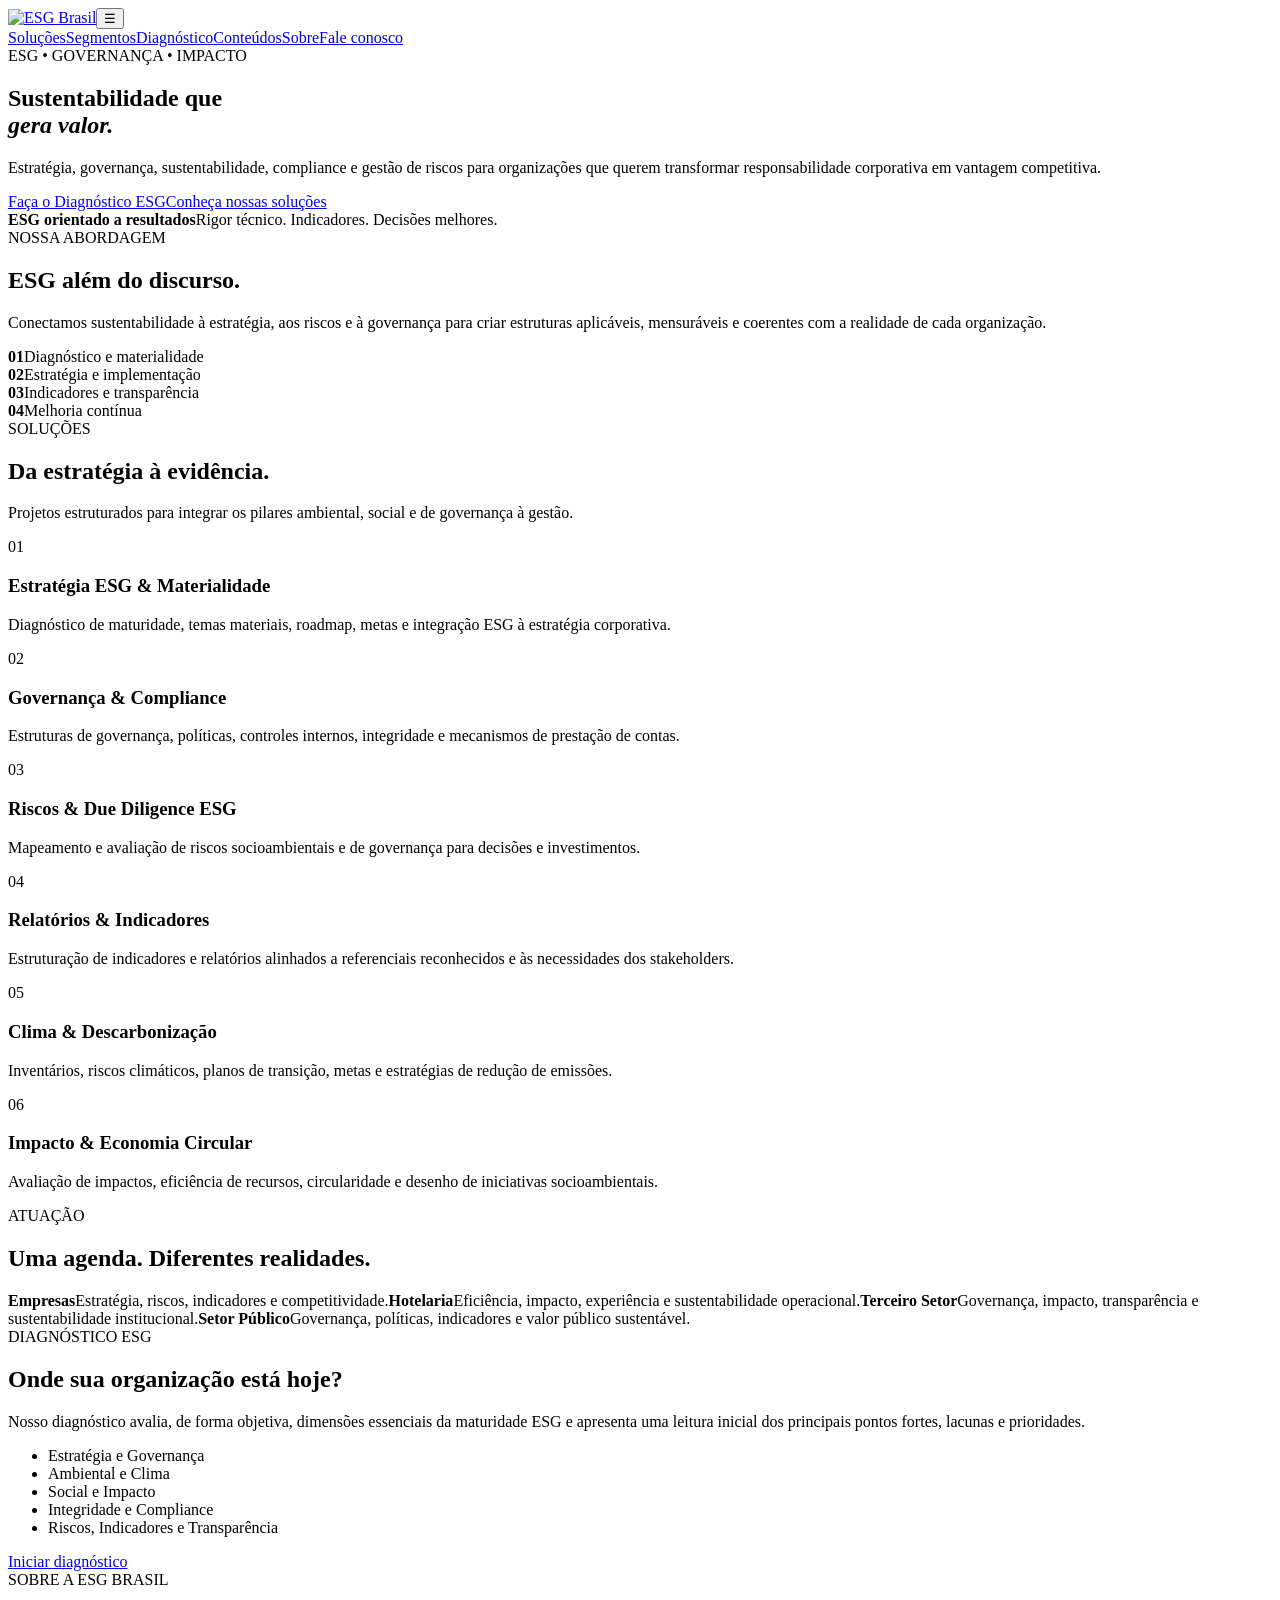
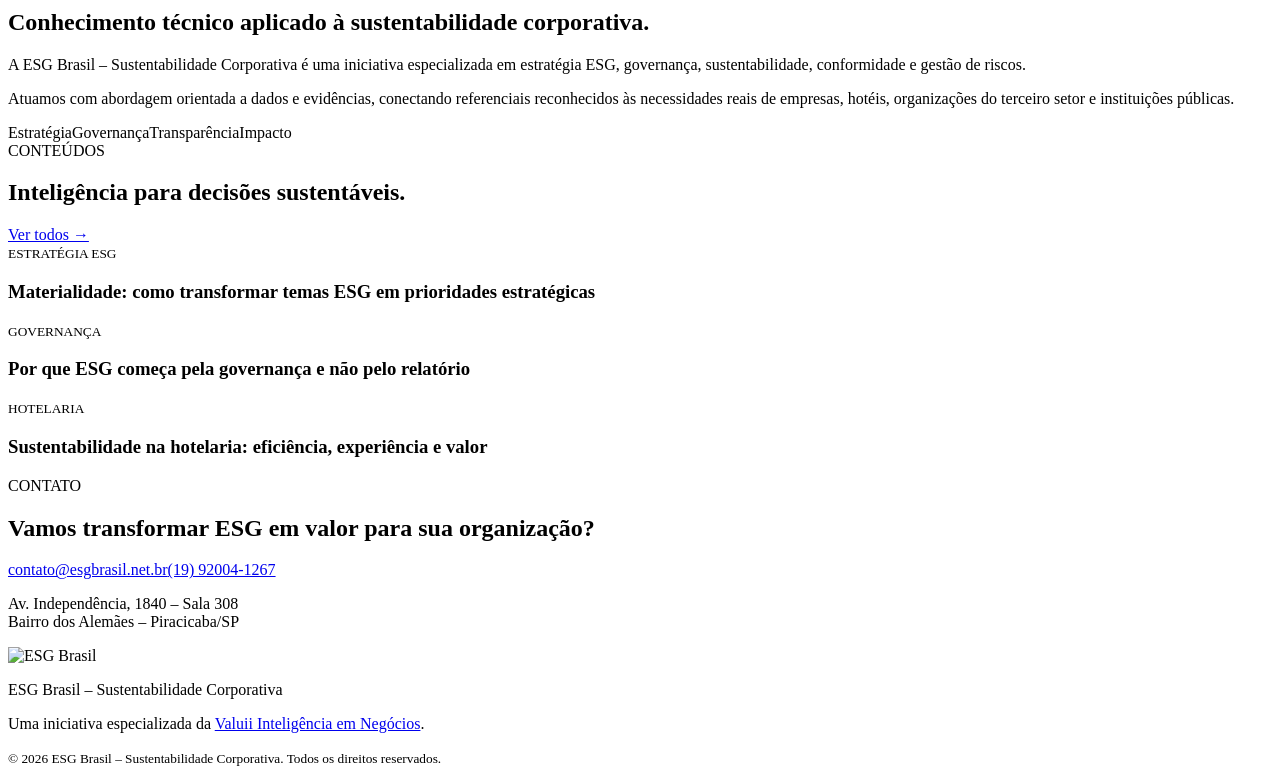
==== index.html @ 44eb08e9 "Publica site institucional ESG Brasil" ====
<!doctype html><html lang="pt-BR"><head><meta charset="utf-8"><meta name="viewport" content="width=device-width,initial-scale=1"><title>ESG Brasil | Sustentabilidade Corporativa</title><meta name="description" content="Estratégia ESG, governança, sustentabilidade, compliance e gestão de riscos para organizações que transformam responsabilidade em valor."><link rel="icon" href="assets/favicon.png"><link rel="preconnect" href="https://fonts.googleapis.com"><link rel="preconnect" href="https://fonts.gstatic.com" crossorigin><link href="https://fonts.googleapis.com/css2?family=Manrope:wght@400;500;600;700;800&display=swap" rel="stylesheet"><link rel="stylesheet" href="styles.css"></head><body><header class="header"><a class="brand" href="#inicio"><img src="assets/logo-horizontal.png" alt="ESG Brasil"></a><button class="menu" aria-label="Abrir menu">☰</button><nav><a href="#solucoes">Soluções</a><a href="#segmentos">Segmentos</a><a href="diagnostico.html">Diagnóstico</a><a href="blog.html">Conteúdos</a><a href="#sobre">Sobre</a><a class="nav-cta" href="#contato">Fale conosco</a></nav></header><main><section class="hero" id="inicio"><div class="overlay"></div><div class="hero-content"><span class="eyebrow">ESG • GOVERNANÇA • IMPACTO</span><h1>Sustentabilidade que<br><em>gera valor.</em></h1><p>Estratégia, governança, sustentabilidade, compliance e gestão de riscos para organizações que querem transformar responsabilidade corporativa em vantagem competitiva.</p><div class="actions"><a class="btn primary" href="diagnostico.html">Faça o Diagnóstico ESG</a><a class="btn ghost" href="#solucoes">Conheça nossas soluções</a></div></div><div class="hero-note"><b>ESG orientado a resultados</b><span>Rigor técnico. Indicadores. Decisões melhores.</span></div></section><section class="intro"><span class="eyebrow dark">NOSSA ABORDAGEM</span><h2>ESG além do discurso.</h2><p class="lead">Conectamos sustentabilidade à estratégia, aos riscos e à governança para criar estruturas aplicáveis, mensuráveis e coerentes com a realidade de cada organização.</p><div class="metrics"><div><strong>01</strong><span>Diagnóstico e materialidade</span></div><div><strong>02</strong><span>Estratégia e implementação</span></div><div><strong>03</strong><span>Indicadores e transparência</span></div><div><strong>04</strong><span>Melhoria contínua</span></div></div></section><section class="solutions" id="solucoes"><div class="section-head"><div><span class="eyebrow">SOLUÇÕES</span><h2>Da estratégia à evidência.</h2></div><p>Projetos estruturados para integrar os pilares ambiental, social e de governança à gestão.</p></div><div class="cards"><article><span>01</span><h3>Estratégia ESG & Materialidade</h3><p>Diagnóstico de maturidade, temas materiais, roadmap, metas e integração ESG à estratégia corporativa.</p></article><article><span>02</span><h3>Governança & Compliance</h3><p>Estruturas de governança, políticas, controles internos, integridade e mecanismos de prestação de contas.</p></article><article><span>03</span><h3>Riscos & Due Diligence ESG</h3><p>Mapeamento e avaliação de riscos socioambientais e de governança para decisões e investimentos.</p></article><article><span>04</span><h3>Relatórios & Indicadores</h3><p>Estruturação de indicadores e relatórios alinhados a referenciais reconhecidos e às necessidades dos stakeholders.</p></article><article><span>05</span><h3>Clima & Descarbonização</h3><p>Inventários, riscos climáticos, planos de transição, metas e estratégias de redução de emissões.</p></article><article><span>06</span><h3>Impacto & Economia Circular</h3><p>Avaliação de impactos, eficiência de recursos, circularidade e desenho de iniciativas socioambientais.</p></article></div></section><section class="segments" id="segmentos"><div class="section-head"><div><span class="eyebrow dark">ATUAÇÃO</span><h2>Uma agenda. Diferentes realidades.</h2></div></div><div class="segment-grid"><a><b>Empresas</b><span>Estratégia, riscos, indicadores e competitividade.</span></a><a><b>Hotelaria</b><span>Eficiência, impacto, experiência e sustentabilidade operacional.</span></a><a><b>Terceiro Setor</b><span>Governança, impacto, transparência e sustentabilidade institucional.</span></a><a><b>Setor Público</b><span>Governança, políticas, indicadores e valor público sustentável.</span></a></div></section><section class="feature"><div class="feature-image"></div><div class="feature-copy"><span class="eyebrow">DIAGNÓSTICO ESG</span><h2>Onde sua organização está hoje?</h2><p>Nosso diagnóstico avalia, de forma objetiva, dimensões essenciais da maturidade ESG e apresenta uma leitura inicial dos principais pontos fortes, lacunas e prioridades.</p><ul><li>Estratégia e Governança</li><li>Ambiental e Clima</li><li>Social e Impacto</li><li>Integridade e Compliance</li><li>Riscos, Indicadores e Transparência</li></ul><a class="btn primary" href="diagnostico.html">Iniciar diagnóstico</a></div></section><section class="about" id="sobre"><div><span class="eyebrow dark">SOBRE A ESG BRASIL</span><h2>Conhecimento técnico aplicado à sustentabilidade corporativa.</h2></div><div><p>A ESG Brasil – Sustentabilidade Corporativa é uma iniciativa especializada em estratégia ESG, governança, sustentabilidade, conformidade e gestão de riscos.</p><p>Atuamos com abordagem orientada a dados e evidências, conectando referenciais reconhecidos às necessidades reais de empresas, hotéis, organizações do terceiro setor e instituições públicas.</p><div class="pillars"><span>Estratégia</span><span>Governança</span><span>Transparência</span><span>Impacto</span></div></div></section><section class="insights"><div class="section-head"><div><span class="eyebrow dark">CONTEÚDOS</span><h2>Inteligência para decisões sustentáveis.</h2></div><a href="blog.html">Ver todos →</a></div><div class="post-grid"><article><div class="post-img p1"></div><small>ESTRATÉGIA ESG</small><h3>Materialidade: como transformar temas ESG em prioridades estratégicas</h3></article><article><div class="post-img p2"></div><small>GOVERNANÇA</small><h3>Por que ESG começa pela governança e não pelo relatório</h3></article><article><div class="post-img p3"></div><small>HOTELARIA</small><h3>Sustentabilidade na hotelaria: eficiência, experiência e valor</h3></article></div></section><section class="contact" id="contato"><div><span class="eyebrow">CONTATO</span><h2>Vamos transformar ESG em valor para sua organização?</h2></div><div class="contact-data"><a href="mailto:contato@esgbrasil.net.br">contato@esgbrasil.net.br</a><a href="https://wa.me/5519920041267">(19) 92004-1267</a><p>Av. Independência, 1840 – Sala 308<br>Bairro dos Alemães – Piracicaba/SP</p></div></section></main><footer><img src="assets/logo-horizontal.png" alt="ESG Brasil"><p>ESG Brasil – Sustentabilidade Corporativa</p><p>Uma iniciativa especializada da <a href="https://www.valuii.com.br">Valuii Inteligência em Negócios</a>.</p><small>© 2026 ESG Brasil – Sustentabilidade Corporativa. Todos os direitos reservados.</small></footer><script src="script.js"></script></body></html>
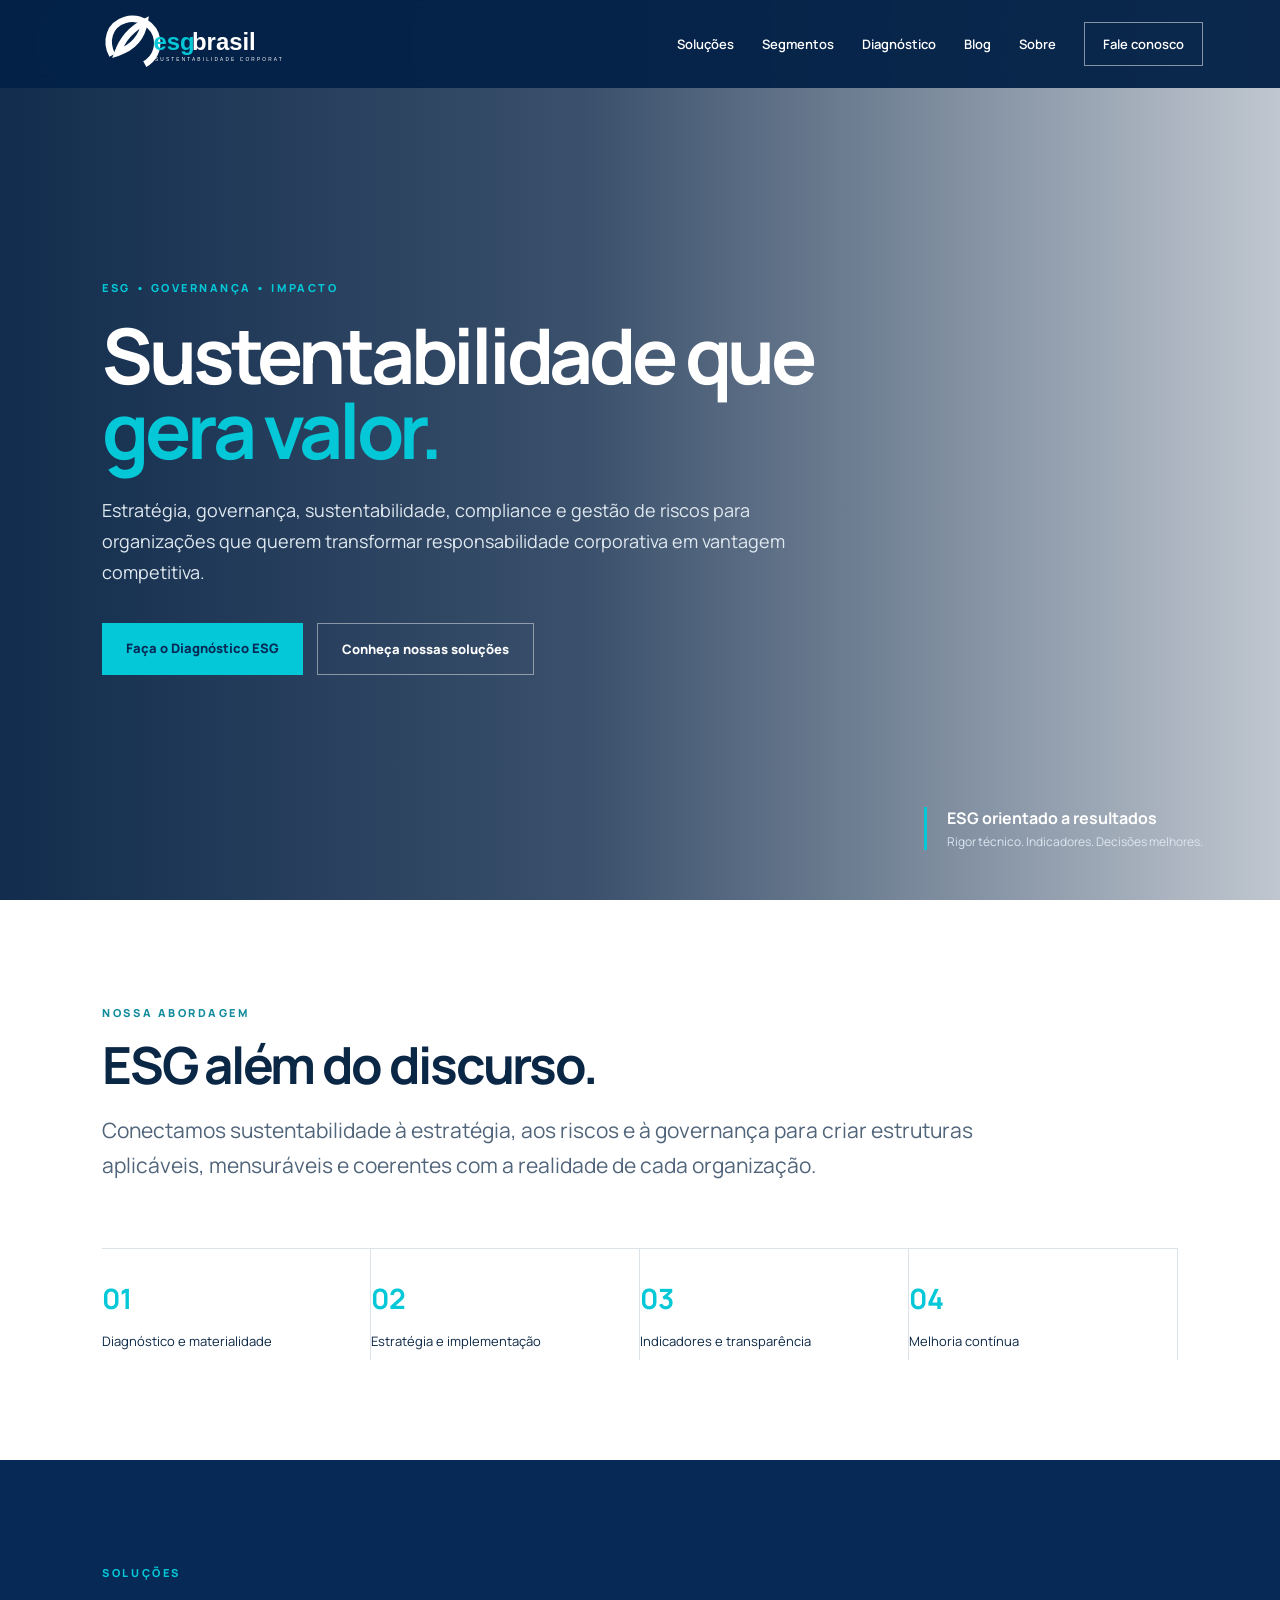
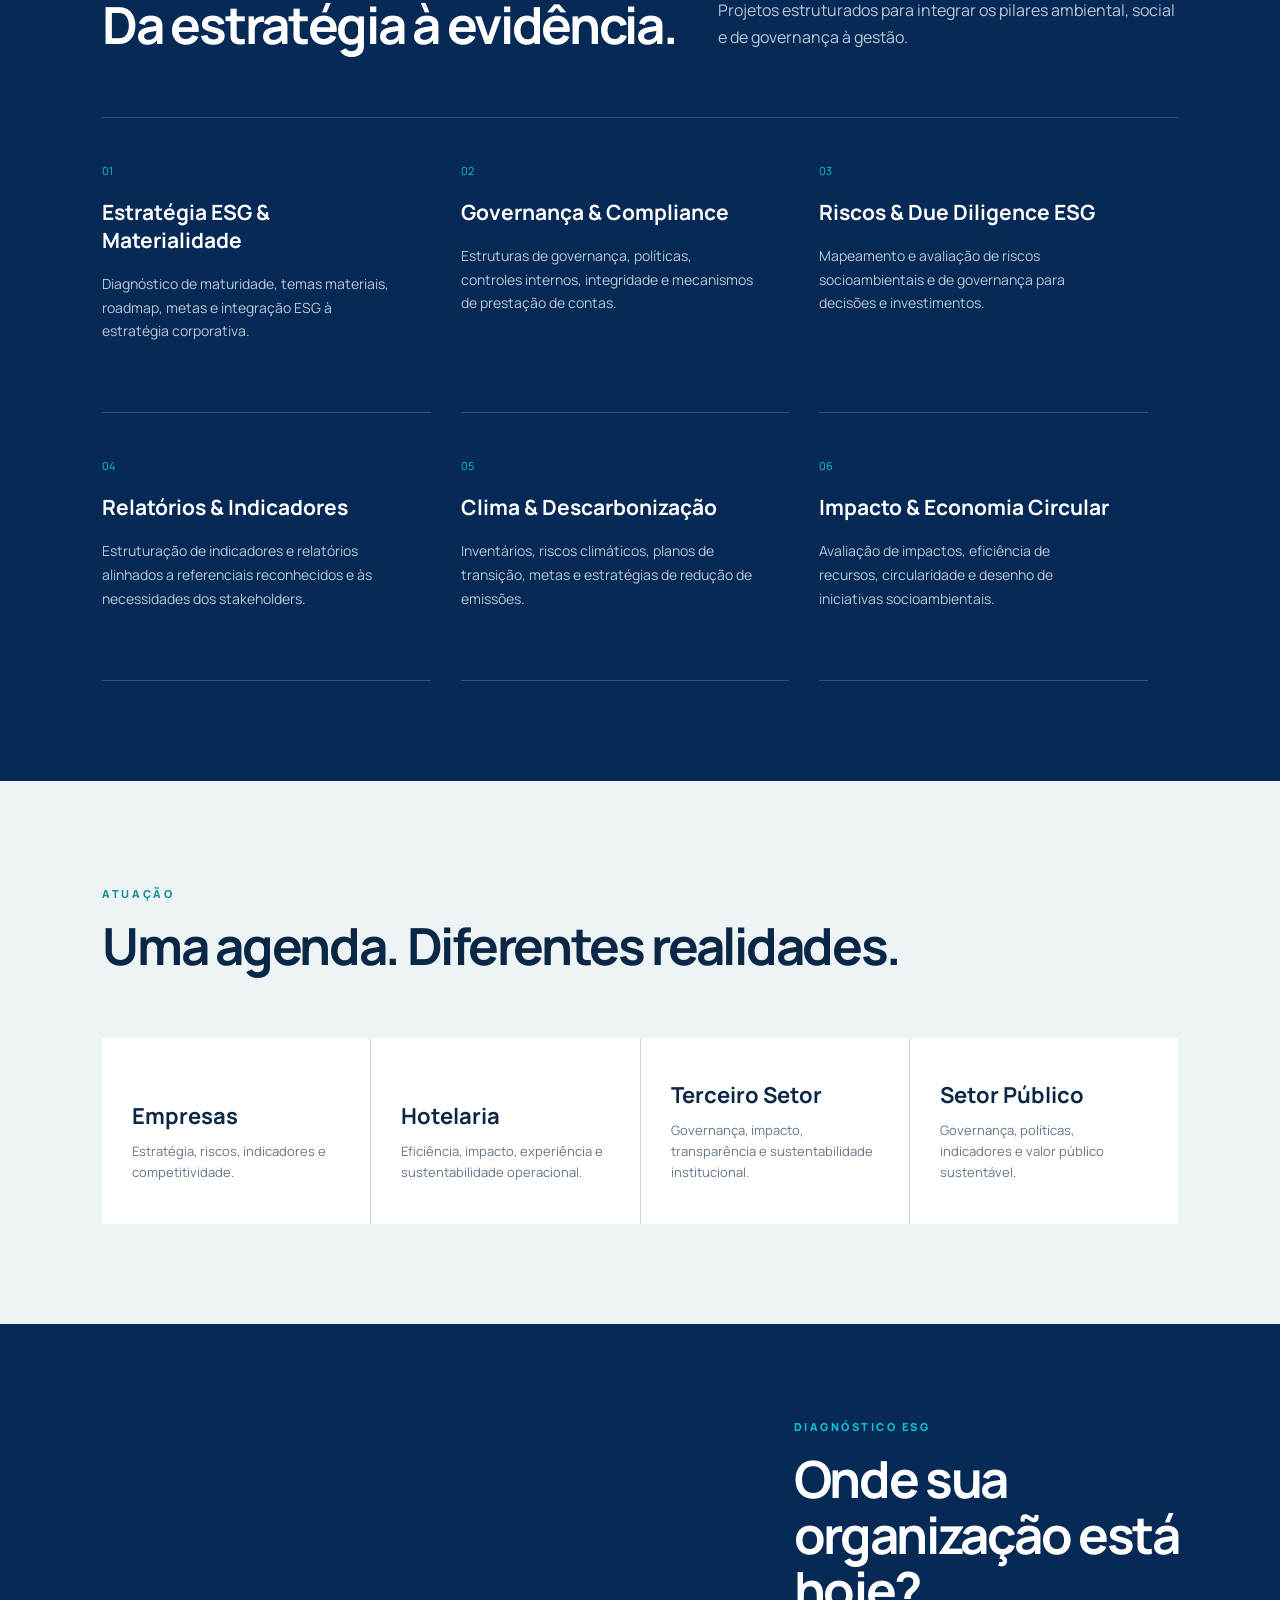
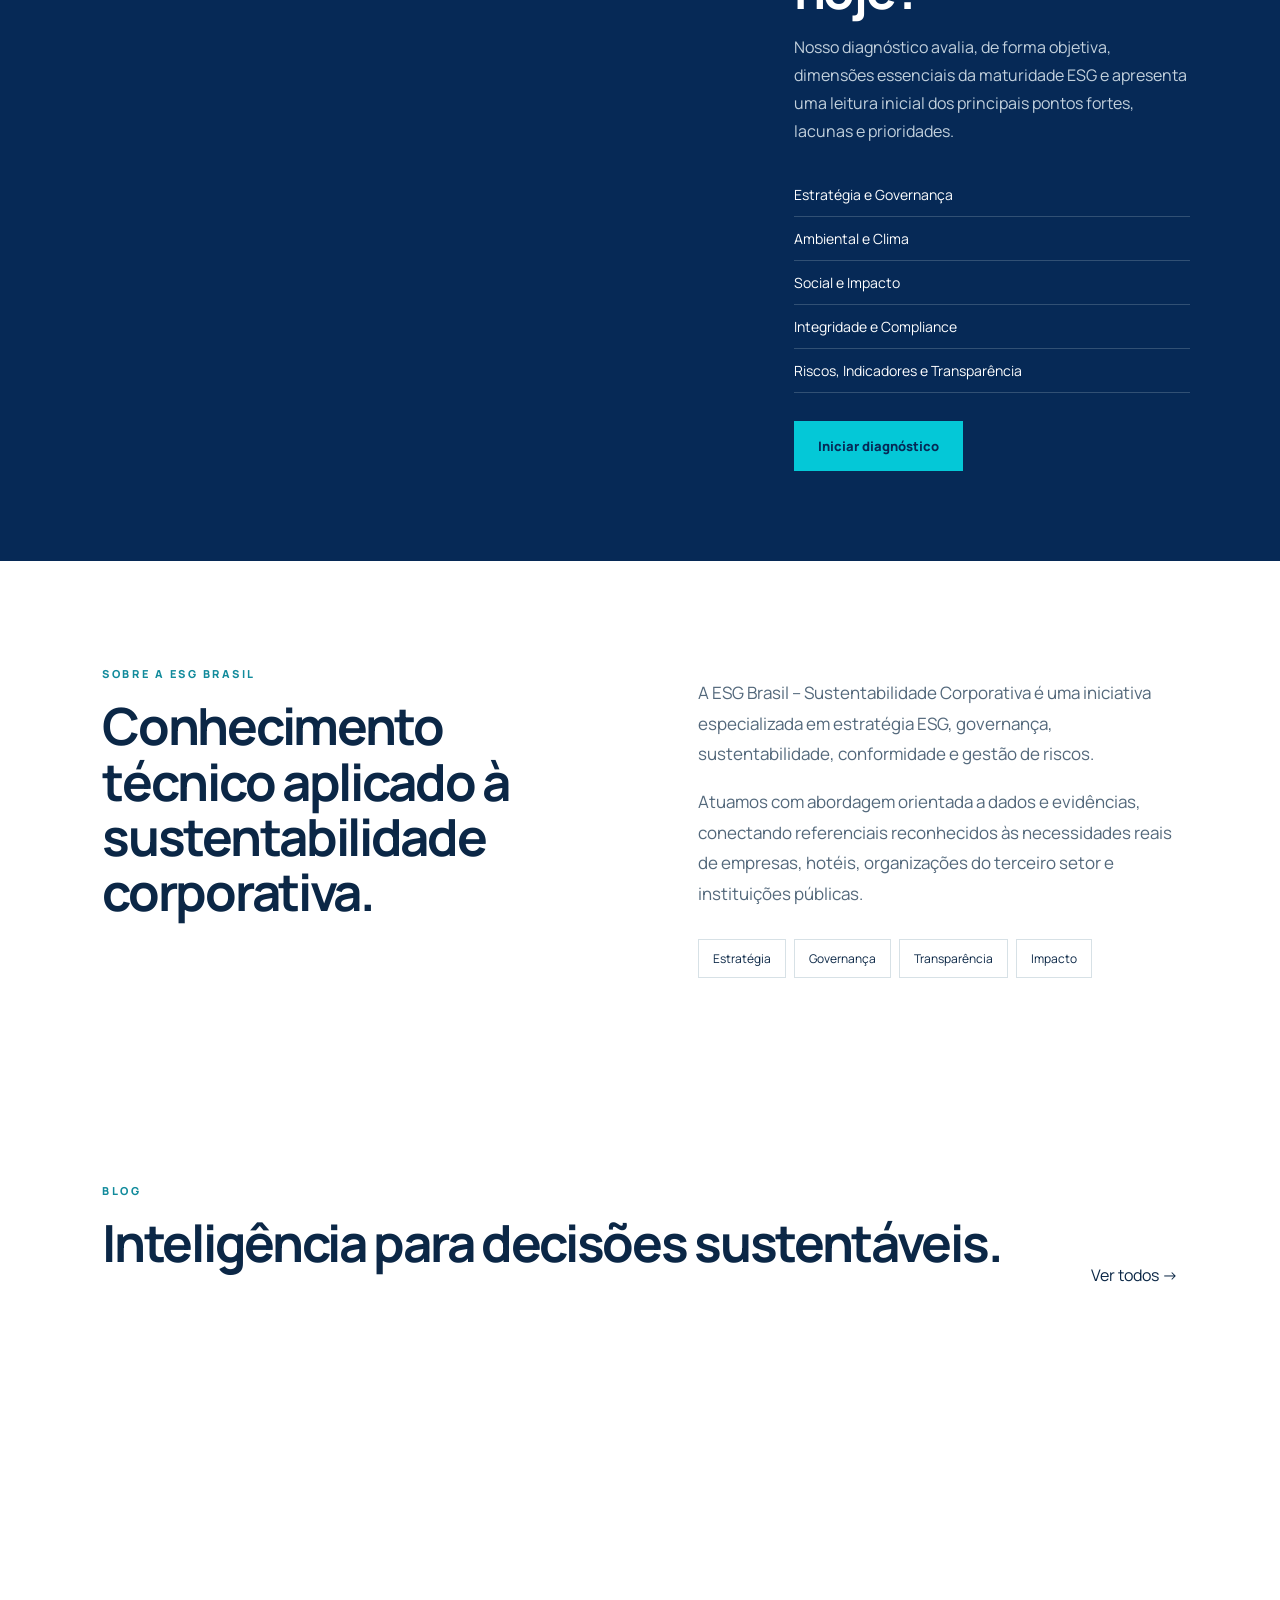
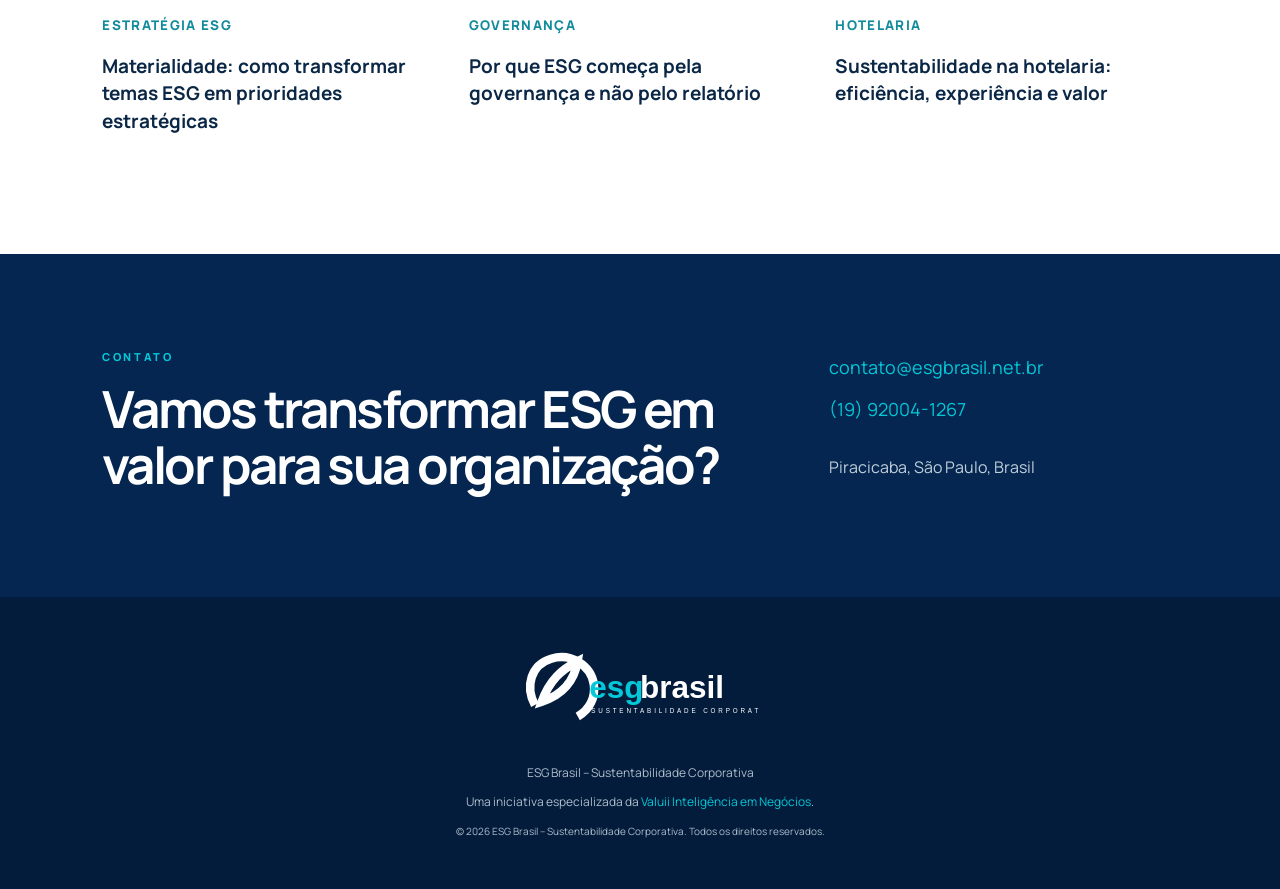
==== commit 5bd9ee9c: "Corrige logos, localização e links do blog" ====
--- a/index.html
+++ b/index.html
@@ -1 +1 @@
-<!doctype html><html lang="pt-BR"><head><meta charset="utf-8"><meta name="viewport" content="width=device-width,initial-scale=1"><title>ESG Brasil | Sustentabilidade Corporativa</title><meta name="description" content="Estratégia ESG, governança, sustentabilidade, compliance e gestão de riscos para organizações que transformam responsabilidade em valor."><link rel="icon" href="assets/favicon.png"><link rel="preconnect" href="https://fonts.googleapis.com"><link rel="preconnect" href="https://fonts.gstatic.com" crossorigin><link href="https://fonts.googleapis.com/css2?family=Manrope:wght@400;500;600;700;800&display=swap" rel="stylesheet"><link rel="stylesheet" href="styles.css"></head><body><header class="header"><a class="brand" href="#inicio"><img src="assets/logo-horizontal.png" alt="ESG Brasil"></a><button class="menu" aria-label="Abrir menu">☰</button><nav><a href="#solucoes">Soluções</a><a href="#segmentos">Segmentos</a><a href="diagnostico.html">Diagnóstico</a><a href="blog.html">Conteúdos</a><a href="#sobre">Sobre</a><a class="nav-cta" href="#contato">Fale conosco</a></nav></header><main><section class="hero" id="inicio"><div class="overlay"></div><div class="hero-content"><span class="eyebrow">ESG • GOVERNANÇA • IMPACTO</span><h1>Sustentabilidade que<br><em>gera valor.</em></h1><p>Estratégia, governança, sustentabilidade, compliance e gestão de riscos para organizações que querem transformar responsabilidade corporativa em vantagem competitiva.</p><div class="actions"><a class="btn primary" href="diagnostico.html">Faça o Diagnóstico ESG</a><a class="btn ghost" href="#solucoes">Conheça nossas soluções</a></div></div><div class="hero-note"><b>ESG orientado a resultados</b><span>Rigor técnico. Indicadores. Decisões melhores.</span></div></section><section class="intro"><span class="eyebrow dark">NOSSA ABORDAGEM</span><h2>ESG além do discurso.</h2><p class="lead">Conectamos sustentabilidade à estratégia, aos riscos e à governança para criar estruturas aplicáveis, mensuráveis e coerentes com a realidade de cada organização.</p><div class="metrics"><div><strong>01</strong><span>Diagnóstico e materialidade</span></div><div><strong>02</strong><span>Estratégia e implementação</span></div><div><strong>03</strong><span>Indicadores e transparência</span></div><div><strong>04</strong><span>Melhoria contínua</span></div></div></section><section class="solutions" id="solucoes"><div class="section-head"><div><span class="eyebrow">SOLUÇÕES</span><h2>Da estratégia à evidência.</h2></div><p>Projetos estruturados para integrar os pilares ambiental, social e de governança à gestão.</p></div><div class="cards"><article><span>01</span><h3>Estratégia ESG & Materialidade</h3><p>Diagnóstico de maturidade, temas materiais, roadmap, metas e integração ESG à estratégia corporativa.</p></article><article><span>02</span><h3>Governança & Compliance</h3><p>Estruturas de governança, políticas, controles internos, integridade e mecanismos de prestação de contas.</p></article><article><span>03</span><h3>Riscos & Due Diligence ESG</h3><p>Mapeamento e avaliação de riscos socioambientais e de governança para decisões e investimentos.</p></article><article><span>04</span><h3>Relatórios & Indicadores</h3><p>Estruturação de indicadores e relatórios alinhados a referenciais reconhecidos e às necessidades dos stakeholders.</p></article><article><span>05</span><h3>Clima & Descarbonização</h3><p>Inventários, riscos climáticos, planos de transição, metas e estratégias de redução de emissões.</p></article><article><span>06</span><h3>Impacto & Economia Circular</h3><p>Avaliação de impactos, eficiência de recursos, circularidade e desenho de iniciativas socioambientais.</p></article></div></section><section class="segments" id="segmentos"><div class="section-head"><div><span class="eyebrow dark">ATUAÇÃO</span><h2>Uma agenda. Diferentes realidades.</h2></div></div><div class="segment-grid"><a><b>Empresas</b><span>Estratégia, riscos, indicadores e competitividade.</span></a><a><b>Hotelaria</b><span>Eficiência, impacto, experiência e sustentabilidade operacional.</span></a><a><b>Terceiro Setor</b><span>Governança, impacto, transparência e sustentabilidade institucional.</span></a><a><b>Setor Público</b><span>Governança, políticas, indicadores e valor público sustentável.</span></a></div></section><section class="feature"><div class="feature-image"></div><div class="feature-copy"><span class="eyebrow">DIAGNÓSTICO ESG</span><h2>Onde sua organização está hoje?</h2><p>Nosso diagnóstico avalia, de forma objetiva, dimensões essenciais da maturidade ESG e apresenta uma leitura inicial dos principais pontos fortes, lacunas e prioridades.</p><ul><li>Estratégia e Governança</li><li>Ambiental e Clima</li><li>Social e Impacto</li><li>Integridade e Compliance</li><li>Riscos, Indicadores e Transparência</li></ul><a class="btn primary" href="diagnostico.html">Iniciar diagnóstico</a></div></section><section class="about" id="sobre"><div><span class="eyebrow dark">SOBRE A ESG BRASIL</span><h2>Conhecimento técnico aplicado à sustentabilidade corporativa.</h2></div><div><p>A ESG Brasil – Sustentabilidade Corporativa é uma iniciativa especializada em estratégia ESG, governança, sustentabilidade, conformidade e gestão de riscos.</p><p>Atuamos com abordagem orientada a dados e evidências, conectando referenciais reconhecidos às necessidades reais de empresas, hotéis, organizações do terceiro setor e instituições públicas.</p><div class="pillars"><span>Estratégia</span><span>Governança</span><span>Transparência</span><span>Impacto</span></div></div></section><section class="insights"><div class="section-head"><div><span class="eyebrow dark">CONTEÚDOS</span><h2>Inteligência para decisões sustentáveis.</h2></div><a href="blog.html">Ver todos →</a></div><div class="post-grid"><article><div class="post-img p1"></div><small>ESTRATÉGIA ESG</small><h3>Materialidade: como transformar temas ESG em prioridades estratégicas</h3></article><article><div class="post-img p2"></div><small>GOVERNANÇA</small><h3>Por que ESG começa pela governança e não pelo relatório</h3></article><article><div class="post-img p3"></div><small>HOTELARIA</small><h3>Sustentabilidade na hotelaria: eficiência, experiência e valor</h3></article></div></section><section class="contact" id="contato"><div><span class="eyebrow">CONTATO</span><h2>Vamos transformar ESG em valor para sua organização?</h2></div><div class="contact-data"><a href="mailto:contato@esgbrasil.net.br">contato@esgbrasil.net.br</a><a href="https://wa.me/5519920041267">(19) 92004-1267</a><p>Av. Independência, 1840 – Sala 308<br>Bairro dos Alemães – Piracicaba/SP</p></div></section></main><footer><img src="assets/logo-horizontal.png" alt="ESG Brasil"><p>ESG Brasil – Sustentabilidade Corporativa</p><p>Uma iniciativa especializada da <a href="https://www.valuii.com.br">Valuii Inteligência em Negócios</a>.</p><small>© 2026 ESG Brasil – Sustentabilidade Corporativa. Todos os direitos reservados.</small></footer><script src="script.js"></script></body></html>+<!doctype html><html lang="pt-BR"><head><meta charset="utf-8"><meta name="viewport" content="width=device-width,initial-scale=1"><title>ESG Brasil | Sustentabilidade Corporativa</title><meta name="description" content="Estratégia ESG, governança, sustentabilidade, compliance e gestão de riscos para organizações que transformam responsabilidade em valor."><link rel="icon" href="assets/favicon.svg"><link rel="preconnect" href="https://fonts.googleapis.com"><link rel="preconnect" href="https://fonts.gstatic.com" crossorigin><link href="https://fonts.googleapis.com/css2?family=Manrope:wght@400;500;600;700;800&display=swap" rel="stylesheet"><link rel="stylesheet" href="styles.css"></head><body><header class="header"><a class="brand" href="#inicio"><img src="assets/logo-horizontal.svg" alt="ESG Brasil"></a><button class="menu" aria-label="Abrir menu">☰</button><nav><a href="#solucoes">Soluções</a><a href="#segmentos">Segmentos</a><a href="diagnostico.html">Diagnóstico</a><a href="blog.html">Blog</a><a href="#sobre">Sobre</a><a class="nav-cta" href="#contato">Fale conosco</a></nav></header><main><section class="hero" id="inicio"><div class="overlay"></div><div class="hero-content"><span class="eyebrow">ESG • GOVERNANÇA • IMPACTO</span><h1>Sustentabilidade que<br><em>gera valor.</em></h1><p>Estratégia, governança, sustentabilidade, compliance e gestão de riscos para organizações que querem transformar responsabilidade corporativa em vantagem competitiva.</p><div class="actions"><a class="btn primary" href="diagnostico.html">Faça o Diagnóstico ESG</a><a class="btn ghost" href="#solucoes">Conheça nossas soluções</a></div></div><div class="hero-note"><b>ESG orientado a resultados</b><span>Rigor técnico. Indicadores. Decisões melhores.</span></div></section><section class="intro"><span class="eyebrow dark">NOSSA ABORDAGEM</span><h2>ESG além do discurso.</h2><p class="lead">Conectamos sustentabilidade à estratégia, aos riscos e à governança para criar estruturas aplicáveis, mensuráveis e coerentes com a realidade de cada organização.</p><div class="metrics"><div><strong>01</strong><span>Diagnóstico e materialidade</span></div><div><strong>02</strong><span>Estratégia e implementação</span></div><div><strong>03</strong><span>Indicadores e transparência</span></div><div><strong>04</strong><span>Melhoria contínua</span></div></div></section><section class="solutions" id="solucoes"><div class="section-head"><div><span class="eyebrow">SOLUÇÕES</span><h2>Da estratégia à evidência.</h2></div><p>Projetos estruturados para integrar os pilares ambiental, social e de governança à gestão.</p></div><div class="cards"><article><span>01</span><h3>Estratégia ESG & Materialidade</h3><p>Diagnóstico de maturidade, temas materiais, roadmap, metas e integração ESG à estratégia corporativa.</p></article><article><span>02</span><h3>Governança & Compliance</h3><p>Estruturas de governança, políticas, controles internos, integridade e mecanismos de prestação de contas.</p></article><article><span>03</span><h3>Riscos & Due Diligence ESG</h3><p>Mapeamento e avaliação de riscos socioambientais e de governança para decisões e investimentos.</p></article><article><span>04</span><h3>Relatórios & Indicadores</h3><p>Estruturação de indicadores e relatórios alinhados a referenciais reconhecidos e às necessidades dos stakeholders.</p></article><article><span>05</span><h3>Clima & Descarbonização</h3><p>Inventários, riscos climáticos, planos de transição, metas e estratégias de redução de emissões.</p></article><article><span>06</span><h3>Impacto & Economia Circular</h3><p>Avaliação de impactos, eficiência de recursos, circularidade e desenho de iniciativas socioambientais.</p></article></div></section><section class="segments" id="segmentos"><div class="section-head"><div><span class="eyebrow dark">ATUAÇÃO</span><h2>Uma agenda. Diferentes realidades.</h2></div></div><div class="segment-grid"><a><b>Empresas</b><span>Estratégia, riscos, indicadores e competitividade.</span></a><a><b>Hotelaria</b><span>Eficiência, impacto, experiência e sustentabilidade operacional.</span></a><a><b>Terceiro Setor</b><span>Governança, impacto, transparência e sustentabilidade institucional.</span></a><a><b>Setor Público</b><span>Governança, políticas, indicadores e valor público sustentável.</span></a></div></section><section class="feature"><div class="feature-image"></div><div class="feature-copy"><span class="eyebrow">DIAGNÓSTICO ESG</span><h2>Onde sua organização está hoje?</h2><p>Nosso diagnóstico avalia, de forma objetiva, dimensões essenciais da maturidade ESG e apresenta uma leitura inicial dos principais pontos fortes, lacunas e prioridades.</p><ul><li>Estratégia e Governança</li><li>Ambiental e Clima</li><li>Social e Impacto</li><li>Integridade e Compliance</li><li>Riscos, Indicadores e Transparência</li></ul><a class="btn primary" href="diagnostico.html">Iniciar diagnóstico</a></div></section><section class="about" id="sobre"><div><span class="eyebrow dark">SOBRE A ESG BRASIL</span><h2>Conhecimento técnico aplicado à sustentabilidade corporativa.</h2></div><div><p>A ESG Brasil – Sustentabilidade Corporativa é uma iniciativa especializada em estratégia ESG, governança, sustentabilidade, conformidade e gestão de riscos.</p><p>Atuamos com abordagem orientada a dados e evidências, conectando referenciais reconhecidos às necessidades reais de empresas, hotéis, organizações do terceiro setor e instituições públicas.</p><div class="pillars"><span>Estratégia</span><span>Governança</span><span>Transparência</span><span>Impacto</span></div></div></section><section class="insights"><div class="section-head"><div><span class="eyebrow dark">BLOG</span><h2>Inteligência para decisões sustentáveis.</h2></div><a href="blog.html">Ver todos →</a></div><div class="post-grid"><a href="artigo-materialidade.html"><article><div class="post-img p1"></div><small>ESTRATÉGIA ESG</small><h3>Materialidade: como transformar temas ESG em prioridades estratégicas</h3></article></a><a href="artigo-governanca.html"><article><div class="post-img p2"></div><small>GOVERNANÇA</small><h3>Por que ESG começa pela governança e não pelo relatório</h3></article></a><a href="artigo-hotelaria.html"><article><div class="post-img p3"></div><small>HOTELARIA</small><h3>Sustentabilidade na hotelaria: eficiência, experiência e valor</h3></article></a></div></section><section class="contact" id="contato"><div><span class="eyebrow">CONTATO</span><h2>Vamos transformar ESG em valor para sua organização?</h2></div><div class="contact-data"><a href="mailto:contato@esgbrasil.net.br">contato@esgbrasil.net.br</a><a href="https://wa.me/5519920041267">(19) 92004-1267</a><p>Piracicaba, São Paulo, Brasil</p></div></section></main><footer><img src="assets/logo-horizontal.svg" alt="ESG Brasil"><p>ESG Brasil – Sustentabilidade Corporativa</p><p>Uma iniciativa especializada da <a href="https://www.valuii.com.br">Valuii Inteligência em Negócios</a>.</p><small>© 2026 ESG Brasil – Sustentabilidade Corporativa. Todos os direitos reservados.</small></footer><script src="script.js"></script></body></html>
--- a/styles.css
+++ b/styles.css
@@ -0,0 +1 @@
+:root{--navy:#062956;--cyan:#04c8d7;--ink:#0b2746;--light:#f4f7f8;--white:#fff;--muted:#657588}*{box-sizing:border-box}html{scroll-behavior:smooth}body{margin:0;font-family:Manrope,Arial,sans-serif;color:var(--ink);background:#fff}a{text-decoration:none;color:inherit}.header{height:88px;display:flex;align-items:center;justify-content:space-between;padding:0 6vw;background:rgba(4,34,71,.96);position:fixed;top:0;width:100%;z-index:20;backdrop-filter:blur(12px)}.brand img{width:230px;max-height:62px;object-fit:contain}.header nav{display:flex;gap:28px;align-items:center;color:#fff;font-size:13px;font-weight:600}.nav-cta{border:1px solid rgba(255,255,255,.5);padding:12px 18px}.menu{display:none}.hero{min-height:760px;height:100vh;position:relative;background:url('https://images.unsplash.com/photo-1497435334941-8c899ee9e8e9?auto=format&fit=crop&w=2000&q=85') center/cover;display:flex;align-items:center;padding:120px 8vw 70px;color:white}.overlay{position:absolute;inset:0;background:linear-gradient(90deg,rgba(3,31,66,.94) 0%,rgba(3,31,66,.78) 46%,rgba(3,31,66,.25) 100%)}.hero-content{position:relative;max-width:820px}.eyebrow{font-size:11px;letter-spacing:.23em;font-weight:800;color:var(--cyan)}h1{font-size:clamp(50px,6vw,92px);line-height:.98;margin:20px 0 28px;letter-spacing:-.055em}h1 em{font-style:normal;color:var(--cyan)}.hero p{font-size:18px;line-height:1.7;max-width:700px;color:#dfe8ef}.actions{display:flex;gap:14px;margin-top:36px}.btn{display:inline-block;padding:16px 24px;font-size:13px;font-weight:800}.primary{background:var(--cyan);color:var(--navy)}.ghost{border:1px solid rgba(255,255,255,.45);color:white}.hero-note{position:absolute;right:6vw;bottom:50px;display:flex;flex-direction:column;padding-left:20px;border-left:3px solid var(--cyan)}.hero-note span{font-size:12px;color:#dce7ef;margin-top:4px}.intro,.about,.insights{padding:100px 8vw}.eyebrow.dark{color:#128b9c}.intro h2,.section-head h2,.feature h2,.about h2,.contact h2{font-size:clamp(36px,4vw,60px);line-height:1.08;letter-spacing:-.045em;margin:15px 0}.lead{font-size:21px;line-height:1.65;max-width:900px;color:#50647a}.metrics{display:grid;grid-template-columns:repeat(4,1fr);border-top:1px solid #dce3e8;margin-top:65px}.metrics div{padding:30px 20px 10px 0;border-right:1px solid #dce3e8;display:flex;flex-direction:column}.metrics strong{font-size:28px;color:var(--cyan)}.metrics span{font-size:13px;margin-top:15px}.solutions{padding:100px 8vw;background:var(--navy);color:white}.section-head{display:flex;justify-content:space-between;align-items:end;gap:40px;margin-bottom:50px}.section-head>p{max-width:460px;color:#b9c8d7;line-height:1.7}.cards{display:grid;grid-template-columns:repeat(3,1fr);border-top:1px solid #315074}.cards article{padding:40px 35px 55px 0;border-bottom:1px solid #315074;margin-right:30px}.cards span{color:var(--cyan);font-size:11px}.cards h3{font-size:21px;margin:18px 0}.cards p{color:#b9c8d7;line-height:1.7;font-size:14px}.segments{padding:100px 8vw;background:#eef3f5}.segment-grid{display:grid;grid-template-columns:repeat(4,1fr);gap:1px;background:#ccd8df}.segment-grid a{background:white;padding:42px 30px;min-height:180px;display:flex;flex-direction:column;justify-content:end}.segment-grid b{font-size:22px}.segment-grid span{font-size:13px;line-height:1.6;color:var(--muted);margin-top:10px}.feature{display:grid;grid-template-columns:1.1fr .9fr;background:var(--navy);color:white}.feature-image{min-height:650px;background:url('https://images.unsplash.com/photo-1556761175-b413da4baf72?auto=format&fit=crop&w=1400&q=85') center/cover}.feature-copy{padding:90px 7vw}.feature-copy p{color:#c2d0dc;line-height:1.75}.feature-copy ul{list-style:none;padding:0;margin:28px 0}.feature-copy li{padding:12px 0;border-bottom:1px solid #315074;font-size:14px}.about{display:grid;grid-template-columns:1fr 1fr;gap:9vw}.about p{font-size:17px;line-height:1.8;color:#53687b}.pillars{display:flex;flex-wrap:wrap;gap:8px;margin-top:30px}.pillars span{border:1px solid #d7e1e6;padding:10px 14px;font-size:12px}.post-grid{display:grid;grid-template-columns:repeat(3,1fr);gap:24px}.post-img{height:260px;background-size:cover;background-position:center}.p1{background-image:url('https://images.unsplash.com/photo-1473341304170-971dccb5ac1e?auto=format&fit=crop&w=900&q=80')}.p2{background-image:url('https://images.unsplash.com/photo-1521737711867-e3b97375f902?auto=format&fit=crop&w=900&q=80')}.p3{background-image:url('https://images.unsplash.com/photo-1566073771259-6a8506099945?auto=format&fit=crop&w=900&q=80')}.post-grid small{display:block;color:#128b9c;font-weight:800;letter-spacing:.1em;margin-top:20px}.post-grid h3{font-size:19px;line-height:1.45}.contact{background:#052650;color:white;padding:90px 8vw;display:grid;grid-template-columns:1.3fr .7fr;gap:80px}.contact-data{display:flex;flex-direction:column;gap:18px;justify-content:center}.contact-data a{font-size:18px;color:var(--cyan)}.contact-data p{color:#c1cfdb;line-height:1.6}footer{background:#031c3b;color:#aebdcc;text-align:center;padding:50px 8vw;font-size:12px}footer img{width:240px;margin-bottom:20px}footer a{color:var(--cyan)}.page-hero{padding:180px 8vw 80px;background:var(--navy);color:white}.page-hero h1{font-size:58px}.content-wrap{max-width:1000px;margin:auto;padding:80px 6vw}.diagnostic{background:#f2f6f7}.question{background:#fff;padding:28px;margin:14px 0;border:1px solid #e0e8eb}.question p{font-weight:700}.options{display:flex;gap:12px}.options label{border:1px solid #ccd8df;padding:10px 20px;cursor:pointer}.result{display:none;padding:35px;background:var(--navy);color:white;margin-top:30px}.blog-list{display:grid;grid-template-columns:repeat(2,1fr);gap:30px}.blog-card{border:1px solid #e0e7eb}.blog-card .post-img{height:300px}.blog-copy{padding:25px}.blog-copy small{color:#128b9c;font-weight:800}.blog-copy h2{font-size:23px}.blog-copy p{color:var(--muted);line-height:1.6}@media(max-width:900px){.header{height:72px}.brand img{width:180px}.header nav{display:none;position:absolute;top:72px;left:0;right:0;background:var(--navy);padding:25px;flex-direction:column}.header nav.open{display:flex}.menu{display:block;background:none;border:0;color:white;font-size:24px}.hero{padding:120px 6vw 60px;min-height:700px}.hero-note{display:none}.actions{flex-direction:column;align-items:flex-start}.metrics,.cards,.segment-grid,.post-grid,.blog-list{grid-template-columns:1fr}.feature,.about,.contact{grid-template-columns:1fr}.feature-image{min-height:360px}.section-head{align-items:start;flex-direction:column}.intro,.solutions,.segments,.about,.insights{padding:70px 6vw}.contact{padding:70px 6vw}.metrics div{border-right:0}.page-hero h1{font-size:44px}}
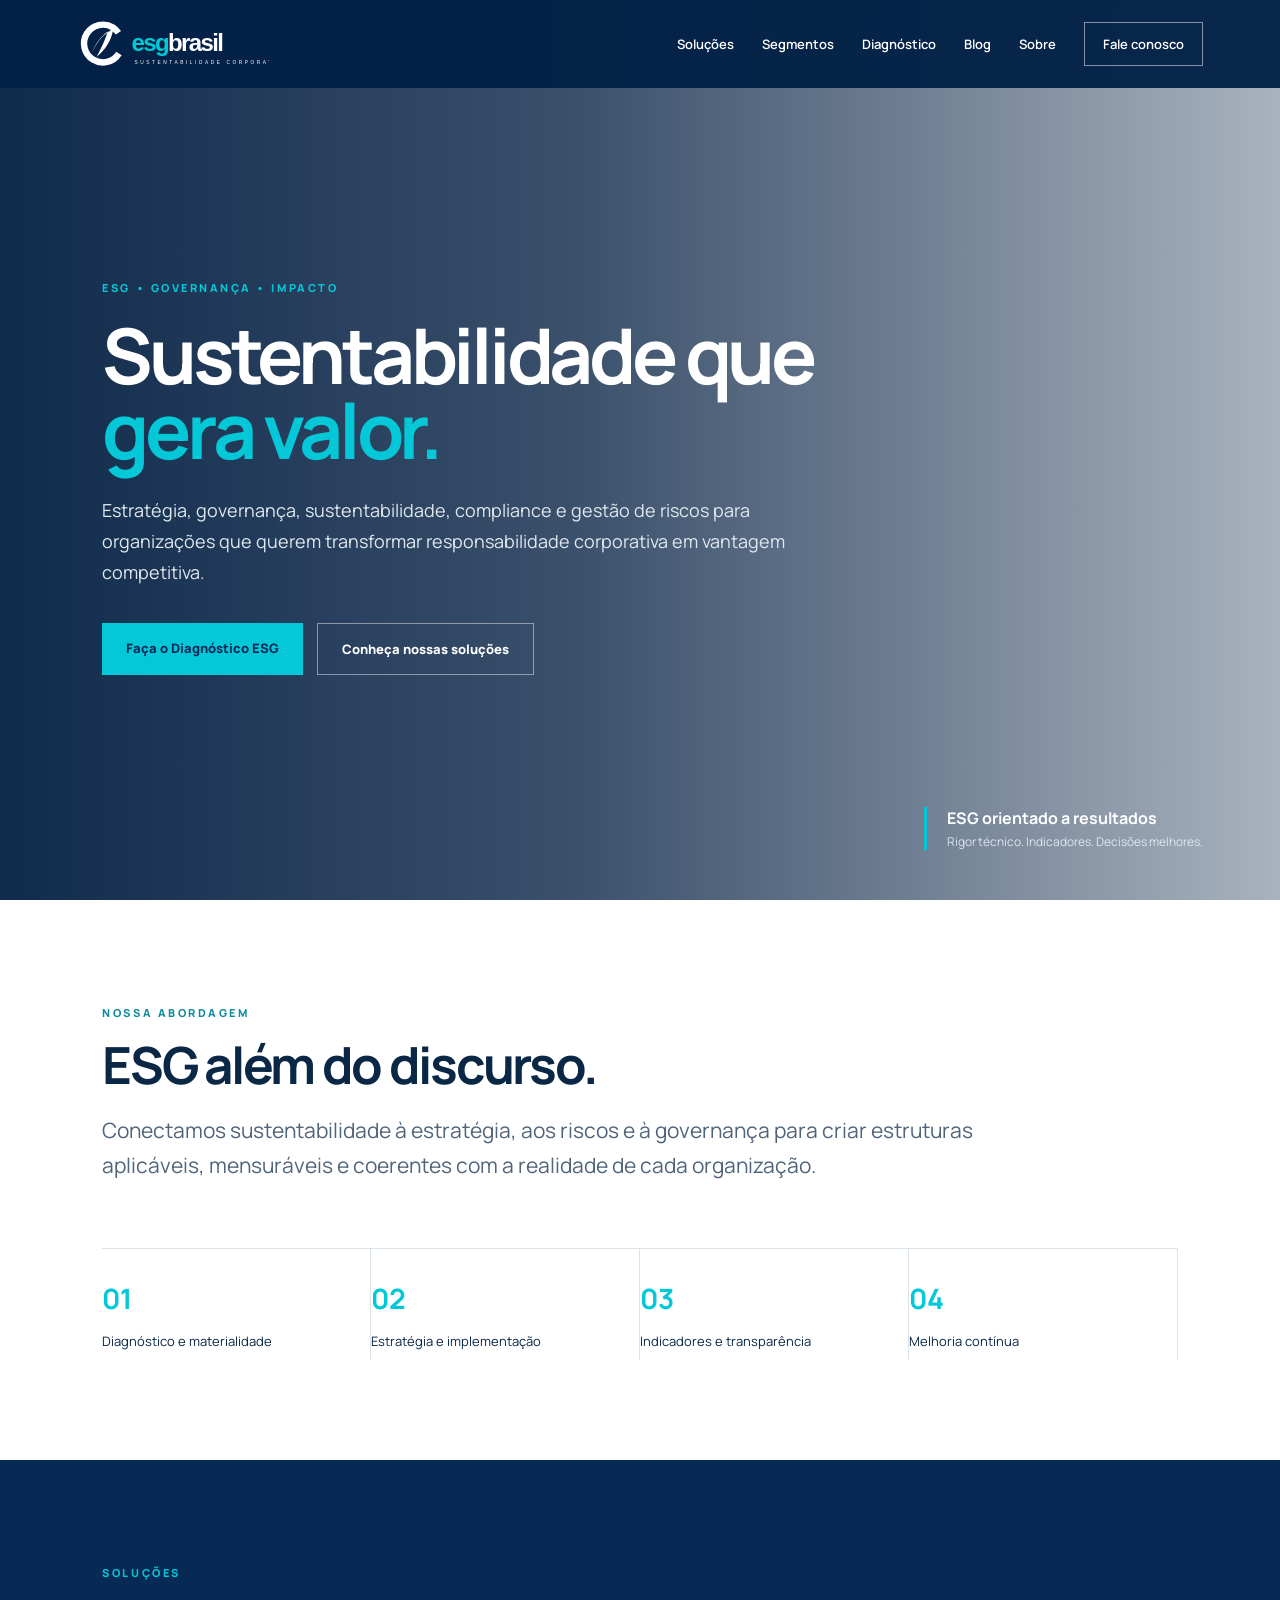
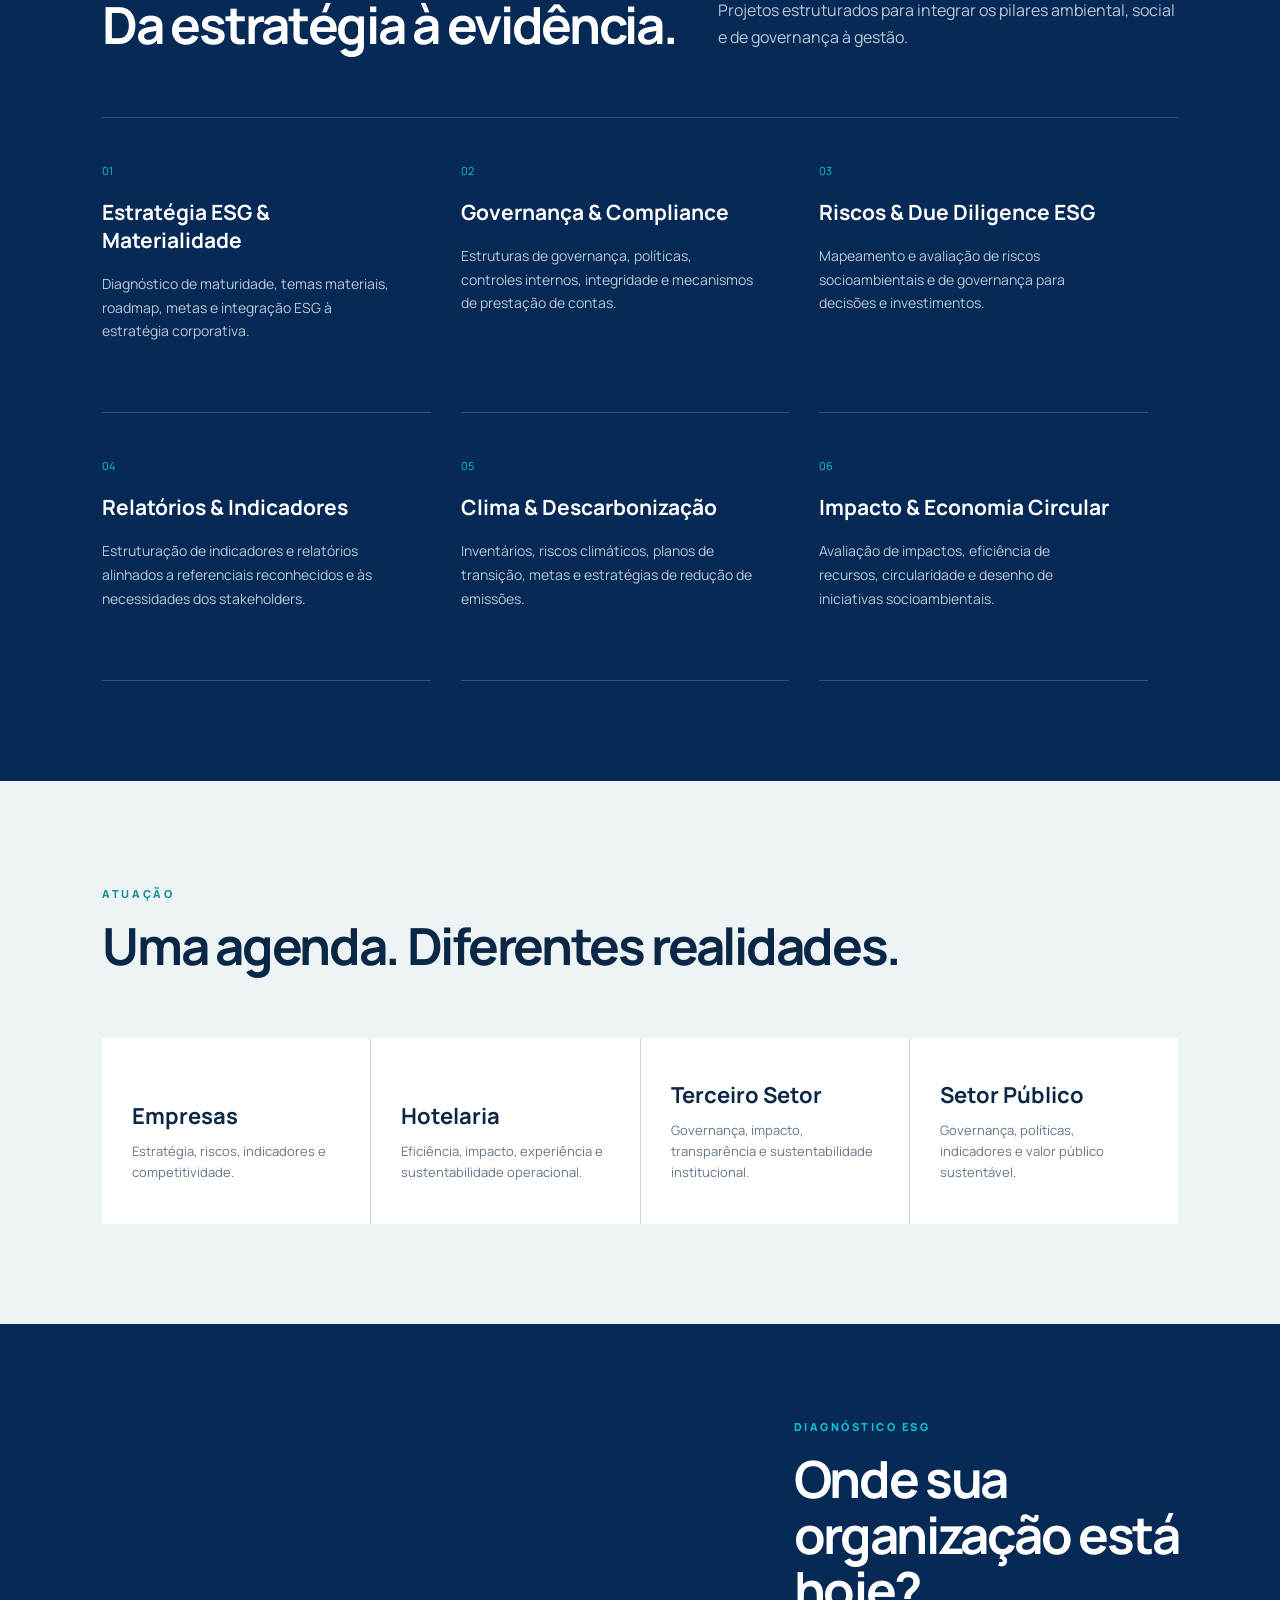
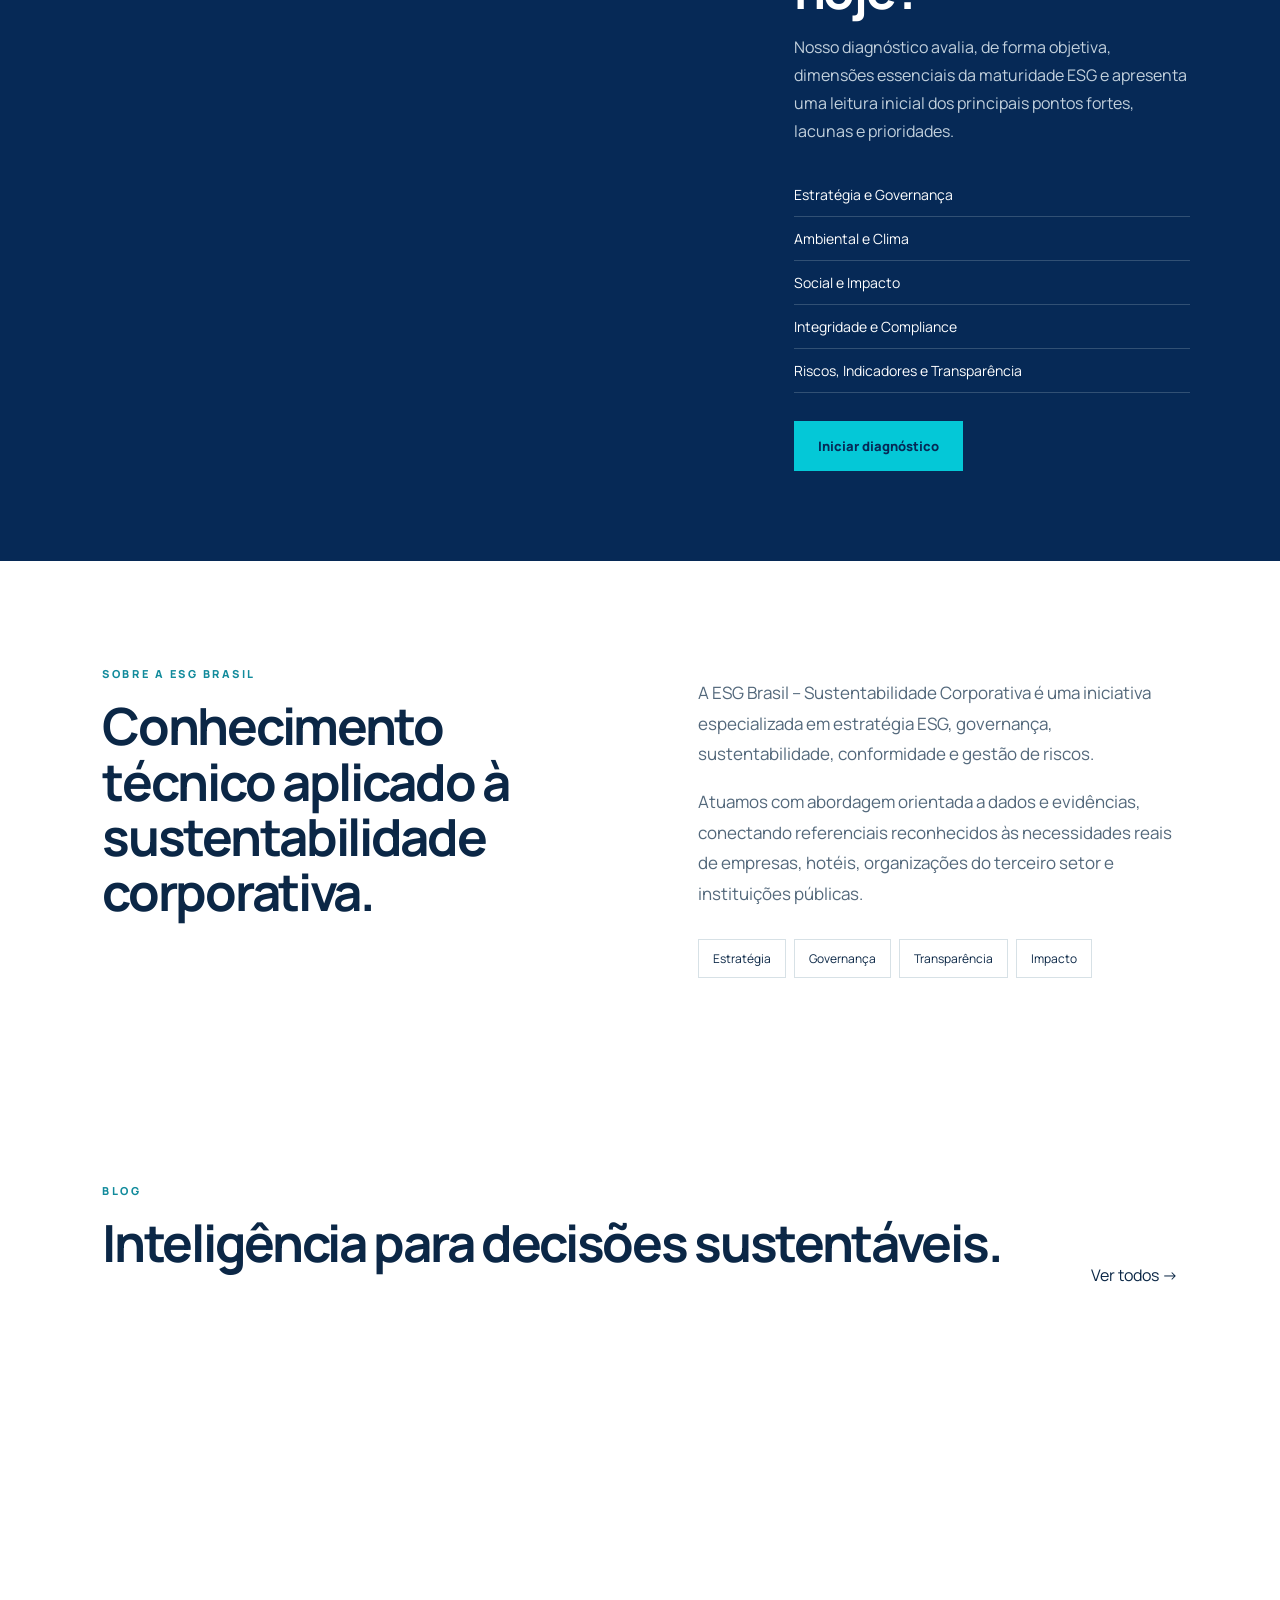
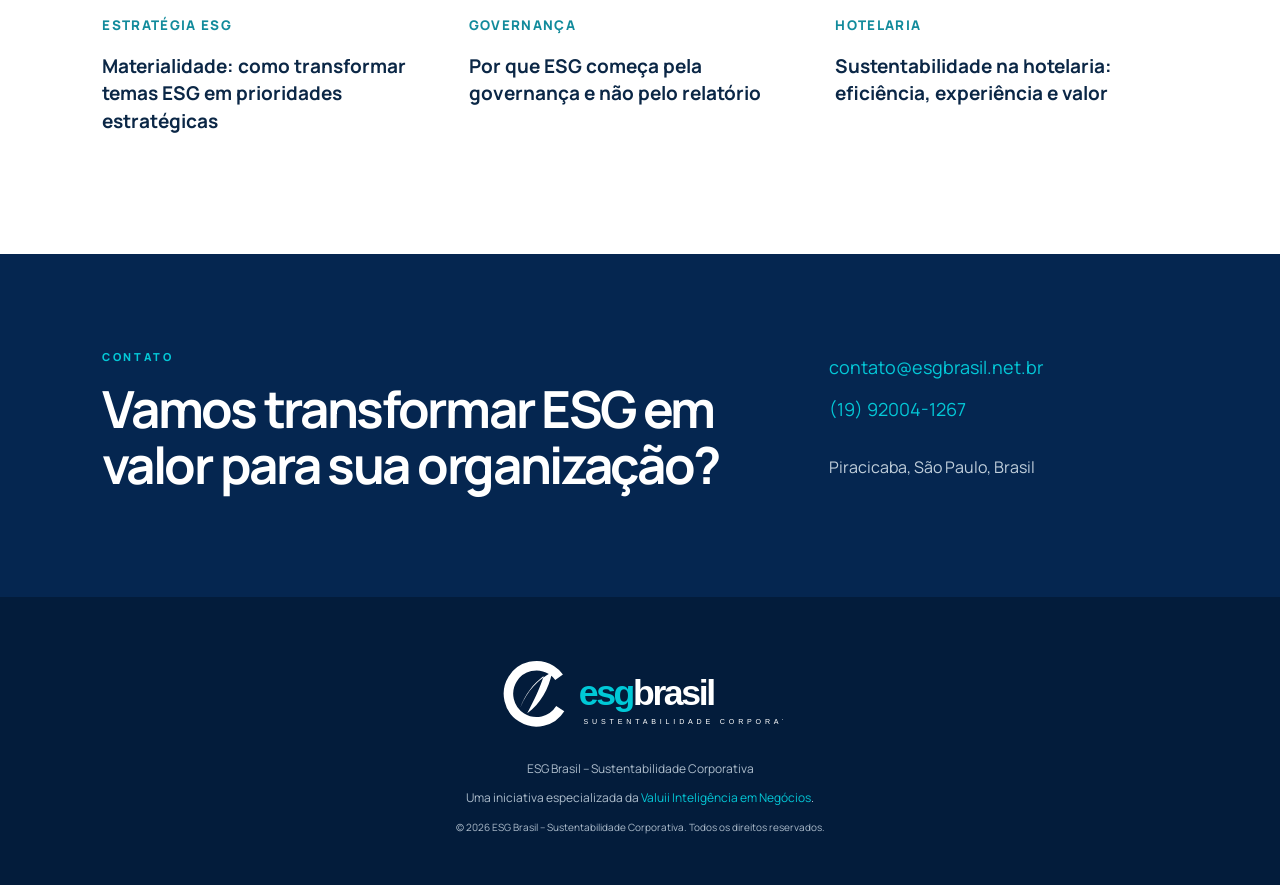
==== commit c5e2017c: "Apply corrected ESG Brasil logo and favicon" ====
--- a/index.html
+++ b/index.html
@@ -1 +1 @@
-<!doctype html><html lang="pt-BR"><head><meta charset="utf-8"><meta name="viewport" content="width=device-width,initial-scale=1"><title>ESG Brasil | Sustentabilidade Corporativa</title><meta name="description" content="Estratégia ESG, governança, sustentabilidade, compliance e gestão de riscos para organizações que transformam responsabilidade em valor."><link rel="icon" href="assets/favicon.svg"><link rel="preconnect" href="https://fonts.googleapis.com"><link rel="preconnect" href="https://fonts.gstatic.com" crossorigin><link href="https://fonts.googleapis.com/css2?family=Manrope:wght@400;500;600;700;800&display=swap" rel="stylesheet"><link rel="stylesheet" href="styles.css"></head><body><header class="header"><a class="brand" href="#inicio"><img src="assets/logo-horizontal.svg" alt="ESG Brasil"></a><button class="menu" aria-label="Abrir menu">☰</button><nav><a href="#solucoes">Soluções</a><a href="#segmentos">Segmentos</a><a href="diagnostico.html">Diagnóstico</a><a href="blog.html">Blog</a><a href="#sobre">Sobre</a><a class="nav-cta" href="#contato">Fale conosco</a></nav></header><main><section class="hero" id="inicio"><div class="overlay"></div><div class="hero-content"><span class="eyebrow">ESG • GOVERNANÇA • IMPACTO</span><h1>Sustentabilidade que<br><em>gera valor.</em></h1><p>Estratégia, governança, sustentabilidade, compliance e gestão de riscos para organizações que querem transformar responsabilidade corporativa em vantagem competitiva.</p><div class="actions"><a class="btn primary" href="diagnostico.html">Faça o Diagnóstico ESG</a><a class="btn ghost" href="#solucoes">Conheça nossas soluções</a></div></div><div class="hero-note"><b>ESG orientado a resultados</b><span>Rigor técnico. Indicadores. Decisões melhores.</span></div></section><section class="intro"><span class="eyebrow dark">NOSSA ABORDAGEM</span><h2>ESG além do discurso.</h2><p class="lead">Conectamos sustentabilidade à estratégia, aos riscos e à governança para criar estruturas aplicáveis, mensuráveis e coerentes com a realidade de cada organização.</p><div class="metrics"><div><strong>01</strong><span>Diagnóstico e materialidade</span></div><div><strong>02</strong><span>Estratégia e implementação</span></div><div><strong>03</strong><span>Indicadores e transparência</span></div><div><strong>04</strong><span>Melhoria contínua</span></div></div></section><section class="solutions" id="solucoes"><div class="section-head"><div><span class="eyebrow">SOLUÇÕES</span><h2>Da estratégia à evidência.</h2></div><p>Projetos estruturados para integrar os pilares ambiental, social e de governança à gestão.</p></div><div class="cards"><article><span>01</span><h3>Estratégia ESG & Materialidade</h3><p>Diagnóstico de maturidade, temas materiais, roadmap, metas e integração ESG à estratégia corporativa.</p></article><article><span>02</span><h3>Governança & Compliance</h3><p>Estruturas de governança, políticas, controles internos, integridade e mecanismos de prestação de contas.</p></article><article><span>03</span><h3>Riscos & Due Diligence ESG</h3><p>Mapeamento e avaliação de riscos socioambientais e de governança para decisões e investimentos.</p></article><article><span>04</span><h3>Relatórios & Indicadores</h3><p>Estruturação de indicadores e relatórios alinhados a referenciais reconhecidos e às necessidades dos stakeholders.</p></article><article><span>05</span><h3>Clima & Descarbonização</h3><p>Inventários, riscos climáticos, planos de transição, metas e estratégias de redução de emissões.</p></article><article><span>06</span><h3>Impacto & Economia Circular</h3><p>Avaliação de impactos, eficiência de recursos, circularidade e desenho de iniciativas socioambientais.</p></article></div></section><section class="segments" id="segmentos"><div class="section-head"><div><span class="eyebrow dark">ATUAÇÃO</span><h2>Uma agenda. Diferentes realidades.</h2></div></div><div class="segment-grid"><a><b>Empresas</b><span>Estratégia, riscos, indicadores e competitividade.</span></a><a><b>Hotelaria</b><span>Eficiência, impacto, experiência e sustentabilidade operacional.</span></a><a><b>Terceiro Setor</b><span>Governança, impacto, transparência e sustentabilidade institucional.</span></a><a><b>Setor Público</b><span>Governança, políticas, indicadores e valor público sustentável.</span></a></div></section><section class="feature"><div class="feature-image"></div><div class="feature-copy"><span class="eyebrow">DIAGNÓSTICO ESG</span><h2>Onde sua organização está hoje?</h2><p>Nosso diagnóstico avalia, de forma objetiva, dimensões essenciais da maturidade ESG e apresenta uma leitura inicial dos principais pontos fortes, lacunas e prioridades.</p><ul><li>Estratégia e Governança</li><li>Ambiental e Clima</li><li>Social e Impacto</li><li>Integridade e Compliance</li><li>Riscos, Indicadores e Transparência</li></ul><a class="btn primary" href="diagnostico.html">Iniciar diagnóstico</a></div></section><section class="about" id="sobre"><div><span class="eyebrow dark">SOBRE A ESG BRASIL</span><h2>Conhecimento técnico aplicado à sustentabilidade corporativa.</h2></div><div><p>A ESG Brasil – Sustentabilidade Corporativa é uma iniciativa especializada em estratégia ESG, governança, sustentabilidade, conformidade e gestão de riscos.</p><p>Atuamos com abordagem orientada a dados e evidências, conectando referenciais reconhecidos às necessidades reais de empresas, hotéis, organizações do terceiro setor e instituições públicas.</p><div class="pillars"><span>Estratégia</span><span>Governança</span><span>Transparência</span><span>Impacto</span></div></div></section><section class="insights"><div class="section-head"><div><span class="eyebrow dark">BLOG</span><h2>Inteligência para decisões sustentáveis.</h2></div><a href="blog.html">Ver todos →</a></div><div class="post-grid"><a href="artigo-materialidade.html"><article><div class="post-img p1"></div><small>ESTRATÉGIA ESG</small><h3>Materialidade: como transformar temas ESG em prioridades estratégicas</h3></article></a><a href="artigo-governanca.html"><article><div class="post-img p2"></div><small>GOVERNANÇA</small><h3>Por que ESG começa pela governança e não pelo relatório</h3></article></a><a href="artigo-hotelaria.html"><article><div class="post-img p3"></div><small>HOTELARIA</small><h3>Sustentabilidade na hotelaria: eficiência, experiência e valor</h3></article></a></div></section><section class="contact" id="contato"><div><span class="eyebrow">CONTATO</span><h2>Vamos transformar ESG em valor para sua organização?</h2></div><div class="contact-data"><a href="mailto:contato@esgbrasil.net.br">contato@esgbrasil.net.br</a><a href="https://wa.me/5519920041267">(19) 92004-1267</a><p>Piracicaba, São Paulo, Brasil</p></div></section></main><footer><img src="assets/logo-horizontal.svg" alt="ESG Brasil"><p>ESG Brasil – Sustentabilidade Corporativa</p><p>Uma iniciativa especializada da <a href="https://www.valuii.com.br">Valuii Inteligência em Negócios</a>.</p><small>© 2026 ESG Brasil – Sustentabilidade Corporativa. Todos os direitos reservados.</small></footer><script src="script.js"></script></body></html>+<!doctype html><html lang="pt-BR"><head><meta charset="utf-8"><meta name="viewport" content="width=device-width,initial-scale=1"><title>ESG Brasil | Sustentabilidade Corporativa</title><meta name="description" content="Estratégia ESG, governança, sustentabilidade, compliance e gestão de riscos para organizações que transformam responsabilidade em valor."><link rel="icon" type="image/svg+xml" href="assets/favicon-oficial.svg"><link rel="preconnect" href="https://fonts.googleapis.com"><link rel="preconnect" href="https://fonts.gstatic.com" crossorigin><link href="https://fonts.googleapis.com/css2?family=Manrope:wght@400;500;600;700;800&display=swap" rel="stylesheet"><link rel="stylesheet" href="styles.css"></head><body><header class="header"><a class="brand" href="#inicio"><img src="assets/logo-oficial-clara.svg" alt="ESG Brasil – Sustentabilidade Corporativa"></a><button class="menu" aria-label="Abrir menu">☰</button><nav><a href="#solucoes">Soluções</a><a href="#segmentos">Segmentos</a><a href="diagnostico.html">Diagnóstico</a><a href="blog.html">Blog</a><a href="#sobre">Sobre</a><a class="nav-cta" href="#contato">Fale conosco</a></nav></header><main><section class="hero" id="inicio"><div class="overlay"></div><div class="hero-content"><span class="eyebrow">ESG • GOVERNANÇA • IMPACTO</span><h1>Sustentabilidade que<br><em>gera valor.</em></h1><p>Estratégia, governança, sustentabilidade, compliance e gestão de riscos para organizações que querem transformar responsabilidade corporativa em vantagem competitiva.</p><div class="actions"><a class="btn primary" href="diagnostico.html">Faça o Diagnóstico ESG</a><a class="btn ghost" href="#solucoes">Conheça nossas soluções</a></div></div><div class="hero-note"><b>ESG orientado a resultados</b><span>Rigor técnico. Indicadores. Decisões melhores.</span></div></section><section class="intro"><span class="eyebrow dark">NOSSA ABORDAGEM</span><h2>ESG além do discurso.</h2><p class="lead">Conectamos sustentabilidade à estratégia, aos riscos e à governança para criar estruturas aplicáveis, mensuráveis e coerentes com a realidade de cada organização.</p><div class="metrics"><div><strong>01</strong><span>Diagnóstico e materialidade</span></div><div><strong>02</strong><span>Estratégia e implementação</span></div><div><strong>03</strong><span>Indicadores e transparência</span></div><div><strong>04</strong><span>Melhoria contínua</span></div></div></section><section class="solutions" id="solucoes"><div class="section-head"><div><span class="eyebrow">SOLUÇÕES</span><h2>Da estratégia à evidência.</h2></div><p>Projetos estruturados para integrar os pilares ambiental, social e de governança à gestão.</p></div><div class="cards"><article><span>01</span><h3>Estratégia ESG & Materialidade</h3><p>Diagnóstico de maturidade, temas materiais, roadmap, metas e integração ESG à estratégia corporativa.</p></article><article><span>02</span><h3>Governança & Compliance</h3><p>Estruturas de governança, políticas, controles internos, integridade e mecanismos de prestação de contas.</p></article><article><span>03</span><h3>Riscos & Due Diligence ESG</h3><p>Mapeamento e avaliação de riscos socioambientais e de governança para decisões e investimentos.</p></article><article><span>04</span><h3>Relatórios & Indicadores</h3><p>Estruturação de indicadores e relatórios alinhados a referenciais reconhecidos e às necessidades dos stakeholders.</p></article><article><span>05</span><h3>Clima & Descarbonização</h3><p>Inventários, riscos climáticos, planos de transição, metas e estratégias de redução de emissões.</p></article><article><span>06</span><h3>Impacto & Economia Circular</h3><p>Avaliação de impactos, eficiência de recursos, circularidade e desenho de iniciativas socioambientais.</p></article></div></section><section class="segments" id="segmentos"><div class="section-head"><div><span class="eyebrow dark">ATUAÇÃO</span><h2>Uma agenda. Diferentes realidades.</h2></div></div><div class="segment-grid"><a><b>Empresas</b><span>Estratégia, riscos, indicadores e competitividade.</span></a><a><b>Hotelaria</b><span>Eficiência, impacto, experiência e sustentabilidade operacional.</span></a><a><b>Terceiro Setor</b><span>Governança, impacto, transparência e sustentabilidade institucional.</span></a><a><b>Setor Público</b><span>Governança, políticas, indicadores e valor público sustentável.</span></a></div></section><section class="feature"><div class="feature-image"></div><div class="feature-copy"><span class="eyebrow">DIAGNÓSTICO ESG</span><h2>Onde sua organização está hoje?</h2><p>Nosso diagnóstico avalia, de forma objetiva, dimensões essenciais da maturidade ESG e apresenta uma leitura inicial dos principais pontos fortes, lacunas e prioridades.</p><ul><li>Estratégia e Governança</li><li>Ambiental e Clima</li><li>Social e Impacto</li><li>Integridade e Compliance</li><li>Riscos, Indicadores e Transparência</li></ul><a class="btn primary" href="diagnostico.html">Iniciar diagnóstico</a></div></section><section class="about" id="sobre"><div><span class="eyebrow dark">SOBRE A ESG BRASIL</span><h2>Conhecimento técnico aplicado à sustentabilidade corporativa.</h2></div><div><p>A ESG Brasil – Sustentabilidade Corporativa é uma iniciativa especializada em estratégia ESG, governança, sustentabilidade, conformidade e gestão de riscos.</p><p>Atuamos com abordagem orientada a dados e evidências, conectando referenciais reconhecidos às necessidades reais de empresas, hotéis, organizações do terceiro setor e instituições públicas.</p><div class="pillars"><span>Estratégia</span><span>Governança</span><span>Transparência</span><span>Impacto</span></div></div></section><section class="insights"><div class="section-head"><div><span class="eyebrow dark">BLOG</span><h2>Inteligência para decisões sustentáveis.</h2></div><a href="blog.html">Ver todos →</a></div><div class="post-grid"><a href="artigo-materialidade.html"><article><div class="post-img p1"></div><small>ESTRATÉGIA ESG</small><h3>Materialidade: como transformar temas ESG em prioridades estratégicas</h3></article></a><a href="artigo-governanca.html"><article><div class="post-img p2"></div><small>GOVERNANÇA</small><h3>Por que ESG começa pela governança e não pelo relatório</h3></article></a><a href="artigo-hotelaria.html"><article><div class="post-img p3"></div><small>HOTELARIA</small><h3>Sustentabilidade na hotelaria: eficiência, experiência e valor</h3></article></a></div></section><section class="contact" id="contato"><div><span class="eyebrow">CONTATO</span><h2>Vamos transformar ESG em valor para sua organização?</h2></div><div class="contact-data"><a href="mailto:contato@esgbrasil.net.br">contato@esgbrasil.net.br</a><a href="https://wa.me/5519920041267">(19) 92004-1267</a><p>Piracicaba, São Paulo, Brasil</p></div></section></main><footer><img src="assets/logo-oficial-clara.svg" alt="ESG Brasil – Sustentabilidade Corporativa"><p>ESG Brasil – Sustentabilidade Corporativa</p><p>Uma iniciativa especializada da <a href="https://www.valuii.com.br">Valuii Inteligência em Negócios</a>.</p><small>© 2026 ESG Brasil – Sustentabilidade Corporativa. Todos os direitos reservados.</small></footer><script src="script.js"></script></body></html>
--- a/styles.css
+++ b/styles.css
@@ -1 +1 @@
-:root{--navy:#062956;--cyan:#04c8d7;--ink:#0b2746;--light:#f4f7f8;--white:#fff;--muted:#657588}*{box-sizing:border-box}html{scroll-behavior:smooth}body{margin:0;font-family:Manrope,Arial,sans-serif;color:var(--ink);background:#fff}a{text-decoration:none;color:inherit}.header{height:88px;display:flex;align-items:center;justify-content:space-between;padding:0 6vw;background:rgba(4,34,71,.96);position:fixed;top:0;width:100%;z-index:20;backdrop-filter:blur(12px)}.brand img{width:230px;max-height:62px;object-fit:contain}.header nav{display:flex;gap:28px;align-items:center;color:#fff;font-size:13px;font-weight:600}.nav-cta{border:1px solid rgba(255,255,255,.5);padding:12px 18px}.menu{display:none}.hero{min-height:760px;height:100vh;position:relative;background:url('https://images.unsplash.com/photo-1497435334941-8c899ee9e8e9?auto=format&fit=crop&w=2000&q=85') center/cover;display:flex;align-items:center;padding:120px 8vw 70px;color:white}.overlay{position:absolute;inset:0;background:linear-gradient(90deg,rgba(3,31,66,.94) 0%,rgba(3,31,66,.78) 46%,rgba(3,31,66,.25) 100%)}.hero-content{position:relative;max-width:820px}.eyebrow{font-size:11px;letter-spacing:.23em;font-weight:800;color:var(--cyan)}h1{font-size:clamp(50px,6vw,92px);line-height:.98;margin:20px 0 28px;letter-spacing:-.055em}h1 em{font-style:normal;color:var(--cyan)}.hero p{font-size:18px;line-height:1.7;max-width:700px;color:#dfe8ef}.actions{display:flex;gap:14px;margin-top:36px}.btn{display:inline-block;padding:16px 24px;font-size:13px;font-weight:800}.primary{background:var(--cyan);color:var(--navy)}.ghost{border:1px solid rgba(255,255,255,.45);color:white}.hero-note{position:absolute;right:6vw;bottom:50px;display:flex;flex-direction:column;padding-left:20px;border-left:3px solid var(--cyan)}.hero-note span{font-size:12px;color:#dce7ef;margin-top:4px}.intro,.about,.insights{padding:100px 8vw}.eyebrow.dark{color:#128b9c}.intro h2,.section-head h2,.feature h2,.about h2,.contact h2{font-size:clamp(36px,4vw,60px);line-height:1.08;letter-spacing:-.045em;margin:15px 0}.lead{font-size:21px;line-height:1.65;max-width:900px;color:#50647a}.metrics{display:grid;grid-template-columns:repeat(4,1fr);border-top:1px solid #dce3e8;margin-top:65px}.metrics div{padding:30px 20px 10px 0;border-right:1px solid #dce3e8;display:flex;flex-direction:column}.metrics strong{font-size:28px;color:var(--cyan)}.metrics span{font-size:13px;margin-top:15px}.solutions{padding:100px 8vw;background:var(--navy);color:white}.section-head{display:flex;justify-content:space-between;align-items:end;gap:40px;margin-bottom:50px}.section-head>p{max-width:460px;color:#b9c8d7;line-height:1.7}.cards{display:grid;grid-template-columns:repeat(3,1fr);border-top:1px solid #315074}.cards article{padding:40px 35px 55px 0;border-bottom:1px solid #315074;margin-right:30px}.cards span{color:var(--cyan);font-size:11px}.cards h3{font-size:21px;margin:18px 0}.cards p{color:#b9c8d7;line-height:1.7;font-size:14px}.segments{padding:100px 8vw;background:#eef3f5}.segment-grid{display:grid;grid-template-columns:repeat(4,1fr);gap:1px;background:#ccd8df}.segment-grid a{background:white;padding:42px 30px;min-height:180px;display:flex;flex-direction:column;justify-content:end}.segment-grid b{font-size:22px}.segment-grid span{font-size:13px;line-height:1.6;color:var(--muted);margin-top:10px}.feature{display:grid;grid-template-columns:1.1fr .9fr;background:var(--navy);color:white}.feature-image{min-height:650px;background:url('https://images.unsplash.com/photo-1556761175-b413da4baf72?auto=format&fit=crop&w=1400&q=85') center/cover}.feature-copy{padding:90px 7vw}.feature-copy p{color:#c2d0dc;line-height:1.75}.feature-copy ul{list-style:none;padding:0;margin:28px 0}.feature-copy li{padding:12px 0;border-bottom:1px solid #315074;font-size:14px}.about{display:grid;grid-template-columns:1fr 1fr;gap:9vw}.about p{font-size:17px;line-height:1.8;color:#53687b}.pillars{display:flex;flex-wrap:wrap;gap:8px;margin-top:30px}.pillars span{border:1px solid #d7e1e6;padding:10px 14px;font-size:12px}.post-grid{display:grid;grid-template-columns:repeat(3,1fr);gap:24px}.post-img{height:260px;background-size:cover;background-position:center}.p1{background-image:url('https://images.unsplash.com/photo-1473341304170-971dccb5ac1e?auto=format&fit=crop&w=900&q=80')}.p2{background-image:url('https://images.unsplash.com/photo-1521737711867-e3b97375f902?auto=format&fit=crop&w=900&q=80')}.p3{background-image:url('https://images.unsplash.com/photo-1566073771259-6a8506099945?auto=format&fit=crop&w=900&q=80')}.post-grid small{display:block;color:#128b9c;font-weight:800;letter-spacing:.1em;margin-top:20px}.post-grid h3{font-size:19px;line-height:1.45}.contact{background:#052650;color:white;padding:90px 8vw;display:grid;grid-template-columns:1.3fr .7fr;gap:80px}.contact-data{display:flex;flex-direction:column;gap:18px;justify-content:center}.contact-data a{font-size:18px;color:var(--cyan)}.contact-data p{color:#c1cfdb;line-height:1.6}footer{background:#031c3b;color:#aebdcc;text-align:center;padding:50px 8vw;font-size:12px}footer img{width:240px;margin-bottom:20px}footer a{color:var(--cyan)}.page-hero{padding:180px 8vw 80px;background:var(--navy);color:white}.page-hero h1{font-size:58px}.content-wrap{max-width:1000px;margin:auto;padding:80px 6vw}.diagnostic{background:#f2f6f7}.question{background:#fff;padding:28px;margin:14px 0;border:1px solid #e0e8eb}.question p{font-weight:700}.options{display:flex;gap:12px}.options label{border:1px solid #ccd8df;padding:10px 20px;cursor:pointer}.result{display:none;padding:35px;background:var(--navy);color:white;margin-top:30px}.blog-list{display:grid;grid-template-columns:repeat(2,1fr);gap:30px}.blog-card{border:1px solid #e0e7eb}.blog-card .post-img{height:300px}.blog-copy{padding:25px}.blog-copy small{color:#128b9c;font-weight:800}.blog-copy h2{font-size:23px}.blog-copy p{color:var(--muted);line-height:1.6}@media(max-width:900px){.header{height:72px}.brand img{width:180px}.header nav{display:none;position:absolute;top:72px;left:0;right:0;background:var(--navy);padding:25px;flex-direction:column}.header nav.open{display:flex}.menu{display:block;background:none;border:0;color:white;font-size:24px}.hero{padding:120px 6vw 60px;min-height:700px}.hero-note{display:none}.actions{flex-direction:column;align-items:flex-start}.metrics,.cards,.segment-grid,.post-grid,.blog-list{grid-template-columns:1fr}.feature,.about,.contact{grid-template-columns:1fr}.feature-image{min-height:360px}.section-head{align-items:start;flex-direction:column}.intro,.solutions,.segments,.about,.insights{padding:70px 6vw}.contact{padding:70px 6vw}.metrics div{border-right:0}.page-hero h1{font-size:44px}}+:root{--navy:#062956;--cyan:#04c8d7;--ink:#0b2746;--light:#f4f7f8;--white:#fff;--muted:#657588}*{box-sizing:border-box}html{scroll-behavior:smooth}body{margin:0;font-family:Manrope,Arial,sans-serif;color:var(--ink);background:#fff}a{text-decoration:none;color:inherit}.header{height:88px;display:flex;align-items:center;justify-content:space-between;padding:0 6vw;background:rgba(4,34,71,.97);position:fixed;top:0;width:100%;z-index:20;backdrop-filter:blur(12px)}.brand{height:64px;width:250px;display:flex;align-items:center}.brand img{width:100%;height:100%;object-fit:contain;object-position:left center;display:block}.header nav{display:flex;gap:28px;align-items:center;color:#fff;font-size:13px;font-weight:600}.nav-cta{border:1px solid rgba(255,255,255,.5);padding:12px 18px}.menu{display:none}.hero{min-height:760px;height:100vh;position:relative;background:url('https://images.unsplash.com/photo-1521295121783-8a321d551ad2?auto=format&fit=crop&w=2200&q=88') center/cover;display:flex;align-items:center;padding:120px 8vw 70px;color:white}.overlay{position:absolute;inset:0;background:linear-gradient(90deg,rgba(3,31,66,.95) 0%,rgba(3,31,66,.78) 45%,rgba(3,31,66,.34) 100%)}.hero-content{position:relative;max-width:820px}.eyebrow{font-size:11px;letter-spacing:.23em;font-weight:800;color:var(--cyan)}h1{font-size:clamp(50px,6vw,92px);line-height:.98;margin:20px 0 28px;letter-spacing:-.055em}h1 em{font-style:normal;color:var(--cyan)}.hero p{font-size:18px;line-height:1.7;max-width:700px;color:#dfe8ef}.actions{display:flex;gap:14px;margin-top:36px}.btn{display:inline-block;padding:16px 24px;font-size:13px;font-weight:800}.primary{background:var(--cyan);color:var(--navy)}.ghost{border:1px solid rgba(255,255,255,.45);color:white}.hero-note{position:absolute;right:6vw;bottom:50px;display:flex;flex-direction:column;padding-left:20px;border-left:3px solid var(--cyan)}.hero-note span{font-size:12px;color:#dce7ef;margin-top:4px}.intro,.about,.insights{padding:100px 8vw}.eyebrow.dark{color:#128b9c}.intro h2,.section-head h2,.feature h2,.about h2,.contact h2{font-size:clamp(36px,4vw,60px);line-height:1.08;letter-spacing:-.045em;margin:15px 0}.lead{font-size:21px;line-height:1.65;max-width:900px;color:#50647a}.metrics{display:grid;grid-template-columns:repeat(4,1fr);border-top:1px solid #dce3e8;margin-top:65px}.metrics div{padding:30px 20px 10px 0;border-right:1px solid #dce3e8;display:flex;flex-direction:column}.metrics strong{font-size:28px;color:var(--cyan)}.metrics span{font-size:13px;margin-top:15px}.solutions{padding:100px 8vw;background:var(--navy);color:white}.section-head{display:flex;justify-content:space-between;align-items:end;gap:40px;margin-bottom:50px}.section-head>p{max-width:460px;color:#b9c8d7;line-height:1.7}.cards{display:grid;grid-template-columns:repeat(3,1fr);border-top:1px solid #315074}.cards article{padding:40px 35px 55px 0;border-bottom:1px solid #315074;margin-right:30px}.cards span{color:var(--cyan);font-size:11px}.cards h3{font-size:21px;margin:18px 0}.cards p{color:#b9c8d7;line-height:1.7;font-size:14px}.segments{padding:100px 8vw;background:#eef3f5}.segment-grid{display:grid;grid-template-columns:repeat(4,1fr);gap:1px;background:#ccd8df}.segment-grid a{background:white;padding:42px 30px;min-height:180px;display:flex;flex-direction:column;justify-content:end}.segment-grid b{font-size:22px}.segment-grid span{font-size:13px;line-height:1.6;color:var(--muted);margin-top:10px}.feature{display:grid;grid-template-columns:1.1fr .9fr;background:var(--navy);color:white}.feature-image{min-height:650px;background:url('https://images.unsplash.com/photo-1556761175-b413da4baf72?auto=format&fit=crop&w=1400&q=85') center/cover}.feature-copy{padding:90px 7vw}.feature-copy p{color:#c2d0dc;line-height:1.75}.feature-copy ul{list-style:none;padding:0;margin:28px 0}.feature-copy li{padding:12px 0;border-bottom:1px solid #315074;font-size:14px}.about{display:grid;grid-template-columns:1fr 1fr;gap:9vw}.about p{font-size:17px;line-height:1.8;color:#53687b}.pillars{display:flex;flex-wrap:wrap;gap:8px;margin-top:30px}.pillars span{border:1px solid #d7e1e6;padding:10px 14px;font-size:12px}.post-grid{display:grid;grid-template-columns:repeat(3,1fr);gap:24px}.post-img{height:260px;background-size:cover;background-position:center}.p1{background-image:url('https://images.unsplash.com/photo-1473341304170-971dccb5ac1e?auto=format&fit=crop&w=900&q=80')}.p2{background-image:url('https://images.unsplash.com/photo-1521737711867-e3b97375f902?auto=format&fit=crop&w=900&q=80')}.p3{background-image:url('https://images.unsplash.com/photo-1566073771259-6a8506099945?auto=format&fit=crop&w=900&q=80')}.post-grid small{display:block;color:#128b9c;font-weight:800;letter-spacing:.1em;margin-top:20px}.post-grid h3{font-size:19px;line-height:1.45}.contact{background:#052650;color:white;padding:90px 8vw;display:grid;grid-template-columns:1.3fr .7fr;gap:80px}.contact-data{display:flex;flex-direction:column;gap:18px;justify-content:center}.contact-data a{font-size:18px;color:var(--cyan)}.contact-data p{color:#c1cfdb;line-height:1.6}footer{background:#031c3b;color:#aebdcc;text-align:center;padding:50px 8vw;font-size:12px}footer img{width:min(320px,80vw);height:95px;object-fit:contain;display:block;margin:0 auto 18px}footer a{color:var(--cyan)}.page-hero{padding:180px 8vw 80px;background:var(--navy);color:white}.page-hero h1{font-size:58px}.content-wrap{max-width:1100px;margin:auto;padding:80px 6vw}.diagnostic{background:#f2f6f7}.question{background:#fff;padding:28px;margin:14px 0;border:1px solid #e0e8eb}.question p{font-weight:700}.options{display:flex;gap:12px}.options label{border:1px solid #ccd8df;padding:10px 20px;cursor:pointer}.result{display:none;padding:35px;background:var(--navy);color:white;margin-top:30px}.blog-list{display:grid;grid-template-columns:repeat(3,1fr);gap:30px}.blog-card{border:1px solid #e0e7eb;height:100%}.blog-card .post-img{height:250px}.blog-copy{padding:25px}.blog-copy small{color:#128b9c;font-weight:800}.blog-copy h2{font-size:22px}.blog-copy p{color:var(--muted);line-height:1.6}.article{max-width:820px;margin:auto;padding:80px 6vw}.article-hero{height:440px;background-size:cover;background-position:center;margin-bottom:45px}.article h2{font-size:30px;margin-top:42px}.article p,.article li{font-size:17px;line-height:1.85;color:#465d72}.article .back{font-size:13px;font-weight:800;color:#128b9c}@media(max-width:900px){.header{height:72px}.brand{width:190px;height:52px}.header nav{display:none;position:absolute;top:72px;left:0;right:0;background:var(--navy);padding:25px;flex-direction:column}.header nav.open{display:flex}.menu{display:block;background:none;border:0;color:white;font-size:24px}.hero{padding:120px 6vw 60px;min-height:700px}.hero-note{display:none}.actions{flex-direction:column;align-items:flex-start}.metrics,.cards,.segment-grid,.post-grid,.blog-list{grid-template-columns:1fr}.feature,.about,.contact{grid-template-columns:1fr}.feature-image{min-height:360px}.section-head{align-items:start;flex-direction:column}.intro,.solutions,.segments,.about,.insights{padding:70px 6vw}.contact{padding:70px 6vw}.metrics div{border-right:0}.page-hero h1{font-size:44px}.article-hero{height:280px}}
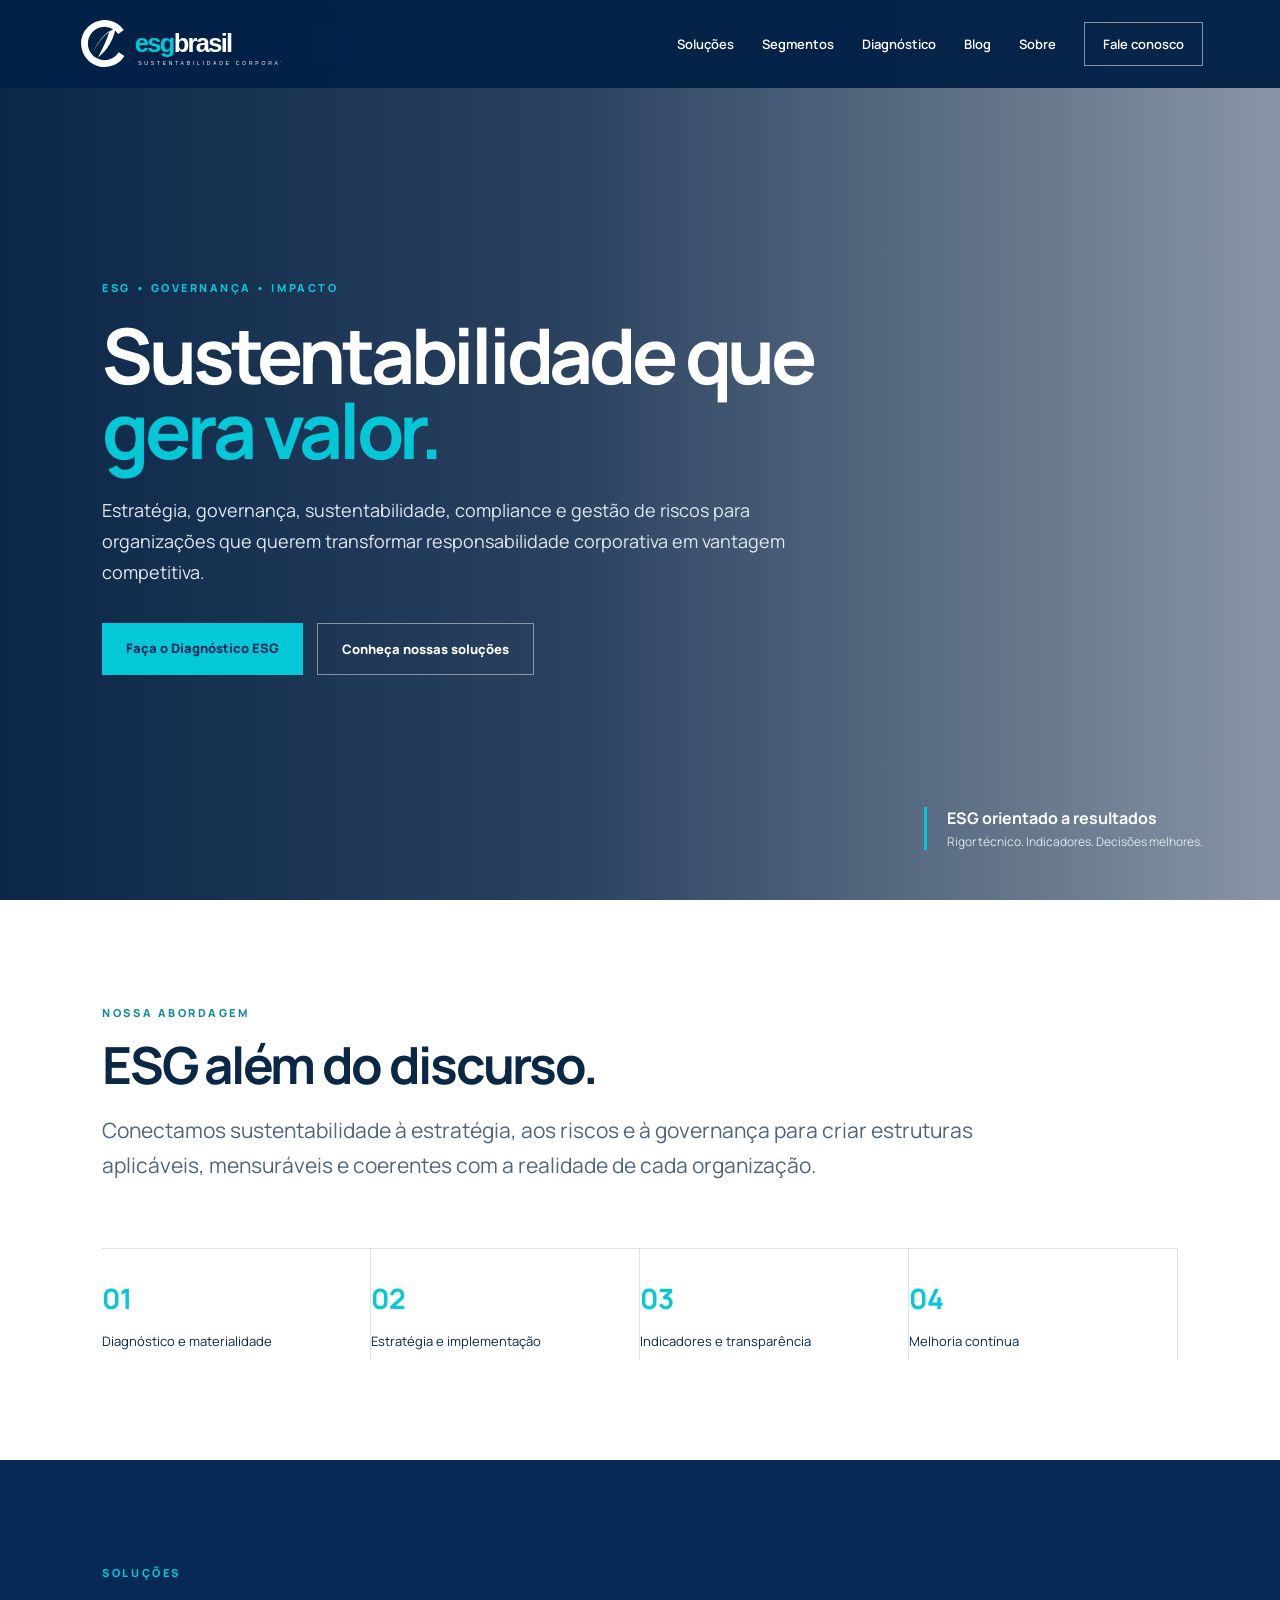
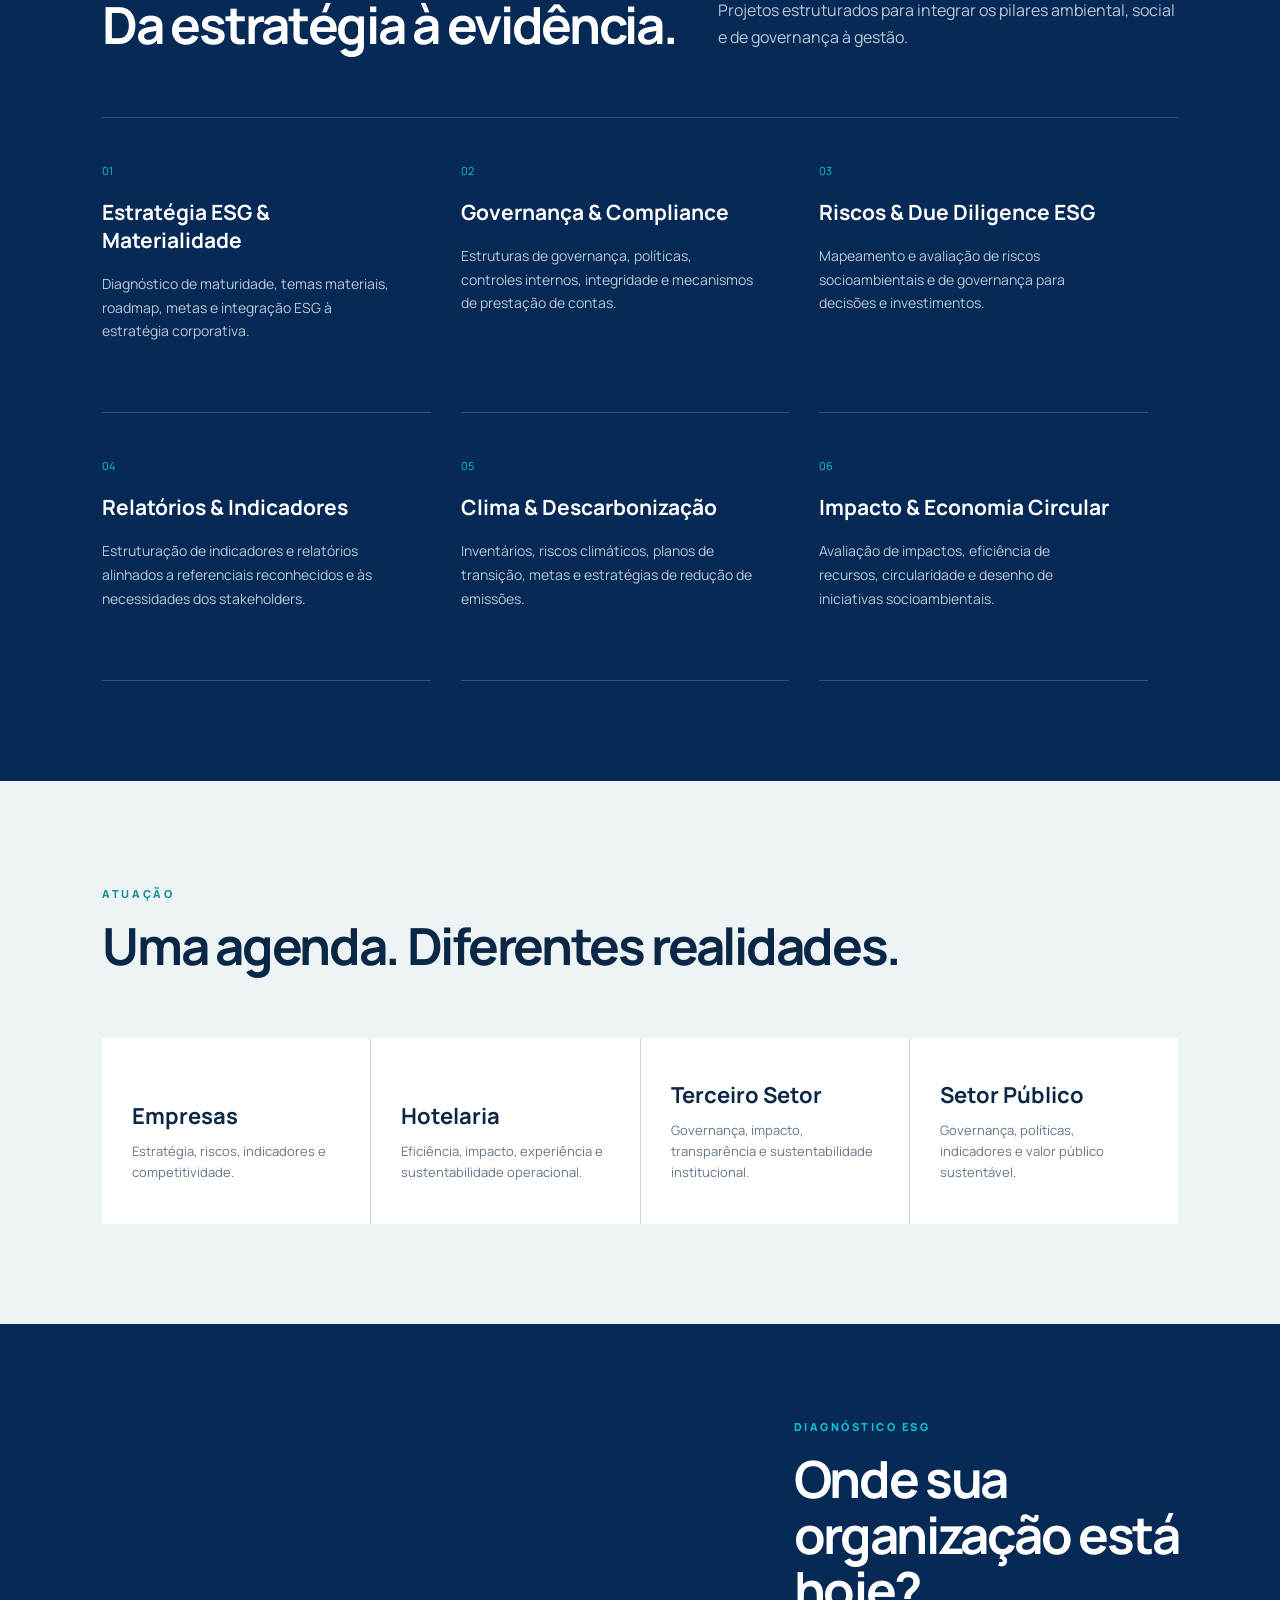
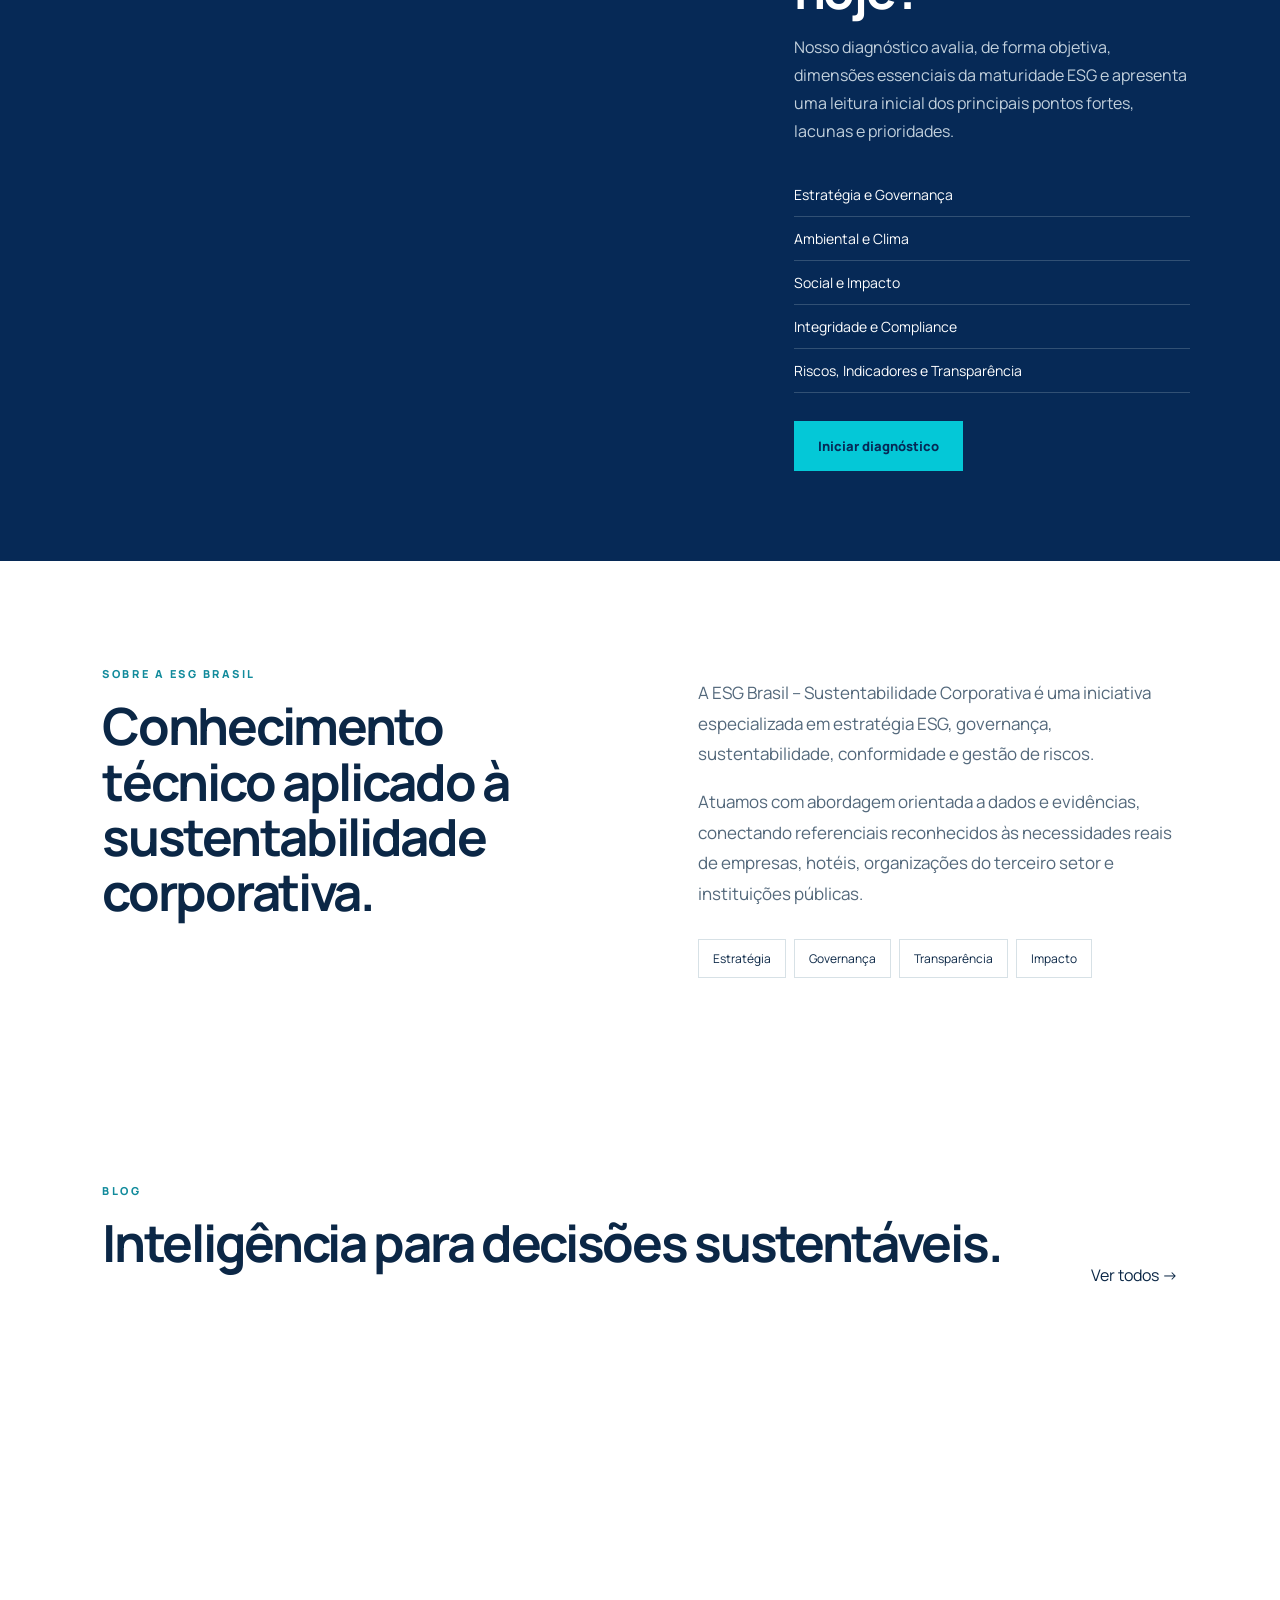
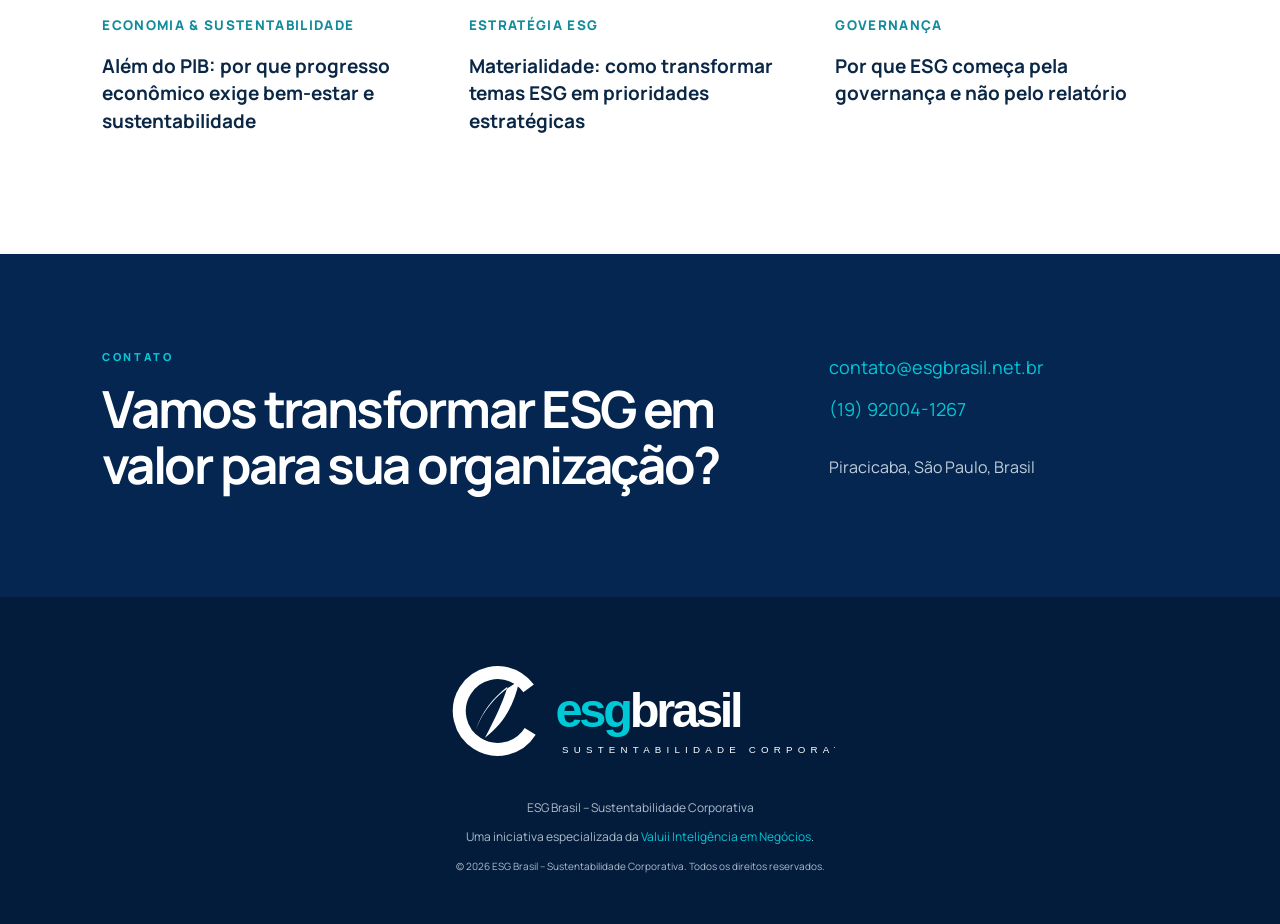
==== commit a459f931: "Atualiza destaques do blog com novo artigo sobre PIB e sustentabilidade" ====
--- a/index.html
+++ b/index.html
@@ -1 +1 @@
-<!doctype html><html lang="pt-BR"><head><meta charset="utf-8"><meta name="viewport" content="width=device-width,initial-scale=1"><title>ESG Brasil | Sustentabilidade Corporativa</title><meta name="description" content="Estratégia ESG, governança, sustentabilidade, compliance e gestão de riscos para organizações que transformam responsabilidade em valor."><link rel="icon" type="image/svg+xml" href="assets/favicon-oficial.svg"><link rel="preconnect" href="https://fonts.googleapis.com"><link rel="preconnect" href="https://fonts.gstatic.com" crossorigin><link href="https://fonts.googleapis.com/css2?family=Manrope:wght@400;500;600;700;800&display=swap" rel="stylesheet"><link rel="stylesheet" href="styles.css"></head><body><header class="header"><a class="brand" href="#inicio"><img src="assets/logo-oficial-clara.svg" alt="ESG Brasil – Sustentabilidade Corporativa"></a><button class="menu" aria-label="Abrir menu">☰</button><nav><a href="#solucoes">Soluções</a><a href="#segmentos">Segmentos</a><a href="diagnostico.html">Diagnóstico</a><a href="blog.html">Blog</a><a href="#sobre">Sobre</a><a class="nav-cta" href="#contato">Fale conosco</a></nav></header><main><section class="hero" id="inicio"><div class="overlay"></div><div class="hero-content"><span class="eyebrow">ESG • GOVERNANÇA • IMPACTO</span><h1>Sustentabilidade que<br><em>gera valor.</em></h1><p>Estratégia, governança, sustentabilidade, compliance e gestão de riscos para organizações que querem transformar responsabilidade corporativa em vantagem competitiva.</p><div class="actions"><a class="btn primary" href="diagnostico.html">Faça o Diagnóstico ESG</a><a class="btn ghost" href="#solucoes">Conheça nossas soluções</a></div></div><div class="hero-note"><b>ESG orientado a resultados</b><span>Rigor técnico. Indicadores. Decisões melhores.</span></div></section><section class="intro"><span class="eyebrow dark">NOSSA ABORDAGEM</span><h2>ESG além do discurso.</h2><p class="lead">Conectamos sustentabilidade à estratégia, aos riscos e à governança para criar estruturas aplicáveis, mensuráveis e coerentes com a realidade de cada organização.</p><div class="metrics"><div><strong>01</strong><span>Diagnóstico e materialidade</span></div><div><strong>02</strong><span>Estratégia e implementação</span></div><div><strong>03</strong><span>Indicadores e transparência</span></div><div><strong>04</strong><span>Melhoria contínua</span></div></div></section><section class="solutions" id="solucoes"><div class="section-head"><div><span class="eyebrow">SOLUÇÕES</span><h2>Da estratégia à evidência.</h2></div><p>Projetos estruturados para integrar os pilares ambiental, social e de governança à gestão.</p></div><div class="cards"><article><span>01</span><h3>Estratégia ESG & Materialidade</h3><p>Diagnóstico de maturidade, temas materiais, roadmap, metas e integração ESG à estratégia corporativa.</p></article><article><span>02</span><h3>Governança & Compliance</h3><p>Estruturas de governança, políticas, controles internos, integridade e mecanismos de prestação de contas.</p></article><article><span>03</span><h3>Riscos & Due Diligence ESG</h3><p>Mapeamento e avaliação de riscos socioambientais e de governança para decisões e investimentos.</p></article><article><span>04</span><h3>Relatórios & Indicadores</h3><p>Estruturação de indicadores e relatórios alinhados a referenciais reconhecidos e às necessidades dos stakeholders.</p></article><article><span>05</span><h3>Clima & Descarbonização</h3><p>Inventários, riscos climáticos, planos de transição, metas e estratégias de redução de emissões.</p></article><article><span>06</span><h3>Impacto & Economia Circular</h3><p>Avaliação de impactos, eficiência de recursos, circularidade e desenho de iniciativas socioambientais.</p></article></div></section><section class="segments" id="segmentos"><div class="section-head"><div><span class="eyebrow dark">ATUAÇÃO</span><h2>Uma agenda. Diferentes realidades.</h2></div></div><div class="segment-grid"><a><b>Empresas</b><span>Estratégia, riscos, indicadores e competitividade.</span></a><a><b>Hotelaria</b><span>Eficiência, impacto, experiência e sustentabilidade operacional.</span></a><a><b>Terceiro Setor</b><span>Governança, impacto, transparência e sustentabilidade institucional.</span></a><a><b>Setor Público</b><span>Governança, políticas, indicadores e valor público sustentável.</span></a></div></section><section class="feature"><div class="feature-image"></div><div class="feature-copy"><span class="eyebrow">DIAGNÓSTICO ESG</span><h2>Onde sua organização está hoje?</h2><p>Nosso diagnóstico avalia, de forma objetiva, dimensões essenciais da maturidade ESG e apresenta uma leitura inicial dos principais pontos fortes, lacunas e prioridades.</p><ul><li>Estratégia e Governança</li><li>Ambiental e Clima</li><li>Social e Impacto</li><li>Integridade e Compliance</li><li>Riscos, Indicadores e Transparência</li></ul><a class="btn primary" href="diagnostico.html">Iniciar diagnóstico</a></div></section><section class="about" id="sobre"><div><span class="eyebrow dark">SOBRE A ESG BRASIL</span><h2>Conhecimento técnico aplicado à sustentabilidade corporativa.</h2></div><div><p>A ESG Brasil – Sustentabilidade Corporativa é uma iniciativa especializada em estratégia ESG, governança, sustentabilidade, conformidade e gestão de riscos.</p><p>Atuamos com abordagem orientada a dados e evidências, conectando referenciais reconhecidos às necessidades reais de empresas, hotéis, organizações do terceiro setor e instituições públicas.</p><div class="pillars"><span>Estratégia</span><span>Governança</span><span>Transparência</span><span>Impacto</span></div></div></section><section class="insights"><div class="section-head"><div><span class="eyebrow dark">BLOG</span><h2>Inteligência para decisões sustentáveis.</h2></div><a href="blog.html">Ver todos →</a></div><div class="post-grid"><a href="artigo-materialidade.html"><article><div class="post-img p1"></div><small>ESTRATÉGIA ESG</small><h3>Materialidade: como transformar temas ESG em prioridades estratégicas</h3></article></a><a href="artigo-governanca.html"><article><div class="post-img p2"></div><small>GOVERNANÇA</small><h3>Por que ESG começa pela governança e não pelo relatório</h3></article></a><a href="artigo-hotelaria.html"><article><div class="post-img p3"></div><small>HOTELARIA</small><h3>Sustentabilidade na hotelaria: eficiência, experiência e valor</h3></article></a></div></section><section class="contact" id="contato"><div><span class="eyebrow">CONTATO</span><h2>Vamos transformar ESG em valor para sua organização?</h2></div><div class="contact-data"><a href="mailto:contato@esgbrasil.net.br">contato@esgbrasil.net.br</a><a href="https://wa.me/5519920041267">(19) 92004-1267</a><p>Piracicaba, São Paulo, Brasil</p></div></section></main><footer><img src="assets/logo-oficial-clara.svg" alt="ESG Brasil – Sustentabilidade Corporativa"><p>ESG Brasil – Sustentabilidade Corporativa</p><p>Uma iniciativa especializada da <a href="https://www.valuii.com.br">Valuii Inteligência em Negócios</a>.</p><small>© 2026 ESG Brasil – Sustentabilidade Corporativa. Todos os direitos reservados.</small></footer><script src="script.js"></script></body></html>+<!doctype html><html lang="pt-BR"><head><meta charset="utf-8"><meta name="viewport" content="width=device-width,initial-scale=1"><title>ESG Brasil | Sustentabilidade Corporativa</title><meta name="description" content="Estratégia ESG, governança, sustentabilidade, compliance e gestão de riscos para organizações que transformam responsabilidade em valor."><link rel="icon" type="image/svg+xml" href="assets/favicon-oficial.svg"><link rel="preconnect" href="https://fonts.googleapis.com"><link rel="preconnect" href="https://fonts.gstatic.com" crossorigin><link href="https://fonts.googleapis.com/css2?family=Manrope:wght@400;500;600;700;800&display=swap" rel="stylesheet"><link rel="stylesheet" href="styles.css"></head><body><header class="header"><a class="brand" href="#inicio"><img src="assets/logo-oficial-clara.svg" alt="ESG Brasil – Sustentabilidade Corporativa"></a><button class="menu" aria-label="Abrir menu">☰</button><nav><a href="#solucoes">Soluções</a><a href="#segmentos">Segmentos</a><a href="diagnostico.html">Diagnóstico</a><a href="blog.html">Blog</a><a href="#sobre">Sobre</a><a class="nav-cta" href="#contato">Fale conosco</a></nav></header><main><section class="hero" id="inicio"><div class="overlay"></div><div class="hero-content"><span class="eyebrow">ESG • GOVERNANÇA • IMPACTO</span><h1>Sustentabilidade que<br><em>gera valor.</em></h1><p>Estratégia, governança, sustentabilidade, compliance e gestão de riscos para organizações que querem transformar responsabilidade corporativa em vantagem competitiva.</p><div class="actions"><a class="btn primary" href="diagnostico.html">Faça o Diagnóstico ESG</a><a class="btn ghost" href="#solucoes">Conheça nossas soluções</a></div></div><div class="hero-note"><b>ESG orientado a resultados</b><span>Rigor técnico. Indicadores. Decisões melhores.</span></div></section><section class="intro"><span class="eyebrow dark">NOSSA ABORDAGEM</span><h2>ESG além do discurso.</h2><p class="lead">Conectamos sustentabilidade à estratégia, aos riscos e à governança para criar estruturas aplicáveis, mensuráveis e coerentes com a realidade de cada organização.</p><div class="metrics"><div><strong>01</strong><span>Diagnóstico e materialidade</span></div><div><strong>02</strong><span>Estratégia e implementação</span></div><div><strong>03</strong><span>Indicadores e transparência</span></div><div><strong>04</strong><span>Melhoria contínua</span></div></div></section><section class="solutions" id="solucoes"><div class="section-head"><div><span class="eyebrow">SOLUÇÕES</span><h2>Da estratégia à evidência.</h2></div><p>Projetos estruturados para integrar os pilares ambiental, social e de governança à gestão.</p></div><div class="cards"><article><span>01</span><h3>Estratégia ESG & Materialidade</h3><p>Diagnóstico de maturidade, temas materiais, roadmap, metas e integração ESG à estratégia corporativa.</p></article><article><span>02</span><h3>Governança & Compliance</h3><p>Estruturas de governança, políticas, controles internos, integridade e mecanismos de prestação de contas.</p></article><article><span>03</span><h3>Riscos & Due Diligence ESG</h3><p>Mapeamento e avaliação de riscos socioambientais e de governança para decisões e investimentos.</p></article><article><span>04</span><h3>Relatórios & Indicadores</h3><p>Estruturação de indicadores e relatórios alinhados a referenciais reconhecidos e às necessidades dos stakeholders.</p></article><article><span>05</span><h3>Clima & Descarbonização</h3><p>Inventários, riscos climáticos, planos de transição, metas e estratégias de redução de emissões.</p></article><article><span>06</span><h3>Impacto & Economia Circular</h3><p>Avaliação de impactos, eficiência de recursos, circularidade e desenho de iniciativas socioambientais.</p></article></div></section><section class="segments" id="segmentos"><div class="section-head"><div><span class="eyebrow dark">ATUAÇÃO</span><h2>Uma agenda. Diferentes realidades.</h2></div></div><div class="segment-grid"><a><b>Empresas</b><span>Estratégia, riscos, indicadores e competitividade.</span></a><a><b>Hotelaria</b><span>Eficiência, impacto, experiência e sustentabilidade operacional.</span></a><a><b>Terceiro Setor</b><span>Governança, impacto, transparência e sustentabilidade institucional.</span></a><a><b>Setor Público</b><span>Governança, políticas, indicadores e valor público sustentável.</span></a></div></section><section class="feature"><div class="feature-image"></div><div class="feature-copy"><span class="eyebrow">DIAGNÓSTICO ESG</span><h2>Onde sua organização está hoje?</h2><p>Nosso diagnóstico avalia, de forma objetiva, dimensões essenciais da maturidade ESG e apresenta uma leitura inicial dos principais pontos fortes, lacunas e prioridades.</p><ul><li>Estratégia e Governança</li><li>Ambiental e Clima</li><li>Social e Impacto</li><li>Integridade e Compliance</li><li>Riscos, Indicadores e Transparência</li></ul><a class="btn primary" href="diagnostico.html">Iniciar diagnóstico</a></div></section><section class="about" id="sobre"><div><span class="eyebrow dark">SOBRE A ESG BRASIL</span><h2>Conhecimento técnico aplicado à sustentabilidade corporativa.</h2></div><div><p>A ESG Brasil – Sustentabilidade Corporativa é uma iniciativa especializada em estratégia ESG, governança, sustentabilidade, conformidade e gestão de riscos.</p><p>Atuamos com abordagem orientada a dados e evidências, conectando referenciais reconhecidos às necessidades reais de empresas, hotéis, organizações do terceiro setor e instituições públicas.</p><div class="pillars"><span>Estratégia</span><span>Governança</span><span>Transparência</span><span>Impacto</span></div></div></section><section class="insights"><div class="section-head"><div><span class="eyebrow dark">BLOG</span><h2>Inteligência para decisões sustentáveis.</h2></div><a href="blog.html">Ver todos →</a></div><div class="post-grid"><a href="artigo-alem-do-pib.html"><article><div class="post-img" style="background-image:url('https://images.unsplash.com/photo-1472214103451-9374bd1c798e?auto=format&fit=crop&w=900&q=80')"></div><small>ECONOMIA & SUSTENTABILIDADE</small><h3>Além do PIB: por que progresso econômico exige bem-estar e sustentabilidade</h3></article></a><a href="artigo-materialidade.html"><article><div class="post-img p1"></div><small>ESTRATÉGIA ESG</small><h3>Materialidade: como transformar temas ESG em prioridades estratégicas</h3></article></a><a href="artigo-governanca.html"><article><div class="post-img p2"></div><small>GOVERNANÇA</small><h3>Por que ESG começa pela governança e não pelo relatório</h3></article></a></div></section><section class="contact" id="contato"><div><span class="eyebrow">CONTATO</span><h2>Vamos transformar ESG em valor para sua organização?</h2></div><div class="contact-data"><a href="mailto:contato@esgbrasil.net.br">contato@esgbrasil.net.br</a><a href="https://wa.me/5519920041267">(19) 92004-1267</a><p>Piracicaba, São Paulo, Brasil</p></div></section></main><footer><img src="assets/logo-oficial-clara.svg" alt="ESG Brasil – Sustentabilidade Corporativa"><p>ESG Brasil – Sustentabilidade Corporativa</p><p>Uma iniciativa especializada da <a href="https://www.valuii.com.br">Valuii Inteligência em Negócios</a>.</p><small>© 2026 ESG Brasil – Sustentabilidade Corporativa. Todos os direitos reservados.</small></footer><script src="script.js"></script></body></html>
--- a/styles.css
+++ b/styles.css
@@ -1 +1,7 @@
-:root{--navy:#062956;--cyan:#04c8d7;--ink:#0b2746;--light:#f4f7f8;--white:#fff;--muted:#657588}*{box-sizing:border-box}html{scroll-behavior:smooth}body{margin:0;font-family:Manrope,Arial,sans-serif;color:var(--ink);background:#fff}a{text-decoration:none;color:inherit}.header{height:88px;display:flex;align-items:center;justify-content:space-between;padding:0 6vw;background:rgba(4,34,71,.97);position:fixed;top:0;width:100%;z-index:20;backdrop-filter:blur(12px)}.brand{height:64px;width:250px;display:flex;align-items:center}.brand img{width:100%;height:100%;object-fit:contain;object-position:left center;display:block}.header nav{display:flex;gap:28px;align-items:center;color:#fff;font-size:13px;font-weight:600}.nav-cta{border:1px solid rgba(255,255,255,.5);padding:12px 18px}.menu{display:none}.hero{min-height:760px;height:100vh;position:relative;background:url('https://images.unsplash.com/photo-1521295121783-8a321d551ad2?auto=format&fit=crop&w=2200&q=88') center/cover;display:flex;align-items:center;padding:120px 8vw 70px;color:white}.overlay{position:absolute;inset:0;background:linear-gradient(90deg,rgba(3,31,66,.95) 0%,rgba(3,31,66,.78) 45%,rgba(3,31,66,.34) 100%)}.hero-content{position:relative;max-width:820px}.eyebrow{font-size:11px;letter-spacing:.23em;font-weight:800;color:var(--cyan)}h1{font-size:clamp(50px,6vw,92px);line-height:.98;margin:20px 0 28px;letter-spacing:-.055em}h1 em{font-style:normal;color:var(--cyan)}.hero p{font-size:18px;line-height:1.7;max-width:700px;color:#dfe8ef}.actions{display:flex;gap:14px;margin-top:36px}.btn{display:inline-block;padding:16px 24px;font-size:13px;font-weight:800}.primary{background:var(--cyan);color:var(--navy)}.ghost{border:1px solid rgba(255,255,255,.45);color:white}.hero-note{position:absolute;right:6vw;bottom:50px;display:flex;flex-direction:column;padding-left:20px;border-left:3px solid var(--cyan)}.hero-note span{font-size:12px;color:#dce7ef;margin-top:4px}.intro,.about,.insights{padding:100px 8vw}.eyebrow.dark{color:#128b9c}.intro h2,.section-head h2,.feature h2,.about h2,.contact h2{font-size:clamp(36px,4vw,60px);line-height:1.08;letter-spacing:-.045em;margin:15px 0}.lead{font-size:21px;line-height:1.65;max-width:900px;color:#50647a}.metrics{display:grid;grid-template-columns:repeat(4,1fr);border-top:1px solid #dce3e8;margin-top:65px}.metrics div{padding:30px 20px 10px 0;border-right:1px solid #dce3e8;display:flex;flex-direction:column}.metrics strong{font-size:28px;color:var(--cyan)}.metrics span{font-size:13px;margin-top:15px}.solutions{padding:100px 8vw;background:var(--navy);color:white}.section-head{display:flex;justify-content:space-between;align-items:end;gap:40px;margin-bottom:50px}.section-head>p{max-width:460px;color:#b9c8d7;line-height:1.7}.cards{display:grid;grid-template-columns:repeat(3,1fr);border-top:1px solid #315074}.cards article{padding:40px 35px 55px 0;border-bottom:1px solid #315074;margin-right:30px}.cards span{color:var(--cyan);font-size:11px}.cards h3{font-size:21px;margin:18px 0}.cards p{color:#b9c8d7;line-height:1.7;font-size:14px}.segments{padding:100px 8vw;background:#eef3f5}.segment-grid{display:grid;grid-template-columns:repeat(4,1fr);gap:1px;background:#ccd8df}.segment-grid a{background:white;padding:42px 30px;min-height:180px;display:flex;flex-direction:column;justify-content:end}.segment-grid b{font-size:22px}.segment-grid span{font-size:13px;line-height:1.6;color:var(--muted);margin-top:10px}.feature{display:grid;grid-template-columns:1.1fr .9fr;background:var(--navy);color:white}.feature-image{min-height:650px;background:url('https://images.unsplash.com/photo-1556761175-b413da4baf72?auto=format&fit=crop&w=1400&q=85') center/cover}.feature-copy{padding:90px 7vw}.feature-copy p{color:#c2d0dc;line-height:1.75}.feature-copy ul{list-style:none;padding:0;margin:28px 0}.feature-copy li{padding:12px 0;border-bottom:1px solid #315074;font-size:14px}.about{display:grid;grid-template-columns:1fr 1fr;gap:9vw}.about p{font-size:17px;line-height:1.8;color:#53687b}.pillars{display:flex;flex-wrap:wrap;gap:8px;margin-top:30px}.pillars span{border:1px solid #d7e1e6;padding:10px 14px;font-size:12px}.post-grid{display:grid;grid-template-columns:repeat(3,1fr);gap:24px}.post-img{height:260px;background-size:cover;background-position:center}.p1{background-image:url('https://images.unsplash.com/photo-1473341304170-971dccb5ac1e?auto=format&fit=crop&w=900&q=80')}.p2{background-image:url('https://images.unsplash.com/photo-1521737711867-e3b97375f902?auto=format&fit=crop&w=900&q=80')}.p3{background-image:url('https://images.unsplash.com/photo-1566073771259-6a8506099945?auto=format&fit=crop&w=900&q=80')}.post-grid small{display:block;color:#128b9c;font-weight:800;letter-spacing:.1em;margin-top:20px}.post-grid h3{font-size:19px;line-height:1.45}.contact{background:#052650;color:white;padding:90px 8vw;display:grid;grid-template-columns:1.3fr .7fr;gap:80px}.contact-data{display:flex;flex-direction:column;gap:18px;justify-content:center}.contact-data a{font-size:18px;color:var(--cyan)}.contact-data p{color:#c1cfdb;line-height:1.6}footer{background:#031c3b;color:#aebdcc;text-align:center;padding:50px 8vw;font-size:12px}footer img{width:min(320px,80vw);height:95px;object-fit:contain;display:block;margin:0 auto 18px}footer a{color:var(--cyan)}.page-hero{padding:180px 8vw 80px;background:var(--navy);color:white}.page-hero h1{font-size:58px}.content-wrap{max-width:1100px;margin:auto;padding:80px 6vw}.diagnostic{background:#f2f6f7}.question{background:#fff;padding:28px;margin:14px 0;border:1px solid #e0e8eb}.question p{font-weight:700}.options{display:flex;gap:12px}.options label{border:1px solid #ccd8df;padding:10px 20px;cursor:pointer}.result{display:none;padding:35px;background:var(--navy);color:white;margin-top:30px}.blog-list{display:grid;grid-template-columns:repeat(3,1fr);gap:30px}.blog-card{border:1px solid #e0e7eb;height:100%}.blog-card .post-img{height:250px}.blog-copy{padding:25px}.blog-copy small{color:#128b9c;font-weight:800}.blog-copy h2{font-size:22px}.blog-copy p{color:var(--muted);line-height:1.6}.article{max-width:820px;margin:auto;padding:80px 6vw}.article-hero{height:440px;background-size:cover;background-position:center;margin-bottom:45px}.article h2{font-size:30px;margin-top:42px}.article p,.article li{font-size:17px;line-height:1.85;color:#465d72}.article .back{font-size:13px;font-weight:800;color:#128b9c}@media(max-width:900px){.header{height:72px}.brand{width:190px;height:52px}.header nav{display:none;position:absolute;top:72px;left:0;right:0;background:var(--navy);padding:25px;flex-direction:column}.header nav.open{display:flex}.menu{display:block;background:none;border:0;color:white;font-size:24px}.hero{padding:120px 6vw 60px;min-height:700px}.hero-note{display:none}.actions{flex-direction:column;align-items:flex-start}.metrics,.cards,.segment-grid,.post-grid,.blog-list{grid-template-columns:1fr}.feature,.about,.contact{grid-template-columns:1fr}.feature-image{min-height:360px}.section-head{align-items:start;flex-direction:column}.intro,.solutions,.segments,.about,.insights{padding:70px 6vw}.contact{padding:70px 6vw}.metrics div{border-right:0}.page-hero h1{font-size:44px}.article-hero{height:280px}}+:root{--navy:#062956;--cyan:#04c8d7;--ink:#0b2746;--light:#f4f7f8;--white:#fff;--muted:#657588}*{box-sizing:border-box}html{scroll-behavior:smooth}body{margin:0;font-family:Manrope,Arial,sans-serif;color:var(--ink);background:#fff}a{text-decoration:none;color:inherit}.header{height:88px;display:flex;align-items:center;justify-content:space-between;padding:0 6vw;background:rgba(4,34,71,.97);position:fixed;top:0;width:100%;z-index:20;backdrop-filter:blur(12px)}.brand{height:68px;width:300px;display:flex;align-items:center}.brand img{width:100%;height:auto;max-height:68px;object-fit:contain;object-position:left center;display:block}.header nav{display:flex;gap:28px;align-items:center;color:#fff;font-size:13px;font-weight:600}.nav-cta{border:1px solid rgba(255,255,255,.5);padding:12px 18px}.menu{display:none}.hero{min-height:760px;height:100vh;position:relative;background:url('https://images.unsplash.com/photo-1521737711867-e3b97375f902?auto=format&fit=crop&w=2200&q=88') center/cover;display:flex;align-items:center;padding:120px 8vw 70px;color:white}.overlay{position:absolute;inset:0;background:linear-gradient(90deg,rgba(3,31,66,.96) 0%,rgba(3,31,66,.82) 44%,rgba(3,31,66,.38) 100%),linear-gradient(0deg,rgba(3,31,66,.15),rgba(3,31,66,.15))}.hero-content{position:relative;max-width:820px}.eyebrow{font-size:11px;letter-spacing:.23em;font-weight:800;color:var(--cyan)}h1{font-size:clamp(50px,6vw,92px);line-height:.98;margin:20px 0 28px;letter-spacing:-.055em}h1 em{font-style:normal;color:var(--cyan)}.hero p{font-size:18px;line-height:1.7;max-width:700px;color:#dfe8ef}.actions{display:flex;gap:14px;margin-top:36px}.btn{display:inline-block;padding:16px 24px;font-size:13px;font-weight:800}.primary{background:var(--cyan);color:var(--navy)}.ghost{border:1px solid rgba(255,255,255,.45);color:white}.hero-note{position:absolute;right:6vw;bottom:50px;display:flex;flex-direction:column;padding-left:20px;border-left:3px solid var(--cyan)}.hero-note span{font-size:12px;color:#dce7ef;margin-top:4px}.intro,.about,.insights{padding:100px 8vw}.eyebrow.dark{color:#128b9c}.intro h2,.section-head h2,.feature h2,.about h2,.contact h2{font-size:clamp(36px,4vw,60px);line-height:1.08;letter-spacing:-.045em;margin:15px 0}.lead{font-size:21px;line-height:1.65;max-width:900px;color:#50647a}.metrics{display:grid;grid-template-columns:repeat(4,1fr);border-top:1px solid #dce3e8;margin-top:65px}.metrics div{padding:30px 20px 10px 0;border-right:1px solid #dce3e8;display:flex;flex-direction:column}.metrics strong{font-size:28px;color:var(--cyan)}.metrics span{font-size:13px;margin-top:15px}.solutions{padding:100px 8vw;background:var(--navy);color:white}.section-head{display:flex;justify-content:space-between;align-items:end;gap:40px;margin-bottom:50px}.section-head>p{max-width:460px;color:#b9c8d7;line-height:1.7}.cards{display:grid;grid-template-columns:repeat(3,1fr);border-top:1px solid #315074}.cards article{padding:40px 35px 55px 0;border-bottom:1px solid #315074;margin-right:30px}.cards span{color:var(--cyan);font-size:11px}.cards h3{font-size:21px;margin:18px 0}.cards p{color:#b9c8d7;line-height:1.7;font-size:14px}.segments{padding:100px 8vw;background:#eef3f5}.segment-grid{display:grid;grid-template-columns:repeat(4,1fr);gap:1px;background:#ccd8df}.segment-grid a{background:white;padding:42px 30px;min-height:180px;display:flex;flex-direction:column;justify-content:end}.segment-grid b{font-size:22px}.segment-grid span{font-size:13px;line-height:1.6;color:var(--muted);margin-top:10px}.feature{display:grid;grid-template-columns:1.1fr .9fr;background:var(--navy);color:white}.feature-image{min-height:650px;background:url('https://images.unsplash.com/photo-1556761175-b413da4baf72?auto=format&fit=crop&w=1400&q=85') center/cover}.feature-copy{padding:90px 7vw}.feature-copy p{color:#c2d0dc;line-height:1.75}.feature-copy ul{list-style:none;padding:0;margin:28px 0}.feature-copy li{padding:12px 0;border-bottom:1px solid #315074;font-size:14px}.about{display:grid;grid-template-columns:1fr 1fr;gap:9vw}.about p{font-size:17px;line-height:1.8;color:#53687b}.pillars{display:flex;flex-wrap:wrap;gap:8px;margin-top:30px}.pillars span{border:1px solid #d7e1e6;padding:10px 14px;font-size:12px}.post-grid{display:grid;grid-template-columns:repeat(3,1fr);gap:24px}.post-img{height:260px;background-size:cover;background-position:center}.p1{background-image:url('https://images.unsplash.com/photo-1473341304170-971dccb5ac1e?auto=format&fit=crop&w=900&q=80')}.p2{background-image:url('https://images.unsplash.com/photo-1521737711867-e3b97375f902?auto=format&fit=crop&w=900&q=80')}.p3{background-image:url('https://images.unsplash.com/photo-1566073771259-6a8506099945?auto=format&fit=crop&w=900&q=80')}.post-grid small{display:block;color:#128b9c;font-weight:800;letter-spacing:.1em;margin-top:20px}.post-grid h3{font-size:19px;line-height:1.45}.contact{background:#052650;color:white;padding:90px 8vw;display:grid;grid-template-columns:1.3fr .7fr;gap:80px}.contact-data{display:flex;flex-direction:column;gap:18px;justify-content:center}.contact-data a{font-size:18px;color:var(--cyan)}.contact-data p{color:#c1cfdb;line-height:1.6}footer{background:#031c3b;color:#aebdcc;text-align:center;padding:50px 8vw;font-size:12px}footer img{width:min(390px,82vw);height:auto;max-height:130px;object-fit:contain;display:block;margin:0 auto 22px}footer a{color:var(--cyan)}.page-hero{padding:180px 8vw 80px;background:var(--navy);color:white}.page-hero h1{font-size:58px}.content-wrap{max-width:1100px;margin:auto;padding:80px 6vw}.diagnostic{background:#f2f6f7}.question{background:#fff;padding:28px;margin:14px 0;border:1px solid #e0e8eb}.question p{font-weight:700}.options{display:flex;gap:12px}.options label{border:1px solid #ccd8df;padding:10px 20px;cursor:pointer}.result{display:none;padding:35px;background:var(--navy);color:white;margin-top:30px}.blog-list{display:grid;grid-template-columns:repeat(3,1fr);gap:30px}.blog-card{border:1px solid #e0e7eb;height:100%}.blog-card .post-img{height:250px}.blog-copy{padding:25px}.blog-copy small{color:#128b9c;font-weight:800}.blog-copy h2{font-size:22px}.blog-copy p{color:var(--muted);line-height:1.6}.article{max-width:820px;margin:auto;padding:80px 6vw}.article-hero{height:440px;background-size:cover;background-position:center;margin-bottom:45px}.article h2{font-size:30px;margin-top:42px}.article p,.article li{font-size:17px;line-height:1.85;color:#465d72}.article .back{font-size:13px;font-weight:800;color:#128b9c}@media(max-width:900px){.header{height:72px}.brand{width:220px;height:55px}.brand img{max-height:55px}.header nav{display:none;position:absolute;top:72px;left:0;right:0;background:var(--navy);padding:25px;flex-direction:column}.header nav.open{display:flex}.menu{display:block;background:none;border:0;color:white;font-size:24px}.hero{padding:120px 6vw 60px;min-height:700px}.hero-note{display:none}.actions{flex-direction:column;align-items:flex-start}.metrics,.cards,.segment-grid,.post-grid,.blog-list{grid-template-columns:1fr}.feature,.about,.contact{grid-template-columns:1fr}.feature-image{min-height:360px}.section-head{align-items:start;flex-direction:column}.intro,.solutions,.segments,.about,.insights{padding:70px 6vw}.contact{padding:70px 6vw}.metrics div{border-right:0}.page-hero h1{font-size:44px}.article-hero{height:280px}}
+
+/* Diagnóstico ESG - experiência de resultado */
+.diag-hero{padding-bottom:105px}.diag-hero>p{max-width:850px;color:#cfdae5;font-size:17px;line-height:1.7}.diag-badges{display:flex;flex-wrap:wrap;gap:9px;margin-top:26px}.diag-badges span{border:1px solid #315074;background:rgba(255,255,255,.05);padding:9px 13px;font-size:11px;font-weight:800;letter-spacing:.04em}.diag-shell{max-width:980px;margin:-50px auto 80px;padding:0 20px;position:relative;z-index:3}.diag-card{background:#fff;border:1px solid #dbe5e9;padding:clamp(26px,5vw,52px);margin-bottom:22px;box-shadow:0 18px 55px rgba(6,41,86,.09)}.diag-intro h2,.diag-card>h2{font-size:clamp(28px,4vw,42px);line-height:1.12;letter-spacing:-.04em;margin:10px 0 12px}.diag-intro>p,.diag-muted{color:var(--muted);line-height:1.7}.diag-dimension{margin:38px 0}.diag-dimension>h2{font-size:22px;border-bottom:2px solid var(--cyan);padding-bottom:10px}.diagnostic .question{margin:12px 0;padding:22px;border:1px solid #dfe8eb;box-shadow:none}.diagnostic .options label{display:inline-flex;align-items:center;gap:8px;background:#fff;transition:.2s}.diagnostic .options label:has(input:checked){border-color:var(--cyan);background:#edfafa;box-shadow:0 0 0 2px rgba(4,200,215,.13)}.diag-error{min-height:22px;color:#a33b45;font-size:13px;font-weight:700}.diag-hidden{display:none!important}.diag-formgrid{display:grid;grid-template-columns:1fr 1fr;gap:16px;margin:26px 0}.diag-formgrid label{display:grid;gap:7px;font-size:12px;font-weight:800}.diag-formgrid input{width:100%;padding:13px;border:1px solid #cdd9df;font:inherit}.diag-formgrid input:focus{outline:2px solid rgba(4,200,215,.28);border-color:var(--cyan)}.diag-consent{display:flex;align-items:flex-start;gap:10px;color:var(--muted);font-size:12px;line-height:1.6;margin:18px 0}.diag-consent input{margin-top:4px}.diag-result-hero{display:grid;grid-template-columns:170px 1fr;gap:32px;align-items:center;background:var(--navy);color:#fff}.diag-result-hero h2{font-size:clamp(24px,4vw,38px);margin:8px 0}.diag-result-hero h3{color:var(--cyan);font-size:20px;margin:0 0 8px}.diag-result-hero p{color:#cbd7e2;line-height:1.65}.diag-donut{width:156px;height:156px;border-radius:50%;display:grid;place-items:center;background:conic-gradient(var(--cyan) calc(var(--score)*1%),rgba(255,255,255,.15) 0);position:relative}.diag-donut:after{content:"";position:absolute;width:112px;height:112px;border-radius:50%;background:var(--navy)}.diag-donut>div{position:relative;z-index:1;text-align:center}.diag-donut strong{font-size:42px;display:block;line-height:1}.diag-donut span{font-size:11px;color:#cbd7e2;text-transform:uppercase}.diag-bars{display:grid;gap:17px;margin-top:28px}.diag-bars>div>div{display:flex;justify-content:space-between;gap:18px;font-size:12px;font-weight:700;margin-bottom:7px}.diag-bars b{color:#128b9c;text-align:right}.diag-bars i{display:block;height:10px;background:#e5edef;overflow:hidden}.diag-bars i span{display:block;height:100%;background:linear-gradient(90deg,#128b9c,var(--cyan))}.diag-insights{display:grid;grid-template-columns:1fr 1fr;gap:16px;margin-top:24px}.diag-insights article{border:1px solid #dbe5e9;padding:22px}.diag-insights b,.diag-insights span{display:block}.diag-insights b{color:#128b9c;font-size:11px;text-transform:uppercase;letter-spacing:.08em;margin-bottom:9px}.diag-insights span{font-size:14px;line-height:1.6;color:#41596d}.diag-priorities{list-style:none;padding:0;display:grid;gap:14px;margin-top:24px}.diag-priorities li{display:grid;grid-template-columns:34px 1fr;gap:12px}.diag-priorities li>b{width:34px;height:34px;background:var(--cyan);color:var(--navy);display:grid;place-items:center}.diag-priorities strong,.diag-priorities span{display:block}.diag-priorities strong{font-size:14px;margin-bottom:5px}.diag-priorities span{color:var(--muted);font-size:13px;line-height:1.55}.diag-ebook{display:grid;grid-template-columns:1fr auto;align-items:center;gap:28px;background:var(--navy);color:#fff}.diag-ebook h2{font-size:28px;margin:10px 0}.diag-ebook p{color:#cbd7e2}.diag-actions{display:flex;gap:10px;flex-wrap:wrap;margin-top:22px}.diag-secondary{background:#fff;color:var(--navy);border:1px solid #cdd9df}.diag-notice{font-size:11px;color:var(--muted);line-height:1.6;padding:0 8px}.diagnostic footer{margin-top:0}
+@page{size:A4 portrait;margin:12mm}
+@media print{.diagnostic{background:#fff}.diagnostic .header,.diagnostic .page-hero,.diagnostic #diag,.diagnostic #esgGate,.diagnostic footer,.diagnostic .diag-actions,.diagnostic .diag-ebook .btn{display:none!important}.diag-shell{margin:0;max-width:none;padding:0}.diag-result{display:block!important}.diag-card{box-shadow:none;margin:0 0 6mm;padding:7mm;break-inside:avoid-page;page-break-inside:avoid}.diag-result-hero{-webkit-print-color-adjust:exact;print-color-adjust:exact}.diag-donut,.diag-ebook{-webkit-print-color-adjust:exact;print-color-adjust:exact}.diag-bars>div,.diag-insights article,.diag-priorities li{break-inside:avoid-page;page-break-inside:avoid}.diag-notice{break-inside:avoid-page}}
+@media(max-width:720px){.diag-formgrid,.diag-result-hero,.diag-insights,.diag-ebook{grid-template-columns:1fr}.diag-result-hero{text-align:center}.diag-donut{margin:auto}.diag-bars>div>div{font-size:11px}.diag-actions .btn{width:100%;text-align:center;border:0}.diag-badges span{flex:1 1 42%;text-align:center}}
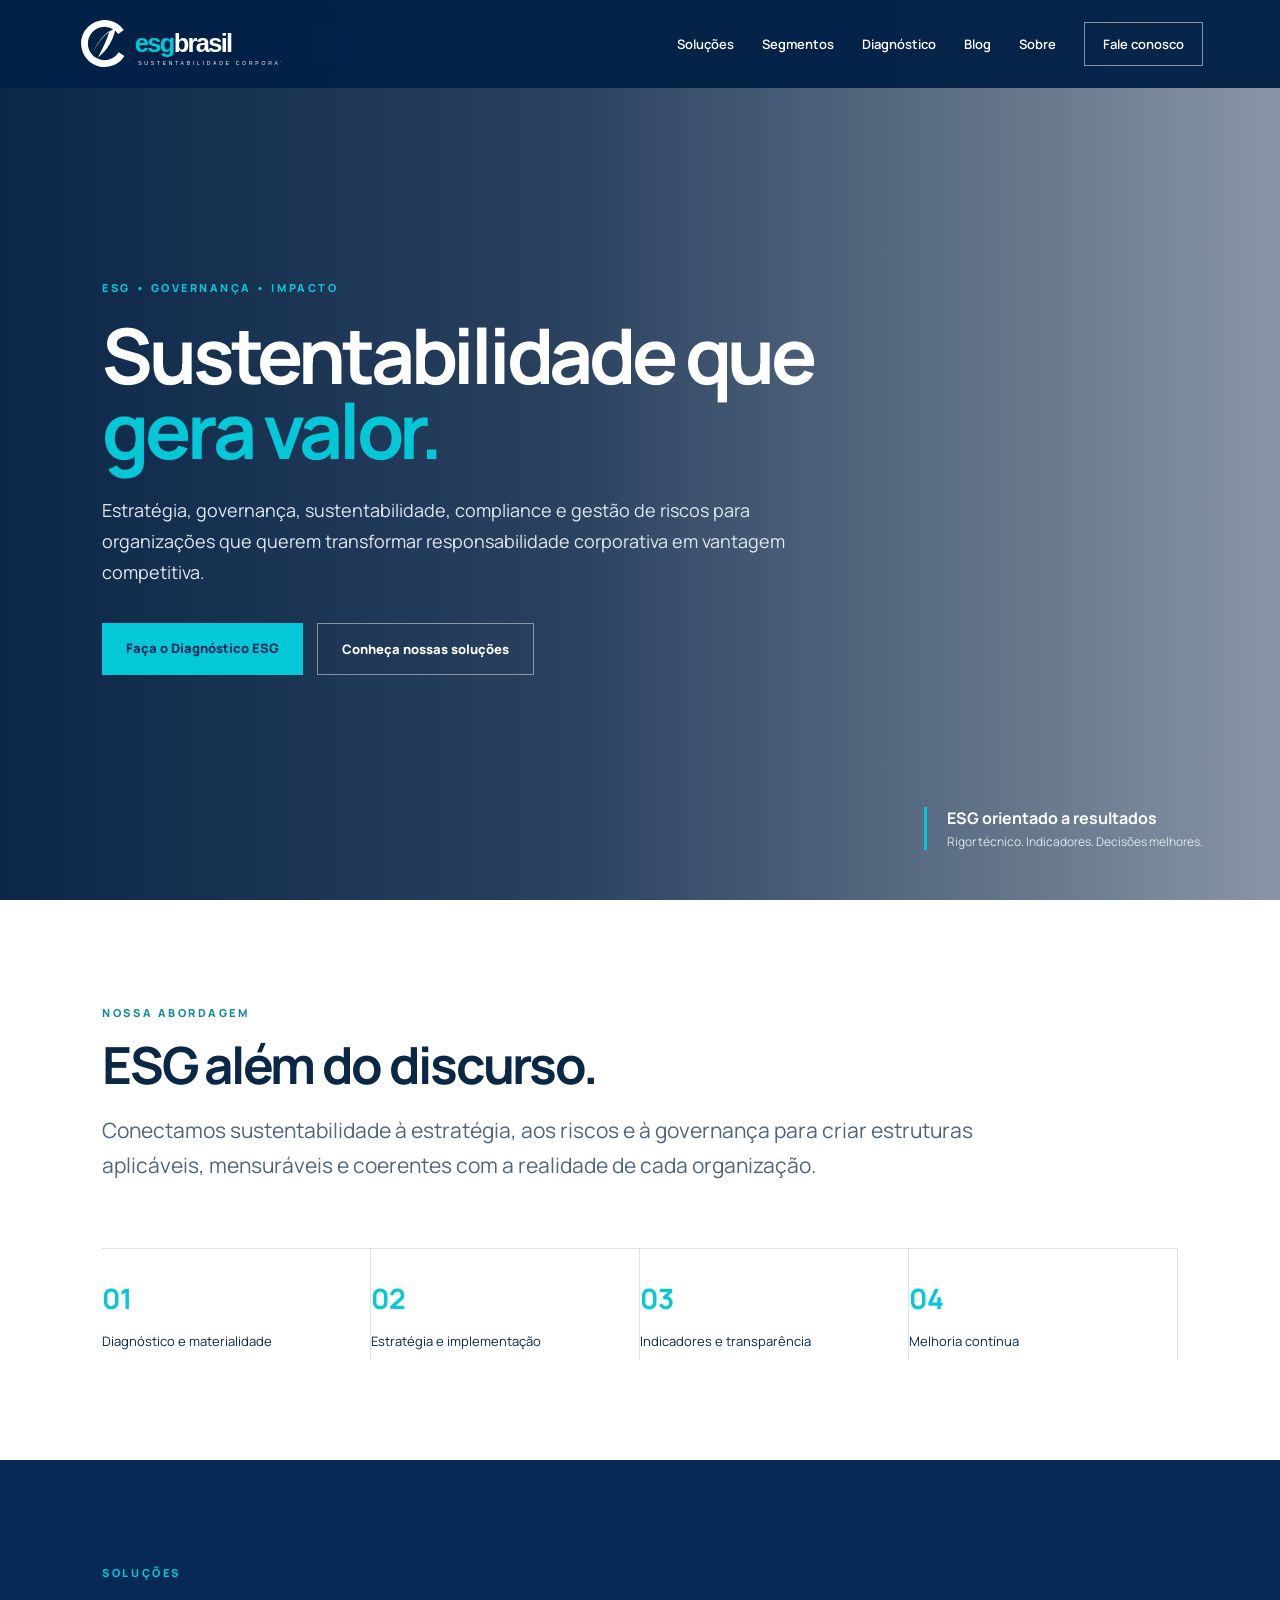
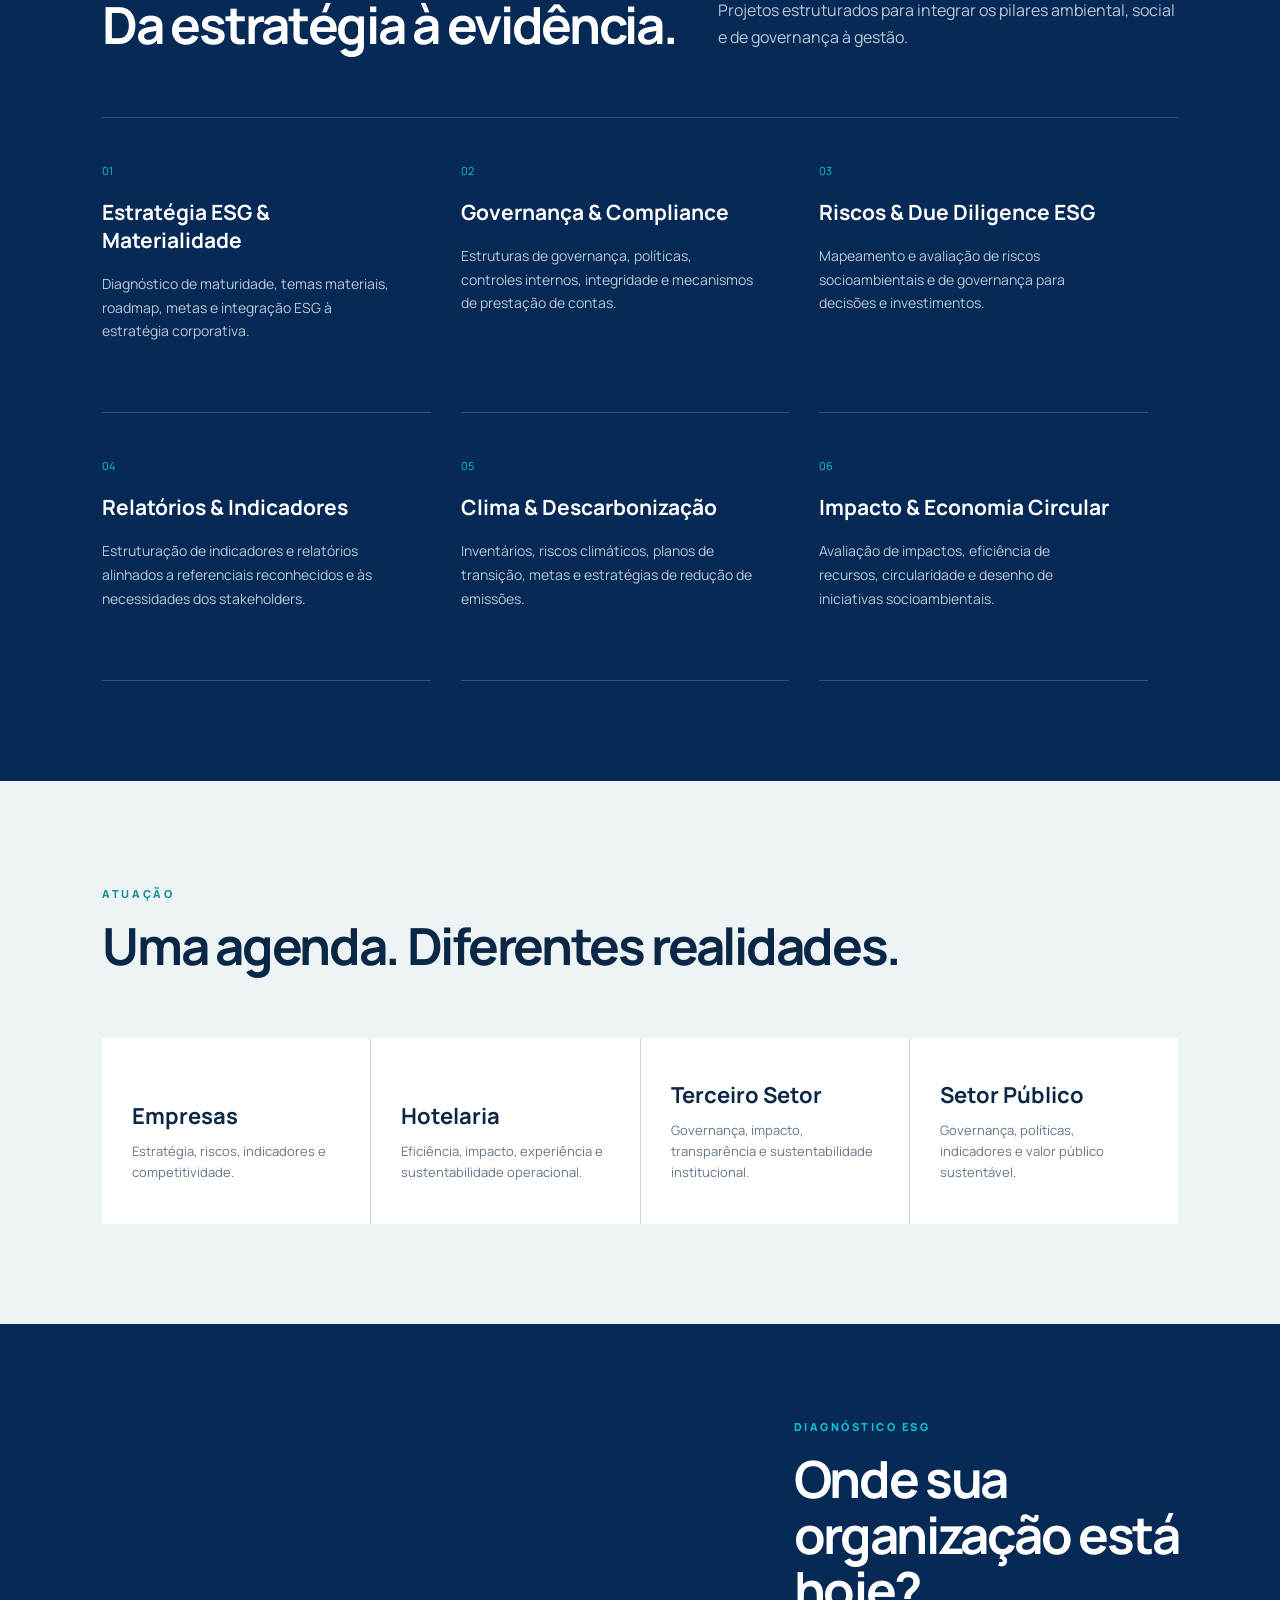
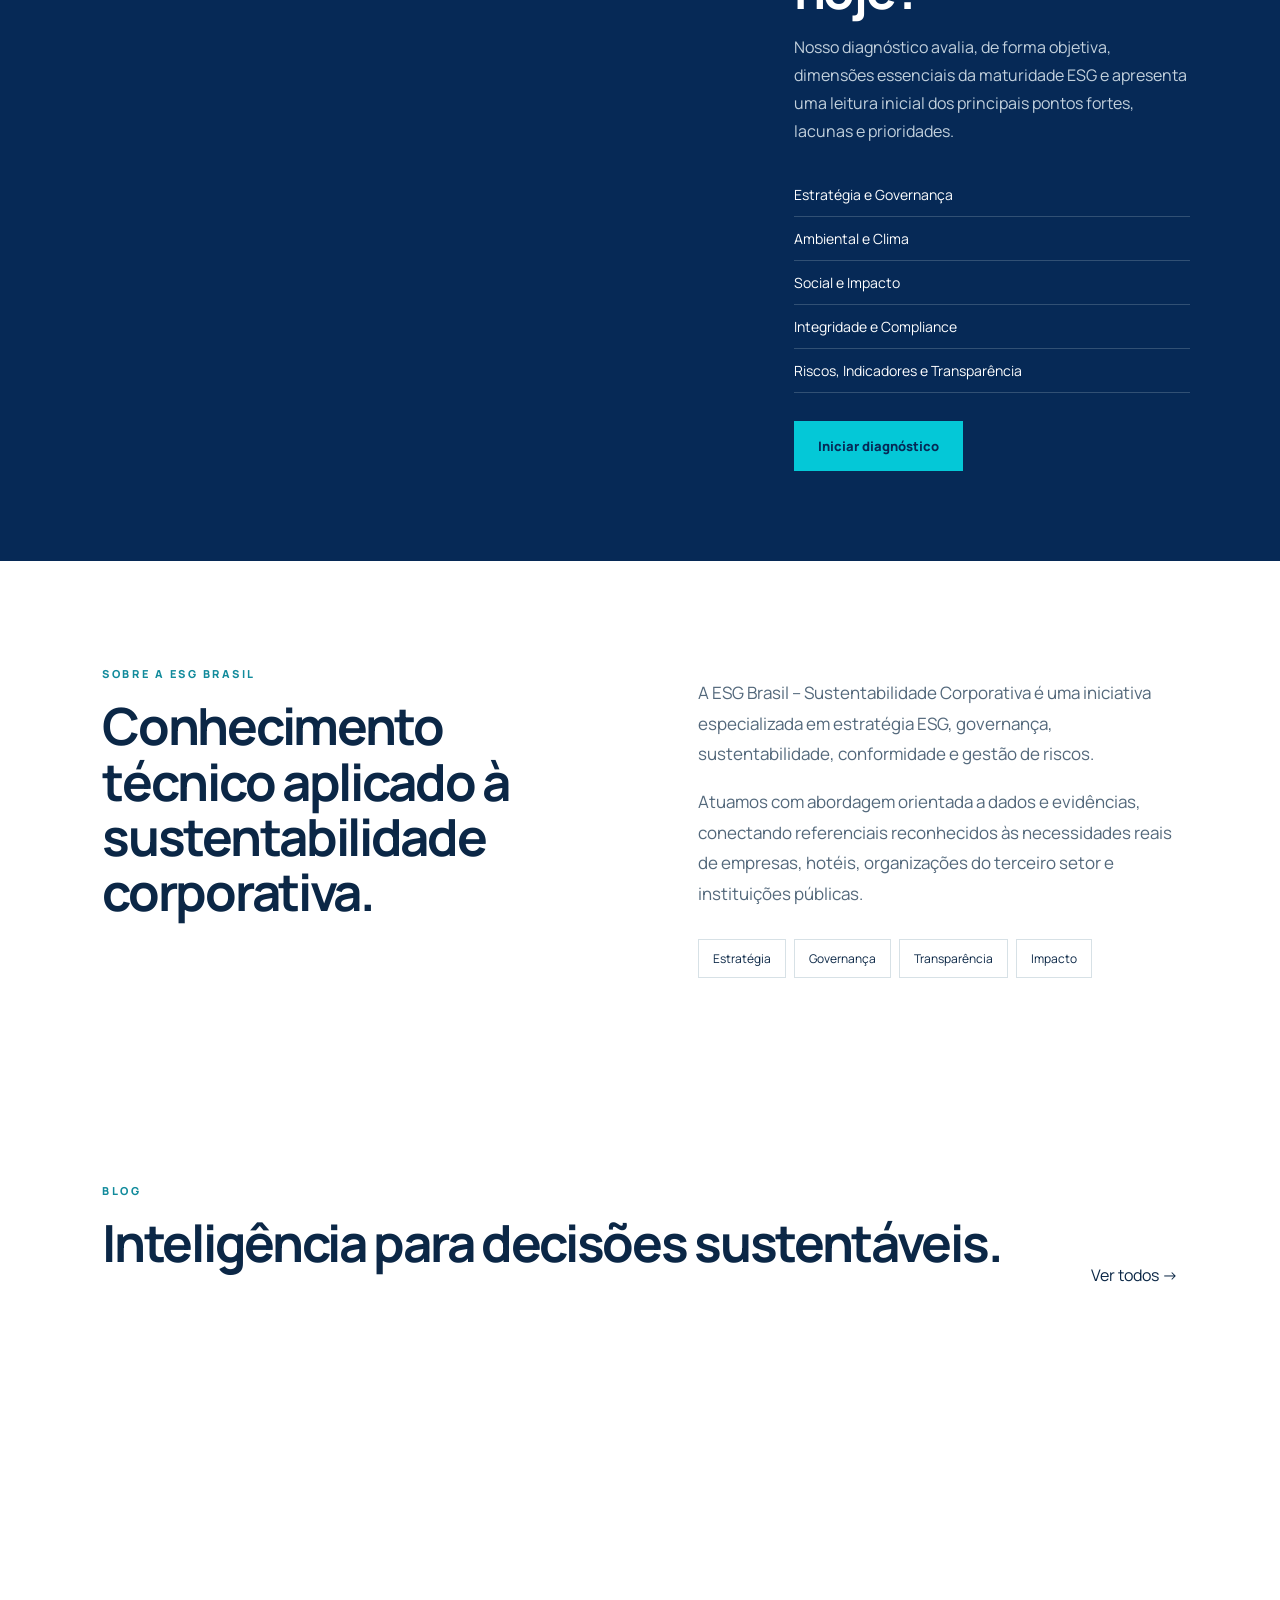
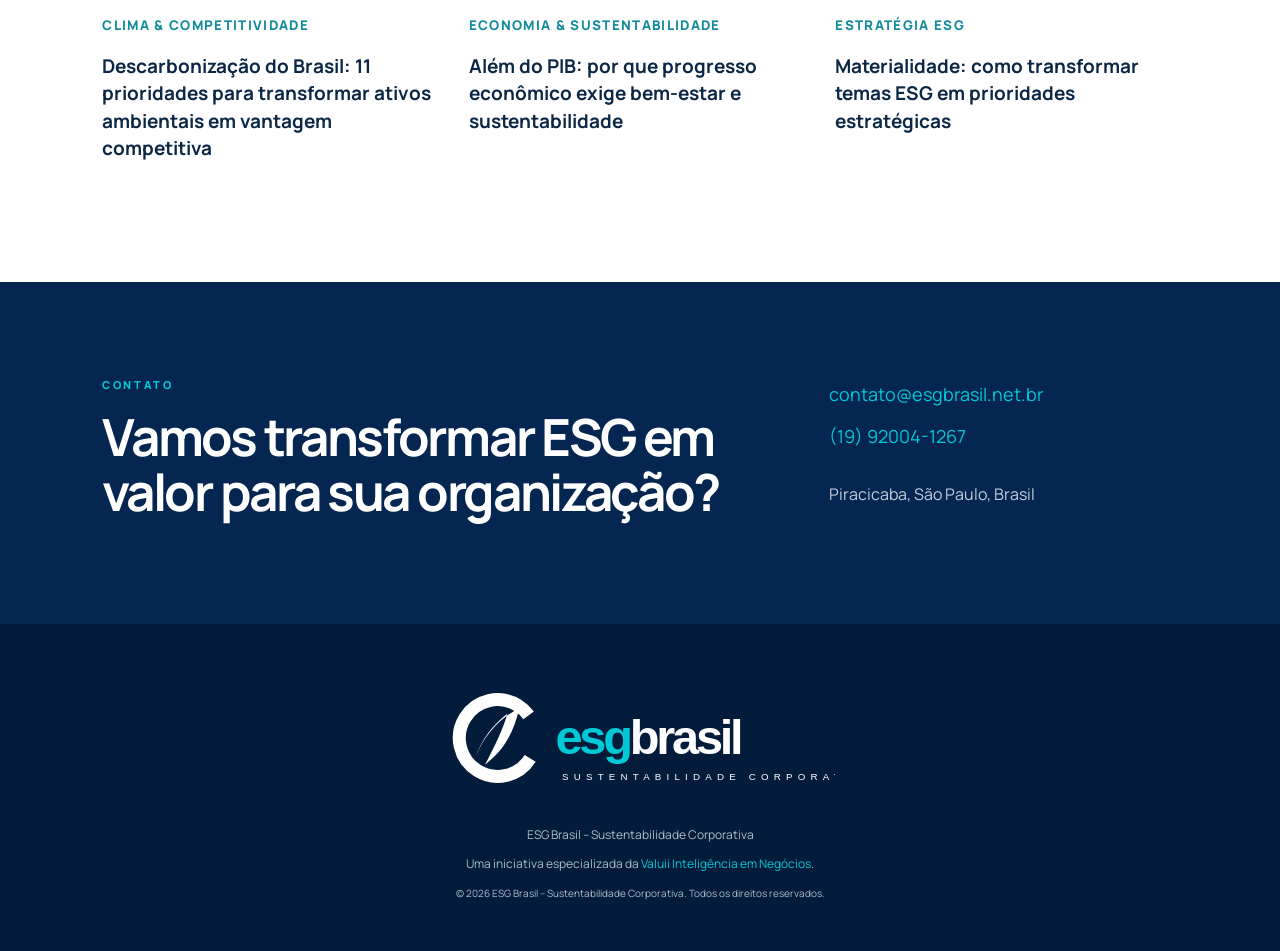
==== commit fead8d10: "Atualiza destaques com artigo sobre agenda CEBDS e descarbonização" ====
--- a/index.html
+++ b/index.html
@@ -1 +1 @@
-<!doctype html><html lang="pt-BR"><head><meta charset="utf-8"><meta name="viewport" content="width=device-width,initial-scale=1"><title>ESG Brasil | Sustentabilidade Corporativa</title><meta name="description" content="Estratégia ESG, governança, sustentabilidade, compliance e gestão de riscos para organizações que transformam responsabilidade em valor."><link rel="icon" type="image/svg+xml" href="assets/favicon-oficial.svg"><link rel="preconnect" href="https://fonts.googleapis.com"><link rel="preconnect" href="https://fonts.gstatic.com" crossorigin><link href="https://fonts.googleapis.com/css2?family=Manrope:wght@400;500;600;700;800&display=swap" rel="stylesheet"><link rel="stylesheet" href="styles.css"></head><body><header class="header"><a class="brand" href="#inicio"><img src="assets/logo-oficial-clara.svg" alt="ESG Brasil – Sustentabilidade Corporativa"></a><button class="menu" aria-label="Abrir menu">☰</button><nav><a href="#solucoes">Soluções</a><a href="#segmentos">Segmentos</a><a href="diagnostico.html">Diagnóstico</a><a href="blog.html">Blog</a><a href="#sobre">Sobre</a><a class="nav-cta" href="#contato">Fale conosco</a></nav></header><main><section class="hero" id="inicio"><div class="overlay"></div><div class="hero-content"><span class="eyebrow">ESG • GOVERNANÇA • IMPACTO</span><h1>Sustentabilidade que<br><em>gera valor.</em></h1><p>Estratégia, governança, sustentabilidade, compliance e gestão de riscos para organizações que querem transformar responsabilidade corporativa em vantagem competitiva.</p><div class="actions"><a class="btn primary" href="diagnostico.html">Faça o Diagnóstico ESG</a><a class="btn ghost" href="#solucoes">Conheça nossas soluções</a></div></div><div class="hero-note"><b>ESG orientado a resultados</b><span>Rigor técnico. Indicadores. Decisões melhores.</span></div></section><section class="intro"><span class="eyebrow dark">NOSSA ABORDAGEM</span><h2>ESG além do discurso.</h2><p class="lead">Conectamos sustentabilidade à estratégia, aos riscos e à governança para criar estruturas aplicáveis, mensuráveis e coerentes com a realidade de cada organização.</p><div class="metrics"><div><strong>01</strong><span>Diagnóstico e materialidade</span></div><div><strong>02</strong><span>Estratégia e implementação</span></div><div><strong>03</strong><span>Indicadores e transparência</span></div><div><strong>04</strong><span>Melhoria contínua</span></div></div></section><section class="solutions" id="solucoes"><div class="section-head"><div><span class="eyebrow">SOLUÇÕES</span><h2>Da estratégia à evidência.</h2></div><p>Projetos estruturados para integrar os pilares ambiental, social e de governança à gestão.</p></div><div class="cards"><article><span>01</span><h3>Estratégia ESG & Materialidade</h3><p>Diagnóstico de maturidade, temas materiais, roadmap, metas e integração ESG à estratégia corporativa.</p></article><article><span>02</span><h3>Governança & Compliance</h3><p>Estruturas de governança, políticas, controles internos, integridade e mecanismos de prestação de contas.</p></article><article><span>03</span><h3>Riscos & Due Diligence ESG</h3><p>Mapeamento e avaliação de riscos socioambientais e de governança para decisões e investimentos.</p></article><article><span>04</span><h3>Relatórios & Indicadores</h3><p>Estruturação de indicadores e relatórios alinhados a referenciais reconhecidos e às necessidades dos stakeholders.</p></article><article><span>05</span><h3>Clima & Descarbonização</h3><p>Inventários, riscos climáticos, planos de transição, metas e estratégias de redução de emissões.</p></article><article><span>06</span><h3>Impacto & Economia Circular</h3><p>Avaliação de impactos, eficiência de recursos, circularidade e desenho de iniciativas socioambientais.</p></article></div></section><section class="segments" id="segmentos"><div class="section-head"><div><span class="eyebrow dark">ATUAÇÃO</span><h2>Uma agenda. Diferentes realidades.</h2></div></div><div class="segment-grid"><a><b>Empresas</b><span>Estratégia, riscos, indicadores e competitividade.</span></a><a><b>Hotelaria</b><span>Eficiência, impacto, experiência e sustentabilidade operacional.</span></a><a><b>Terceiro Setor</b><span>Governança, impacto, transparência e sustentabilidade institucional.</span></a><a><b>Setor Público</b><span>Governança, políticas, indicadores e valor público sustentável.</span></a></div></section><section class="feature"><div class="feature-image"></div><div class="feature-copy"><span class="eyebrow">DIAGNÓSTICO ESG</span><h2>Onde sua organização está hoje?</h2><p>Nosso diagnóstico avalia, de forma objetiva, dimensões essenciais da maturidade ESG e apresenta uma leitura inicial dos principais pontos fortes, lacunas e prioridades.</p><ul><li>Estratégia e Governança</li><li>Ambiental e Clima</li><li>Social e Impacto</li><li>Integridade e Compliance</li><li>Riscos, Indicadores e Transparência</li></ul><a class="btn primary" href="diagnostico.html">Iniciar diagnóstico</a></div></section><section class="about" id="sobre"><div><span class="eyebrow dark">SOBRE A ESG BRASIL</span><h2>Conhecimento técnico aplicado à sustentabilidade corporativa.</h2></div><div><p>A ESG Brasil – Sustentabilidade Corporativa é uma iniciativa especializada em estratégia ESG, governança, sustentabilidade, conformidade e gestão de riscos.</p><p>Atuamos com abordagem orientada a dados e evidências, conectando referenciais reconhecidos às necessidades reais de empresas, hotéis, organizações do terceiro setor e instituições públicas.</p><div class="pillars"><span>Estratégia</span><span>Governança</span><span>Transparência</span><span>Impacto</span></div></div></section><section class="insights"><div class="section-head"><div><span class="eyebrow dark">BLOG</span><h2>Inteligência para decisões sustentáveis.</h2></div><a href="blog.html">Ver todos →</a></div><div class="post-grid"><a href="artigo-alem-do-pib.html"><article><div class="post-img" style="background-image:url('https://images.unsplash.com/photo-1472214103451-9374bd1c798e?auto=format&fit=crop&w=900&q=80')"></div><small>ECONOMIA & SUSTENTABILIDADE</small><h3>Além do PIB: por que progresso econômico exige bem-estar e sustentabilidade</h3></article></a><a href="artigo-materialidade.html"><article><div class="post-img p1"></div><small>ESTRATÉGIA ESG</small><h3>Materialidade: como transformar temas ESG em prioridades estratégicas</h3></article></a><a href="artigo-governanca.html"><article><div class="post-img p2"></div><small>GOVERNANÇA</small><h3>Por que ESG começa pela governança e não pelo relatório</h3></article></a></div></section><section class="contact" id="contato"><div><span class="eyebrow">CONTATO</span><h2>Vamos transformar ESG em valor para sua organização?</h2></div><div class="contact-data"><a href="mailto:contato@esgbrasil.net.br">contato@esgbrasil.net.br</a><a href="https://wa.me/5519920041267">(19) 92004-1267</a><p>Piracicaba, São Paulo, Brasil</p></div></section></main><footer><img src="assets/logo-oficial-clara.svg" alt="ESG Brasil – Sustentabilidade Corporativa"><p>ESG Brasil – Sustentabilidade Corporativa</p><p>Uma iniciativa especializada da <a href="https://www.valuii.com.br">Valuii Inteligência em Negócios</a>.</p><small>© 2026 ESG Brasil – Sustentabilidade Corporativa. Todos os direitos reservados.</small></footer><script src="script.js"></script></body></html>+<!doctype html><html lang="pt-BR"><head><meta charset="utf-8"><meta name="viewport" content="width=device-width,initial-scale=1"><title>ESG Brasil | Sustentabilidade Corporativa</title><meta name="description" content="Estratégia ESG, governança, sustentabilidade, compliance e gestão de riscos para organizações que transformam responsabilidade em valor."><link rel="icon" type="image/svg+xml" href="assets/favicon-oficial.svg"><link rel="preconnect" href="https://fonts.googleapis.com"><link rel="preconnect" href="https://fonts.gstatic.com" crossorigin><link href="https://fonts.googleapis.com/css2?family=Manrope:wght@400;500;600;700;800&display=swap" rel="stylesheet"><link rel="stylesheet" href="styles.css"></head><body><header class="header"><a class="brand" href="#inicio"><img src="assets/logo-oficial-clara.svg" alt="ESG Brasil – Sustentabilidade Corporativa"></a><button class="menu" aria-label="Abrir menu">☰</button><nav><a href="#solucoes">Soluções</a><a href="#segmentos">Segmentos</a><a href="diagnostico.html">Diagnóstico</a><a href="blog.html">Blog</a><a href="#sobre">Sobre</a><a class="nav-cta" href="#contato">Fale conosco</a></nav></header><main><section class="hero" id="inicio"><div class="overlay"></div><div class="hero-content"><span class="eyebrow">ESG • GOVERNANÇA • IMPACTO</span><h1>Sustentabilidade que<br><em>gera valor.</em></h1><p>Estratégia, governança, sustentabilidade, compliance e gestão de riscos para organizações que querem transformar responsabilidade corporativa em vantagem competitiva.</p><div class="actions"><a class="btn primary" href="diagnostico.html">Faça o Diagnóstico ESG</a><a class="btn ghost" href="#solucoes">Conheça nossas soluções</a></div></div><div class="hero-note"><b>ESG orientado a resultados</b><span>Rigor técnico. Indicadores. Decisões melhores.</span></div></section><section class="intro"><span class="eyebrow dark">NOSSA ABORDAGEM</span><h2>ESG além do discurso.</h2><p class="lead">Conectamos sustentabilidade à estratégia, aos riscos e à governança para criar estruturas aplicáveis, mensuráveis e coerentes com a realidade de cada organização.</p><div class="metrics"><div><strong>01</strong><span>Diagnóstico e materialidade</span></div><div><strong>02</strong><span>Estratégia e implementação</span></div><div><strong>03</strong><span>Indicadores e transparência</span></div><div><strong>04</strong><span>Melhoria contínua</span></div></div></section><section class="solutions" id="solucoes"><div class="section-head"><div><span class="eyebrow">SOLUÇÕES</span><h2>Da estratégia à evidência.</h2></div><p>Projetos estruturados para integrar os pilares ambiental, social e de governança à gestão.</p></div><div class="cards"><article><span>01</span><h3>Estratégia ESG & Materialidade</h3><p>Diagnóstico de maturidade, temas materiais, roadmap, metas e integração ESG à estratégia corporativa.</p></article><article><span>02</span><h3>Governança & Compliance</h3><p>Estruturas de governança, políticas, controles internos, integridade e mecanismos de prestação de contas.</p></article><article><span>03</span><h3>Riscos & Due Diligence ESG</h3><p>Mapeamento e avaliação de riscos socioambientais e de governança para decisões e investimentos.</p></article><article><span>04</span><h3>Relatórios & Indicadores</h3><p>Estruturação de indicadores e relatórios alinhados a referenciais reconhecidos e às necessidades dos stakeholders.</p></article><article><span>05</span><h3>Clima & Descarbonização</h3><p>Inventários, riscos climáticos, planos de transição, metas e estratégias de redução de emissões.</p></article><article><span>06</span><h3>Impacto & Economia Circular</h3><p>Avaliação de impactos, eficiência de recursos, circularidade e desenho de iniciativas socioambientais.</p></article></div></section><section class="segments" id="segmentos"><div class="section-head"><div><span class="eyebrow dark">ATUAÇÃO</span><h2>Uma agenda. Diferentes realidades.</h2></div></div><div class="segment-grid"><a><b>Empresas</b><span>Estratégia, riscos, indicadores e competitividade.</span></a><a><b>Hotelaria</b><span>Eficiência, impacto, experiência e sustentabilidade operacional.</span></a><a><b>Terceiro Setor</b><span>Governança, impacto, transparência e sustentabilidade institucional.</span></a><a><b>Setor Público</b><span>Governança, políticas, indicadores e valor público sustentável.</span></a></div></section><section class="feature"><div class="feature-image"></div><div class="feature-copy"><span class="eyebrow">DIAGNÓSTICO ESG</span><h2>Onde sua organização está hoje?</h2><p>Nosso diagnóstico avalia, de forma objetiva, dimensões essenciais da maturidade ESG e apresenta uma leitura inicial dos principais pontos fortes, lacunas e prioridades.</p><ul><li>Estratégia e Governança</li><li>Ambiental e Clima</li><li>Social e Impacto</li><li>Integridade e Compliance</li><li>Riscos, Indicadores e Transparência</li></ul><a class="btn primary" href="diagnostico.html">Iniciar diagnóstico</a></div></section><section class="about" id="sobre"><div><span class="eyebrow dark">SOBRE A ESG BRASIL</span><h2>Conhecimento técnico aplicado à sustentabilidade corporativa.</h2></div><div><p>A ESG Brasil – Sustentabilidade Corporativa é uma iniciativa especializada em estratégia ESG, governança, sustentabilidade, conformidade e gestão de riscos.</p><p>Atuamos com abordagem orientada a dados e evidências, conectando referenciais reconhecidos às necessidades reais de empresas, hotéis, organizações do terceiro setor e instituições públicas.</p><div class="pillars"><span>Estratégia</span><span>Governança</span><span>Transparência</span><span>Impacto</span></div></div></section><section class="insights"><div class="section-head"><div><span class="eyebrow dark">BLOG</span><h2>Inteligência para decisões sustentáveis.</h2></div><a href="blog.html">Ver todos →</a></div><div class="post-grid"><a href="artigo-descarbonizacao-brasil-cebds.html"><article><div class="post-img" style="background-image:url('https://images.unsplash.com/photo-1497435334941-8c899ee9e8e9?auto=format&fit=crop&w=900&q=80')"></div><small>CLIMA & COMPETITIVIDADE</small><h3>Descarbonização do Brasil: 11 prioridades para transformar ativos ambientais em vantagem competitiva</h3></article></a><a href="artigo-alem-do-pib.html"><article><div class="post-img" style="background-image:url('https://images.unsplash.com/photo-1472214103451-9374bd1c798e?auto=format&fit=crop&w=900&q=80')"></div><small>ECONOMIA & SUSTENTABILIDADE</small><h3>Além do PIB: por que progresso econômico exige bem-estar e sustentabilidade</h3></article></a><a href="artigo-materialidade.html"><article><div class="post-img p1"></div><small>ESTRATÉGIA ESG</small><h3>Materialidade: como transformar temas ESG em prioridades estratégicas</h3></article></a></div></section><section class="contact" id="contato"><div><span class="eyebrow">CONTATO</span><h2>Vamos transformar ESG em valor para sua organização?</h2></div><div class="contact-data"><a href="mailto:contato@esgbrasil.net.br">contato@esgbrasil.net.br</a><a href="https://wa.me/5519920041267">(19) 92004-1267</a><p>Piracicaba, São Paulo, Brasil</p></div></section></main><footer><img src="assets/logo-oficial-clara.svg" alt="ESG Brasil – Sustentabilidade Corporativa"><p>ESG Brasil – Sustentabilidade Corporativa</p><p>Uma iniciativa especializada da <a href="https://www.valuii.com.br">Valuii Inteligência em Negócios</a>.</p><small>© 2026 ESG Brasil – Sustentabilidade Corporativa. Todos os direitos reservados.</small></footer><script src="script.js"></script></body></html>
